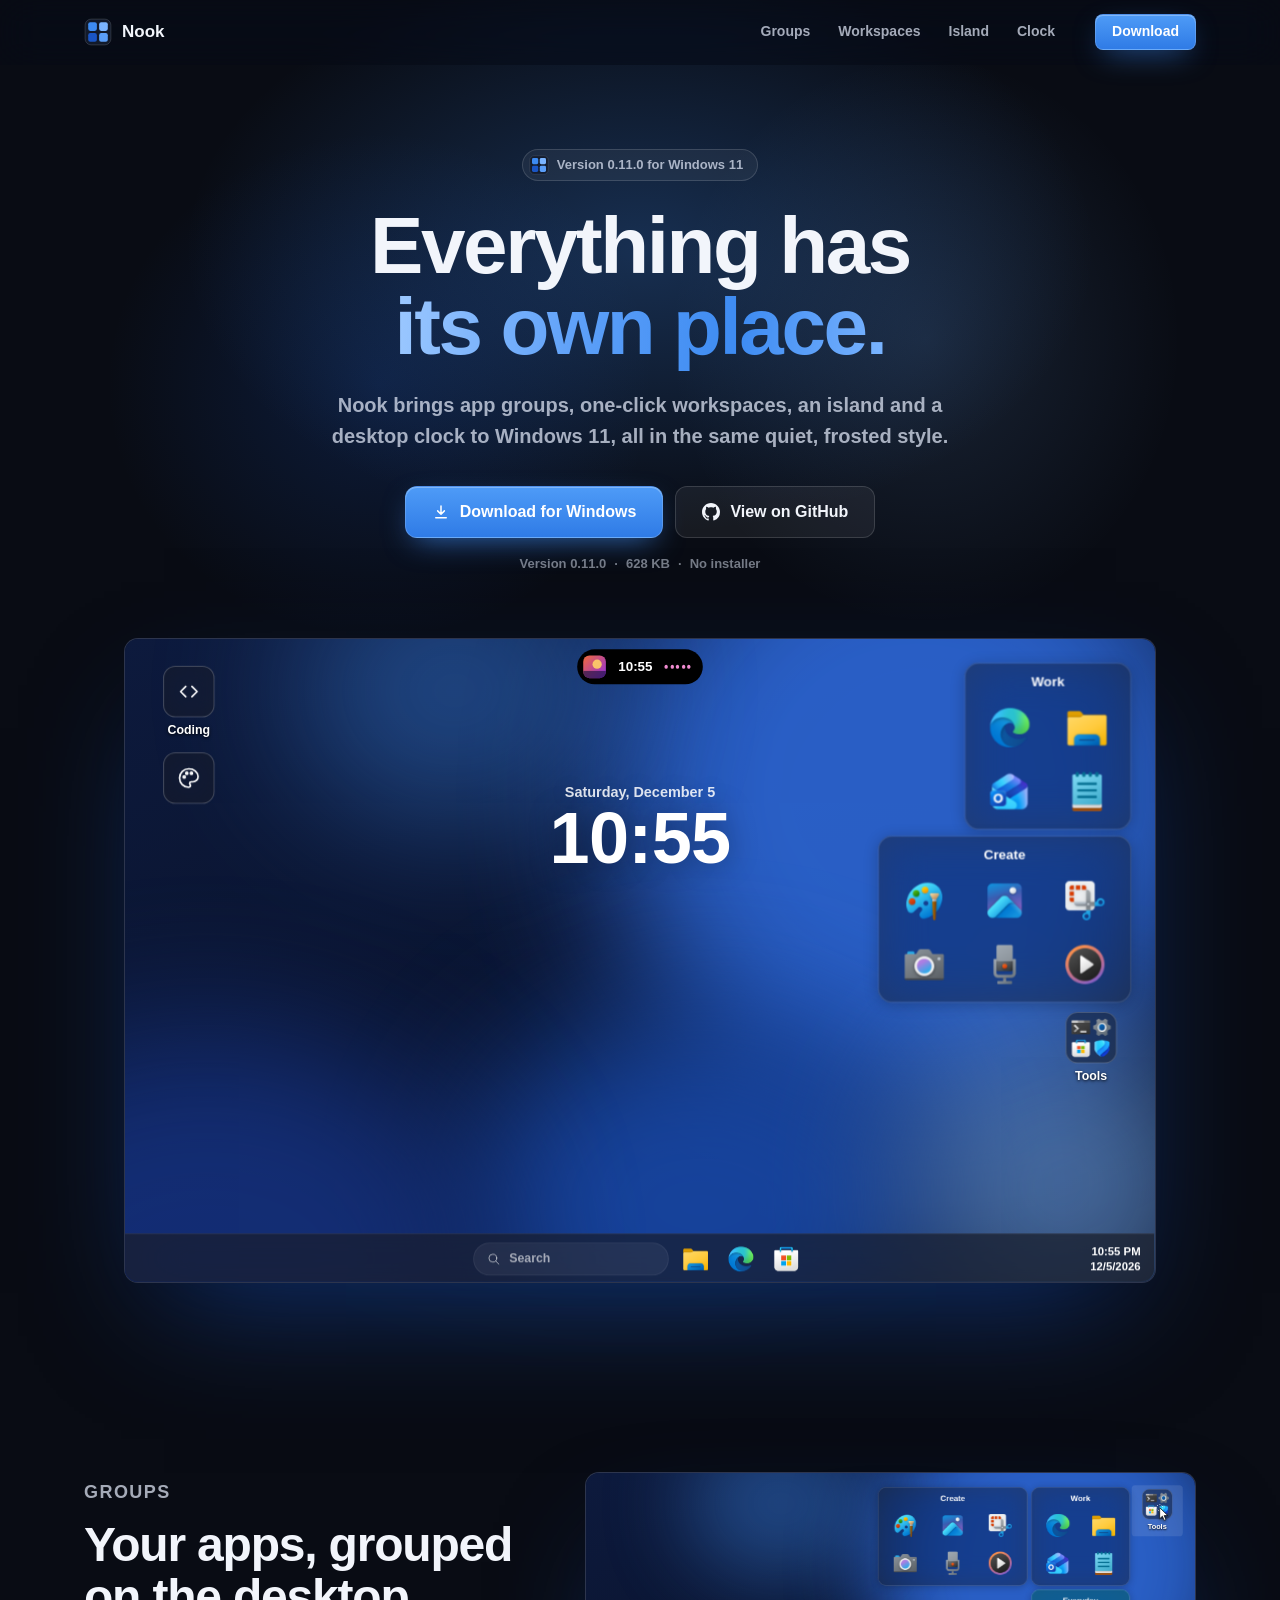
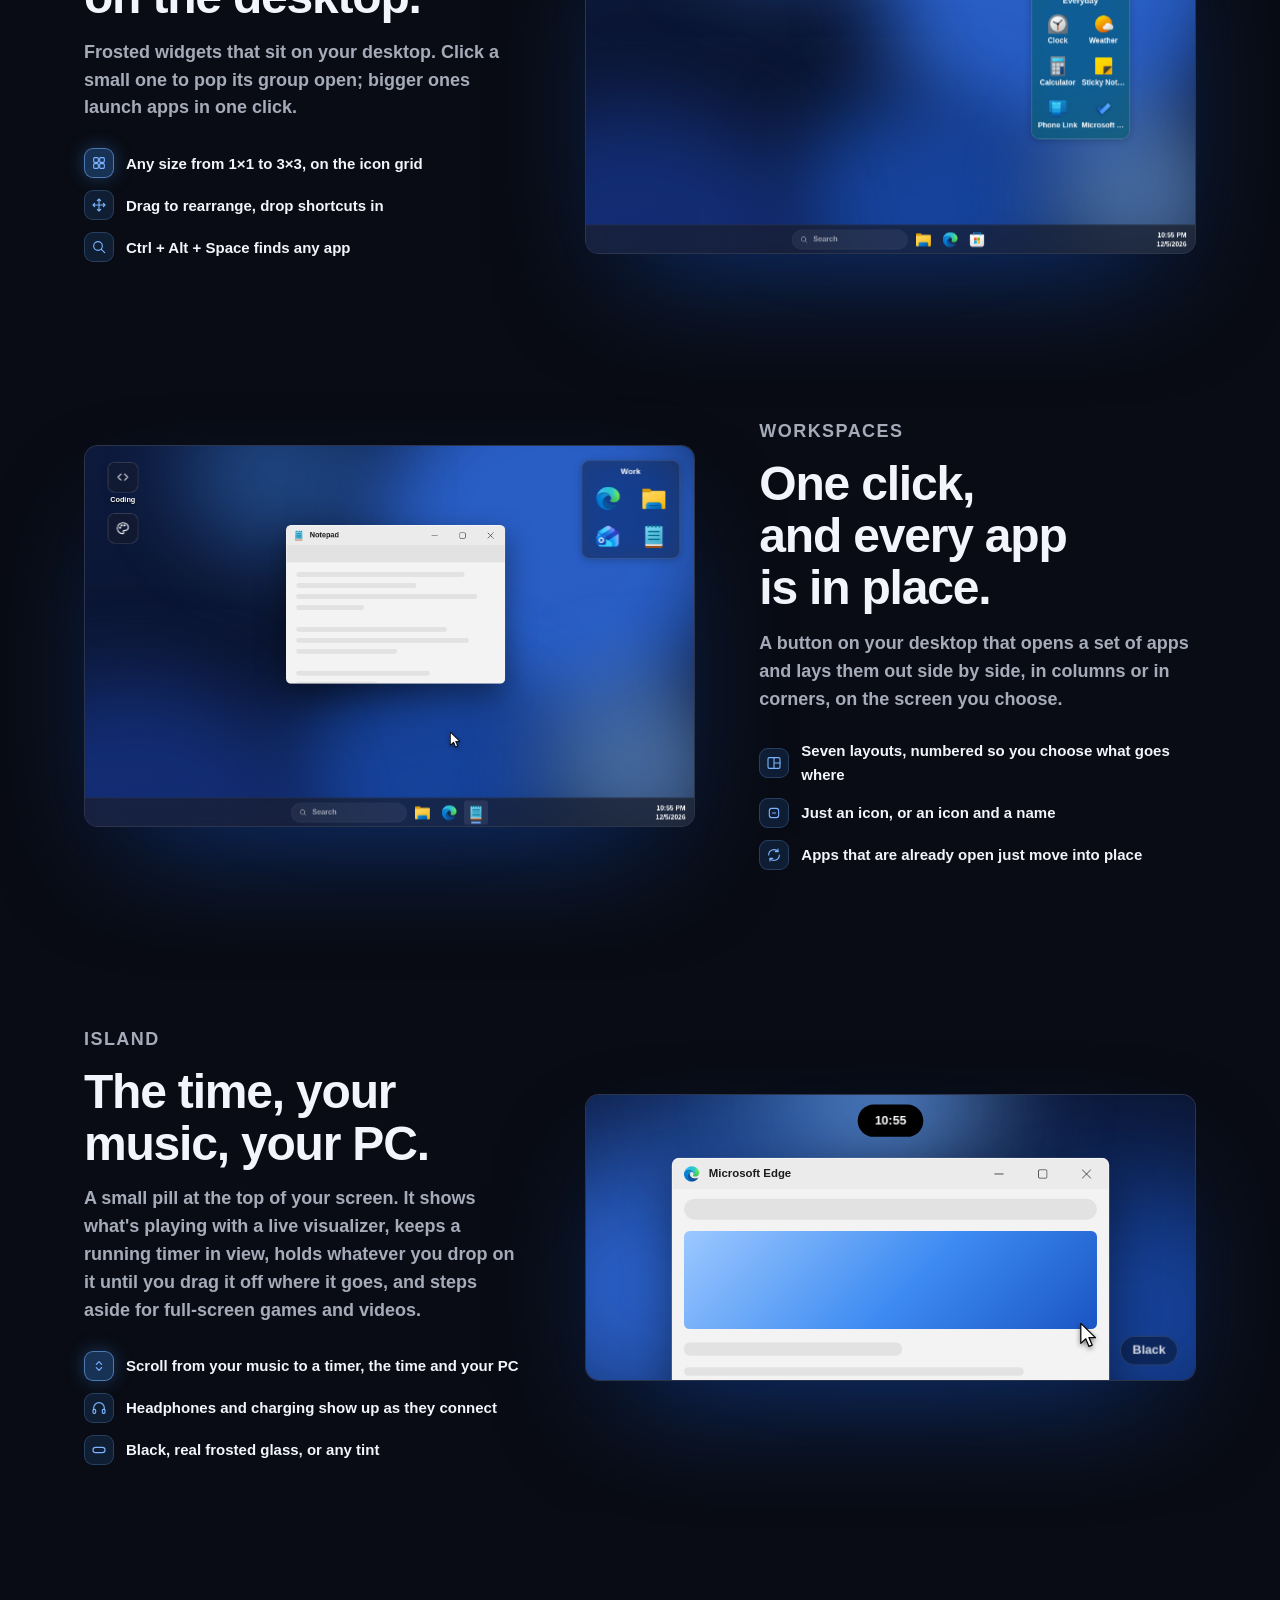
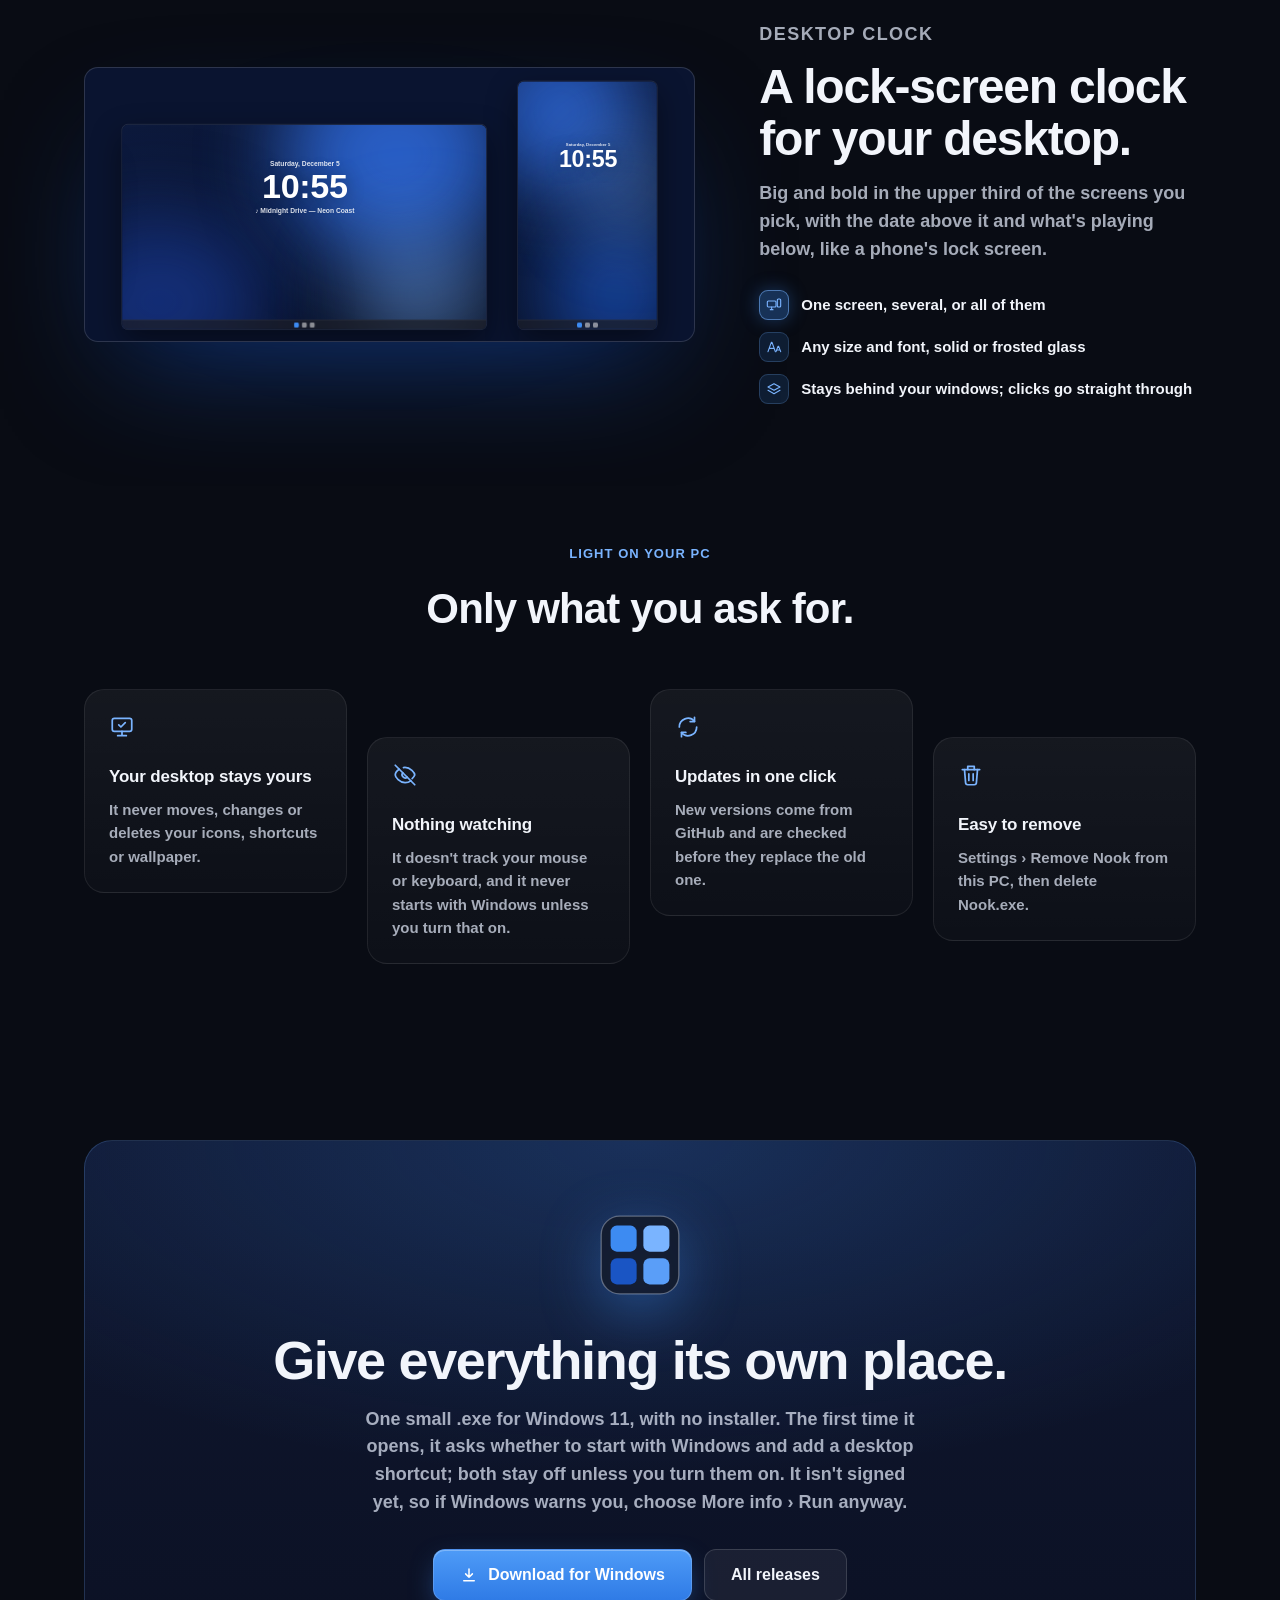
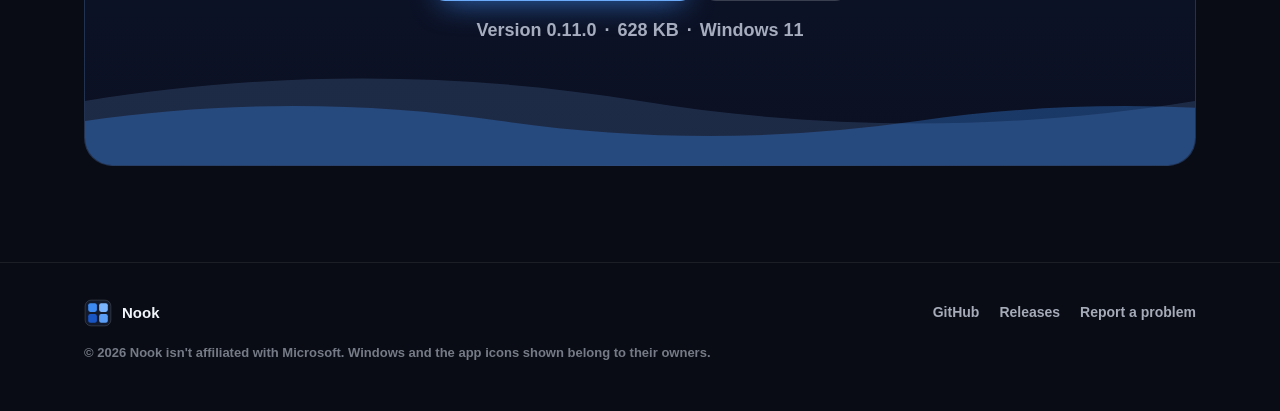
==== index.html @ 6299c2ed "Nook 0.12.0: island shelf, timer live activity, depth effect removed - Island shelf (Shelf.cs): drop" ====
<!doctype html>
<html lang="en">
<head>
  <meta charset="utf-8">
  <meta name="viewport" content="width=device-width, initial-scale=1">
  <title>Nook – everything on your Windows desktop has its own place</title>
  <meta name="description" content="Nook brings app groups, one-click workspaces, an island and a desktop clock to Windows 11, all in the same quiet, frosted style.">
  <meta name="theme-color" content="#090c14">
  <link rel="icon" href="assets/favicon.ico" sizes="any">
  <link rel="apple-touch-icon" href="assets/apple-touch-icon.png">
  <meta property="og:type" content="website">
  <meta property="og:title" content="Nook">
  <meta property="og:description" content="Everything on your Windows 11 desktop has its own place: groups, workspaces, an island and a desktop clock.">
  <meta property="og:image" content="https://validred.github.io/nook/assets/og.png">
  <meta name="twitter:card" content="summary_large_image">
  <link rel="stylesheet" href="styles.css">
  <script>
    (function () {
      var d = document.documentElement, play = false;
      d.classList.add('js');
      try { play = !sessionStorage.getItem('nook-intro') && !matchMedia('(prefers-reduced-motion: reduce)').matches; } catch (e) {}
      if (play) d.classList.add('intro');
      // If the script below never runs, don't leave the page hidden.
      setTimeout(function () { d.classList.remove('intro'); d.classList.add('ready'); }, 5000);
    })();
  </script>
  <script src="main.js" defer></script>
</head>
<body>
  <svg width="0" height="0" style="position:absolute" aria-hidden="true">
    <symbol id="logo" viewBox="0 0 100 100">
      <rect x="3.8" y="3.8" width="92.4" height="92.4" rx="22" fill="#141c2e" fill-opacity=".92" stroke="#fff" stroke-opacity=".31" stroke-width="1.6"/>
      <rect x="15" y="15" width="31" height="31" rx="7.4" fill="#3d8bf2"/>
      <rect x="54" y="15" width="31" height="31" rx="7.4" fill="#7ab4ff"/>
      <rect x="15" y="54" width="31" height="31" rx="7.4" fill="#1a55c4"/>
      <rect x="54" y="54" width="31" height="31" rx="7.4" fill="#5a9ef8"/>
    </symbol>
    <symbol id="i-download" viewBox="0 0 24 24"><path d="M12 4v11m0 0-4.5-4.5M12 15l4.5-4.5M5 19.5h14" fill="none" stroke="currentColor" stroke-width="2" stroke-linecap="round" stroke-linejoin="round"/></symbol>
    <symbol id="i-github" viewBox="0 0 16 16"><path fill="currentColor" d="M8 0C3.58 0 0 3.58 0 8c0 3.54 2.29 6.53 5.47 7.59.4.07.55-.17.55-.38 0-.19-.01-.82-.01-1.49-2.01.37-2.53-.49-2.69-.94-.09-.23-.48-.94-.82-1.13-.28-.15-.68-.52-.01-.53.63-.01 1.08.58 1.23.82.72 1.21 1.87.87 2.33.66.07-.52.28-.87.51-1.07-1.78-.2-3.64-.89-3.64-3.95 0-.87.31-1.59.82-2.15-.08-.2-.36-1.02.08-2.12 0 0 .67-.21 2.2.82.64-.18 1.32-.27 2-.27.68 0 1.36.09 2 .27 1.53-1.04 2.2-.82 2.2-.82.44 1.1.16 1.92.08 2.12.51.56.82 1.27.82 2.15 0 3.07-1.87 3.75-3.65 3.95.29.25.54.73.54 1.48 0 1.07-.01 1.93-.01 2.2 0 .21.15.46.55.38A8.01 8.01 0 0 0 16 8c0-4.42-3.58-8-8-8z"/></symbol>
  </svg>

  <div class="splash" aria-hidden="true">
    <div class="splash-bg"></div>
    <svg class="splash-fluid"></svg>
    <div class="splash-logo">
      <div class="splash-tile"></div>
      <i class="splash-sq"></i><i class="splash-sq"></i><i class="splash-sq"></i><i class="splash-sq"></i>
    </div>
  </div>

  <header class="nav">
    <div class="container nav-inner">
      <a class="brand" href="#top"><span class="logo" data-nav-logo><svg><use href="#logo"/></svg></span>Nook</a>
      <nav class="nav-links" aria-label="Features">
        <a href="#groups">Groups</a>
        <a href="#workspaces">Workspaces</a>
        <a href="#island">Island</a>
        <a href="#clock">Clock</a>
      </nav>
      <a class="btn btn-accent btn-small" href="#download">Download</a>
    </div>
  </header>

  <main id="top">
    <section class="hero">
      <div class="container">
        <span class="pill" data-rise style="--i:0"><span class="logo"><svg><use href="#logo"/></svg></span><span>Version <span data-version>0.11.0</span> for Windows 11</span></span>
        <h1 data-rise style="--i:1">Everything has<br><span class="grad">its own place.</span></h1>
        <p class="lede" data-rise style="--i:2">Nook brings app groups, one-click workspaces, an island and a desktop clock to Windows 11, all in the same quiet, frosted style.</p>
        <div class="cta" data-rise style="--i:3">
          <a class="btn btn-accent btn-large" data-download href="https://github.com/ValidRed/nook/releases/download/v0.11.0/Nook.exe">
            <svg aria-hidden="true"><use href="#i-download"/></svg>Download for Windows
          </a>
          <a class="btn btn-ghost btn-large" href="https://github.com/ValidRed/nook">
            <svg aria-hidden="true"><use href="#i-github"/></svg>View on GitHub
          </a>
        </div>
        <p class="meta" data-rise style="--i:4"><span>Version <span data-version>0.11.0</span></span><span data-size>628 KB</span><span>No installer</span></p>
      </div>

      <div class="stage-wrap" data-rise style="--i:5">
        <div class="stage-tilt">
          <div class="stage" data-demo="hero" style="--h:625" role="img" aria-label="A Windows 11 desktop with Nook: the island at the top playing music, a large clock in the middle, group widgets on the right and workspace buttons on the left.">
            <div class="desk" aria-hidden="true"></div>
          </div>
        </div>
      </div>
    </section>

    <section class="feature" id="groups">
      <div class="container feature-row">
        <div class="feature-copy" data-reveal>
          <p class="kicker">Groups</p>
          <h2>Your apps, grouped on the desktop.</h2>
          <p>Frosted widgets that sit on your desktop. Click a small one to pop its group open; bigger ones launch apps in one click.</p>
          <ul class="points">
            <li><svg viewBox="0 0 24 24" aria-hidden="true"><rect x="4" y="4" width="7" height="7" rx="1.5"/><rect x="13" y="4" width="7" height="7" rx="1.5"/><rect x="4" y="13" width="7" height="7" rx="1.5"/><rect x="13" y="13" width="7" height="7" rx="1.5"/></svg>Any size from 1×1 to 3×3, on the icon grid</li>
            <li><svg viewBox="0 0 24 24" aria-hidden="true"><path d="M12 3v18M3 12h18M12 3 9.5 5.5M12 3l2.5 2.5M12 21l-2.5-2.5M12 21l2.5-2.5M3 12l2.5-2.5M3 12l2.5 2.5M21 12l-2.5-2.5M21 12l-2.5 2.5"/></svg>Drag to rearrange, drop shortcuts in</li>
            <li><svg viewBox="0 0 24 24" aria-hidden="true"><circle cx="10.5" cy="10.5" r="6.5"/><path d="m15.5 15.5 5 5"/></svg>Ctrl + Alt + Space finds any app</li>
          </ul>
        </div>
        <div class="feature-visual" data-reveal data-float>
          <div class="float-inner"><div class="tilt stage" data-demo="groups" style="--h:625" role="img" aria-label="A pointer opens a small group widget and launches Terminal from it, drags a bigger widget to a new spot, then quick search finds Paint."><div class="desk" aria-hidden="true"></div></div></div>
        </div>
      </div>
    </section>

    <section class="feature" id="workspaces">
      <div class="container feature-row flip">
        <div class="feature-copy" data-reveal>
          <p class="kicker">Workspaces</p>
          <h2>One click, and every app is in place.</h2>
          <p>A button on your desktop that opens a set of apps and lays them out side by side, in columns or in corners, on the screen you choose.</p>
          <ul class="points">
            <li><svg viewBox="0 0 24 24" aria-hidden="true"><rect x="3" y="4" width="18" height="16" rx="2"/><path d="M12 4v16M12 12h9"/></svg>Seven layouts, numbered so you choose what goes where</li>
            <li><svg viewBox="0 0 24 24" aria-hidden="true"><rect x="5" y="5" width="14" height="14" rx="3.5"/><path d="M9.5 12h5"/></svg>Just an icon, or an icon and a name</li>
            <li><svg viewBox="0 0 24 24" aria-hidden="true"><path d="M4 12a8 8 0 0 1 14-5.3M20 12a8 8 0 0 1-14 5.3"/><path d="M18 3v4h-4M6 21v-4h4"/></svg>Apps that are already open just move into place</li>
          </ul>
        </div>
        <div class="feature-visual" data-reveal data-float>
          <div class="float-inner"><div class="tilt stage" data-demo="workspaces" style="--h:625" role="img" aria-label="A pointer clicks a workspace button: Edge and Terminal open into a main-and-two layout and an open Notepad window moves into the third spot. Then an icon-only button puts Paint and Photos side by side."><div class="desk" aria-hidden="true"></div></div></div>
        </div>
      </div>
    </section>

    <section class="feature" id="island">
      <div class="container feature-row">
        <div class="feature-copy" data-reveal>
          <p class="kicker">Island</p>
          <h2>The time, your music, your PC.</h2>
          <p>A small pill at the top of your screen. It shows what's playing with a live visualizer, keeps a running timer in view, holds whatever you drop on it until you drag it off where it goes, and steps aside for full-screen games and videos.</p>
          <ul class="points">
            <li><svg viewBox="0 0 24 24" aria-hidden="true"><path d="M8 9.5 12 5.5l4 4M8 14.5l4 4 4-4"/></svg>Scroll from your music to a timer, the time and your PC</li>
            <li><svg viewBox="0 0 24 24" aria-hidden="true"><path d="M4 15v-3a8 8 0 0 1 16 0v3"/><rect x="3" y="14" width="4" height="6" rx="1.5"/><rect x="17" y="14" width="4" height="6" rx="1.5"/></svg>Headphones and charging show up as they connect</li>
            <li><svg viewBox="0 0 24 24" aria-hidden="true"><rect x="3" y="8" width="18" height="8" rx="4"/></svg>Black, real frosted glass, or any tint</li>
          </ul>
        </div>
        <div class="feature-visual" data-reveal data-float>
          <div class="float-inner"><div class="tilt stage" data-demo="island" style="--w:640;--h:300" role="img" aria-label="The island at the top of a screen: it shows the time, then music with a visualizer, opens to the song and its controls, scrolls to the time and to CPU, memory, GPU and network, then shows headphones connecting."><div class="desk" aria-hidden="true"></div></div></div>
        </div>
      </div>
    </section>

    <section class="feature" id="clock">
      <div class="container feature-row flip">
        <div class="feature-copy" data-reveal>
          <p class="kicker">Desktop clock</p>
          <h2>A lock-screen clock for your desktop.</h2>
          <p>Big and bold in the upper third of the screens you pick, with the date above it and what's playing below, like a phone's lock screen.</p>
          <ul class="points">
            <li><svg viewBox="0 0 24 24" aria-hidden="true"><rect x="2" y="6" width="13" height="9" rx="1.5"/><rect x="17" y="3" width="5" height="12" rx="1.5"/><path d="M6.5 19h4M8.5 15v4"/></svg>One screen, several, or all of them</li>
            <li><svg viewBox="0 0 24 24" aria-hidden="true"><path d="M3 19 8 5h1l5 14M5 14h7"/><path d="M15 19l3-8h1l3 8M16 16.5h5"/></svg>Any size and font, solid or frosted glass</li>
            <li><svg viewBox="0 0 24 24" aria-hidden="true"><path d="M12 4 3 9l9 5 9-5z"/><path d="m3 14 9 5 9-5"/></svg>Stays behind your windows; clicks go straight through</li>
          </ul>
        </div>
        <div class="feature-visual" data-reveal data-float>
          <div class="float-inner"><div class="tilt stage" data-demo="clock" style="--h:450" role="img" aria-label="Two screens, one wide and one tall, each with a big clock in the upper third and the date above it. The clocks grow and shrink, turn to frosted glass, and a window slides over one to show it stays behind your windows."><div class="desk" aria-hidden="true"></div></div></div>
        </div>
      </div>
    </section>

    <section class="feature" id="light">
      <div class="container">
        <div class="trust-head" data-reveal>
          <p class="kicker">Light on your PC</p>
          <h2>Only what you ask for.</h2>
        </div>
        <div class="floats floats-4">
          <div class="float" data-float data-reveal>
            <div class="float-inner"><div class="tilt card">
              <svg viewBox="0 0 24 24" aria-hidden="true"><rect x="3" y="4" width="18" height="12" rx="2"/><path d="M8 20h8M12 16v4"/><path d="m9 10 2 2 4-4"/></svg>
              <h3>Your desktop stays yours</h3>
              <p>It never moves, changes or deletes your icons, shortcuts or wallpaper.</p>
            </div></div>
          </div>
          <div class="float" data-float data-reveal style="--d:1">
            <div class="float-inner"><div class="tilt card">
              <svg viewBox="0 0 24 24" aria-hidden="true"><path d="M3 3l18 18"/><path d="M10.6 5.1A10 10 0 0 1 12 5c5 0 9 5 9 7a9.6 9.6 0 0 1-2.4 3.4M6.6 6.6C4.4 8 3 10.3 3 12c0 2 4 7 9 7a9.3 9.3 0 0 0 5.4-1.6"/><path d="M9.9 9.9a3 3 0 0 0 4.2 4.2"/></svg>
              <h3>Nothing watching</h3>
              <p>It doesn't track your mouse or keyboard, and it never starts with Windows unless you turn that on.</p>
            </div></div>
          </div>
          <div class="float" data-float data-reveal style="--d:2">
            <div class="float-inner"><div class="tilt card">
              <svg viewBox="0 0 24 24" aria-hidden="true"><path d="M4 12a8 8 0 0 1 14-5.3M20 12a8 8 0 0 1-14 5.3"/><path d="M18 3v4h-4M6 21v-4h4"/></svg>
              <h3>Updates in one click</h3>
              <p>New versions come from GitHub and are checked before they replace the old one.</p>
            </div></div>
          </div>
          <div class="float" data-float data-reveal style="--d:3">
            <div class="float-inner"><div class="tilt card">
              <svg viewBox="0 0 24 24" aria-hidden="true"><path d="M4 7h16M10 11v6M14 11v6"/><path d="M6 7l1 12a2 2 0 0 0 2 2h6a2 2 0 0 0 2-2l1-12M9 7V4h6v3"/></svg>
              <h3>Easy to remove</h3>
              <p>Settings › Remove Nook from this PC, then delete Nook.exe.</p>
            </div></div>
          </div>
        </div>
      </div>
    </section>

    <section class="download" id="download">
      <div class="container">
        <div class="dl-card" data-reveal>
          <span class="logo"><svg><use href="#logo"/></svg></span>
          <h2>Give everything its own place.</h2>
          <p>One small .exe for Windows 11, with no installer. The first time it opens, it asks whether to start with Windows and add a desktop shortcut; both stay off unless you turn them on. It isn't signed yet, so if Windows warns you, choose More info › Run anyway.</p>
          <div class="cta">
            <a class="btn btn-accent btn-large" data-download href="https://github.com/ValidRed/nook/releases/download/v0.11.0/Nook.exe">
              <svg aria-hidden="true"><use href="#i-download"/></svg>Download for Windows
            </a>
            <a class="btn btn-ghost btn-large" href="https://github.com/ValidRed/nook/releases">All releases</a>
          </div>
          <p class="meta"><span>Version <span data-version>0.11.0</span></span><span data-size>628 KB</span><span>Windows 11</span></p>
          <div class="waves" aria-hidden="true">
            <svg viewBox="0 0 2400 110" preserveAspectRatio="none"><path fill="rgba(122,180,255,.16)" d="M0 46 C 200 16 400 16 600 46 S 1000 76 1200 46 S 1600 16 1800 46 S 2200 76 2400 46 V110 H0Z"/></svg>
            <svg viewBox="0 0 2400 110" preserveAspectRatio="none"><path fill="rgba(61,139,242,.32)" d="M0 66 C 150 46 300 46 450 66 S 750 86 900 66 S 1200 46 1350 66 S 1650 86 1800 66 S 2100 46 2250 66 S 2400 76 2400 66 V110 H0Z"/></svg>
          </div>
        </div>
      </div>
    </section>
  </main>

  <footer>
    <div class="container foot">
      <a class="brand" href="#top"><span class="logo"><svg><use href="#logo"/></svg></span>Nook</a>
      <nav aria-label="Links">
        <a href="https://github.com/ValidRed/nook">GitHub</a>
        <a href="https://github.com/ValidRed/nook/releases">Releases</a>
        <a href="https://github.com/ValidRed/nook/issues">Report a problem</a>
      </nav>
      <small>© <span data-year>2026</span> Nook isn't affiliated with Microsoft. Windows and the app icons shown belong to their owners.</small>
    </div>
  </footer>
</body>
</html>
---- styles.css ----
/* Nook site. Dark, frosted, blue: the same look as the app. */

:root {
  color-scheme: dark;
  --bg: #090c14;
  --bg-raise: #0e121d;
  --card: rgba(255, 255, 255, 0.035);
  --card-hi: rgba(255, 255, 255, 0.06);
  --stroke: rgba(255, 255, 255, 0.08);
  --stroke-hi: rgba(255, 255, 255, 0.14);
  --text: #f2f5fb;
  --text-2: rgba(226, 233, 248, 0.72);
  --text-3: rgba(226, 233, 248, 0.5);
  --blue: #3d8bf2;
  --blue-light: #7ab4ff;
  --blue-mid: #5a9ef8;
  --blue-deep: #1a55c4;
  --navy: #141c2e;
  --font: "Helvetica Neue", Helvetica, Arial, sans-serif;
  --font-display: "Helvetica Neue", Helvetica, Arial, sans-serif;
  --ease-out: cubic-bezier(0.16, 1, 0.3, 1);
  --win-ease: cubic-bezier(0.1, 0.9, 0.2, 1);
}

*,
*::before,
*::after { box-sizing: border-box; }

html { scroll-behavior: smooth; scroll-padding-top: 80px; }

body {
  margin: 0;
  background: var(--bg);
  color: var(--text);
  font-family: var(--font);
  font-weight: 700; /* Helvetica Bold for all lettering */
  font-size: 16px;
  line-height: 1.55;
  -webkit-font-smoothing: antialiased;
  overflow-x: hidden;
}

main { overflow-x: clip; } /* the hero glow is wider than a phone */
img { display: block; max-width: 100%; }
a { color: inherit; }
button { font: inherit; color: inherit; }
h1, h2, h3 { font-family: var(--font-display); margin: 0; text-wrap: balance; }
.lede, .dl-card > p { text-wrap: balance; }
p { margin: 0; }

:focus-visible { outline: 2px solid var(--blue-light); outline-offset: 3px; border-radius: 6px; }

.container { max-width: 1160px; margin: 0 auto; padding: 0 24px; }

.sr-only {
  position: absolute; width: 1px; height: 1px; overflow: hidden;
  clip: rect(0 0 0 0); white-space: nowrap; border: 0; padding: 0; margin: -1px;
}

/* ---------- logo ---------- */

.logo { display: inline-block; width: 28px; height: 28px; flex: none; }
.logo svg { width: 100%; height: 100%; display: block; }

/* ---------- buttons ---------- */

.btn {
  display: inline-flex; align-items: center; justify-content: center; gap: 10px;
  height: 44px; padding: 0 20px; border-radius: 10px;
  font-size: 15px; font-weight: 700; text-decoration: none; white-space: nowrap;
  border: 1px solid transparent; cursor: pointer;
  transition: background-color 0.2s, border-color 0.2s, transform 0.2s var(--ease-out), box-shadow 0.2s, filter 0.2s;
}
.btn:active { transform: translateY(1px) scale(0.99); }
.btn svg { width: 18px; height: 18px; flex: none; }

.btn-accent {
  color: #fff;
  background: linear-gradient(180deg, #4e9bf7 0%, #2f7be6 100%);
  border-color: rgba(255, 255, 255, 0.16);
  box-shadow: 0 10px 30px -10px rgba(61, 139, 242, 0.75), inset 0 1px 0 rgba(255, 255, 255, 0.28);
}
.btn-accent:hover { filter: brightness(1.08); box-shadow: 0 14px 38px -10px rgba(61, 139, 242, 0.9), inset 0 1px 0 rgba(255, 255, 255, 0.3); }

.btn-ghost { background: rgba(255, 255, 255, 0.06); border-color: var(--stroke-hi); color: var(--text); }
.btn-ghost:hover { background: rgba(255, 255, 255, 0.1); }

.btn-large { height: 52px; padding: 0 26px; font-size: 16px; border-radius: 12px; }
.btn-small { height: 36px; padding: 0 16px; font-size: 14px; border-radius: 8px; }

/* ---------- nav ---------- */

.nav {
  position: sticky; top: 0; z-index: 50;
  background: rgba(9, 12, 20, 0.55);
  -webkit-backdrop-filter: blur(20px) saturate(160%);
  backdrop-filter: blur(20px) saturate(160%);
  border-bottom: 1px solid transparent;
  transition: border-color 0.3s, background-color 0.3s;
}
.nav.scrolled { border-bottom-color: var(--stroke); background: rgba(9, 12, 20, 0.72); }
.nav-inner { display: flex; align-items: center; gap: 28px; height: 64px; }

.brand { display: inline-flex; align-items: center; gap: 10px; font-family: var(--font-display); font-weight: 700; font-size: 17px; text-decoration: none; }

.nav-links { display: flex; gap: 4px; margin-left: auto; }
.nav-links a {
  font-size: 14px; color: var(--text-2); text-decoration: none;
  padding: 8px 12px; border-radius: 8px; transition: color 0.2s, background-color 0.2s;
}
.nav-links a:hover { color: var(--text); background: rgba(255, 255, 255, 0.06); }

@media (max-width: 760px) {
  .nav-links { display: none; }
  .nav .btn { margin-left: auto; }
}

/* ---------- intro: fluid drains, the logo splashes out ---------- */

.splash { display: none; }
html.intro .splash,
.splash.on { display: block; position: fixed; inset: 0; z-index: 100; cursor: pointer; }
.splash-bg { position: absolute; inset: 0; background: var(--bg); }
.splash-fluid { position: absolute; inset: 0; width: 100%; height: 100%; }
.splash-fluid g, .splash-fluid path { transform-box: view-box; }
.splash-logo { position: absolute; left: 50%; top: 50%; width: 112px; height: 112px; margin: -56px 0 0 -56px; transform-origin: 50% 50%; }
.splash-tile {
  position: absolute; inset: 0; border-radius: 26px;
  background: rgba(20, 28, 46, 0.92);
  box-shadow: inset 0 0 0 1.5px rgba(255, 255, 255, 0.3);
}
/* same geometry as the app icon: 15% padding, 8% gap */
.splash-sq { position: absolute; width: 34.7px; height: 34.7px; border-radius: 8.3px; opacity: 0; }
.splash-sq:nth-child(2) { left: 16.8px; top: 16.8px; background: #3d8bf2; }
.splash-sq:nth-child(3) { left: 60.5px; top: 16.8px; background: #7ab4ff; }
.splash-sq:nth-child(4) { left: 16.8px; top: 60.5px; background: #1a55c4; }
.splash-sq:nth-child(5) { left: 60.5px; top: 60.5px; background: #5a9ef8; }
.splash-drop { position: absolute; border-radius: 50%; background: #8cc1ff; opacity: 0; }

html.intro .nav,
html.intro main,
html.intro footer { visibility: hidden; }

/* things that rise in once the page is ready */
html.js:not(.ready) [data-rise] { opacity: 0; }
html.ready [data-rise] { animation: rise 0.8s var(--ease-out) both; animation-delay: calc(var(--i, 0) * 70ms); }
@keyframes rise { from { opacity: 0; transform: translateY(14px); } to { opacity: 1; transform: none; } }

html.js [data-reveal] { opacity: 0; transform: translateY(24px); transition: opacity 0.8s var(--ease-out), transform 0.8s var(--ease-out); }
html.js [data-reveal].in { opacity: 1; transform: none; }

/* ---------- hero ---------- */

.hero { position: relative; padding: 84px 0 40px; text-align: center; isolation: isolate; }
.hero::before {
  content: ""; position: absolute; z-index: -1; left: 50%; top: -220px; width: 1300px; height: 900px; transform: translateX(-50%);
  background:
    radial-gradient(closest-side at 50% 45%, rgba(61, 139, 242, 0.28), transparent 70%),
    radial-gradient(closest-side at 30% 60%, rgba(26, 85, 196, 0.22), transparent 70%),
    radial-gradient(closest-side at 72% 55%, rgba(122, 180, 255, 0.14), transparent 70%);
  pointer-events: none;
}

.pill {
  display: inline-flex; align-items: center; gap: 8px; height: 32px; padding: 0 14px 0 6px;
  border-radius: 999px; font-size: 13px; color: var(--text-2);
  background: rgba(255, 255, 255, 0.05); border: 1px solid var(--stroke-hi);
}
.pill .logo { width: 20px; height: 20px; }

.hero h1 {
  margin: 22px auto 0; max-width: 900px;
  font-size: clamp(40px, 6.6vw, 80px); line-height: 1.02; font-weight: 700; letter-spacing: -0.03em;
}
.grad {
  background: linear-gradient(95deg, #9cc8ff 0%, #5a9ef8 40%, #3d8bf2 70%, #7ab4ff 100%);
  -webkit-background-clip: text; background-clip: text; color: transparent;
}
.lede { margin: 22px auto 0; max-width: 620px; font-size: clamp(17px, 2vw, 20px); color: var(--text-2); }
.cta { display: flex; flex-wrap: wrap; gap: 12px; justify-content: center; margin-top: 34px; }
.meta { margin-top: 16px; font-size: 13px; color: var(--text-3); }
.meta span + span::before { content: "·"; margin: 0 8px; }

/* ---------- the animated desktop ---------- */

.stage-wrap { position: relative; margin: 64px auto 0; max-width: 1080px; padding: 0 24px; }
.stage-wrap::before {
  content: ""; position: absolute; z-index: -1; left: 6%; right: 6%; top: 18%; bottom: -6%;
  background: radial-gradient(closest-side, rgba(61, 139, 242, 0.45), transparent);
  filter: blur(40px); pointer-events: none;
}
.stage-tilt { transform-origin: 50% 0; }
@supports (animation-timeline: view()) {
  @media (prefers-reduced-motion: no-preference) {
    .stage-tilt { animation: flatten linear both; animation-timeline: view(); animation-range: entry 10% cover 45%; }
    @keyframes flatten {
      from { transform: perspective(1800px) rotateX(12deg) scale(0.95); }
      to { transform: none; }
    }
  }
}

.stage {
  position: relative; width: 100%; aspect-ratio: 16 / 10; overflow: hidden;
  border-radius: 14px; border: 1px solid rgba(255, 255, 255, 0.14);
  background: #0a1430;
  box-shadow: 0 50px 120px -40px rgba(26, 85, 196, 0.6), 0 30px 70px -30px rgba(0, 0, 0, 0.9);
  --s: 1;
}
.desk {
  position: absolute; left: 0; top: 0; width: 1000px; height: 625px;
  transform: scale(var(--s)); transform-origin: 0 0;
  font-family: var(--font); color: #fff; font-size: 12px; line-height: 1.3;
  user-select: none; -webkit-user-select: none;
}

.wall { position: absolute; inset: 0; overflow: hidden; background: linear-gradient(160deg, #0d1a3d 0%, #070d1f 100%); }
.blob { position: absolute; border-radius: 50%; filter: blur(70px); }
.blob.b1 { left: 470px; top: -150px; width: 600px; height: 600px; background: #2f6ce0; opacity: 0.85; }
.blob.b2 { left: 330px; top: 360px; width: 460px; height: 380px; background: #1a4fb8; opacity: 0.8; }
.blob.b3 { left: 760px; top: 380px; width: 300px; height: 300px; background: #7ab4ff; opacity: 0.55; }
.blob.b4 { left: -200px; top: 380px; width: 560px; height: 440px; background: #163486; opacity: 0.8; }
.blob.b5 { left: 160px; top: -80px; width: 320px; height: 260px; background: #3d8bf2; opacity: 0.4; }
@media (prefers-reduced-motion: no-preference) {
  .blob.b1 { animation: drift1 22s ease-in-out infinite alternate; }
  .blob.b3 { animation: drift2 18s ease-in-out infinite alternate; }
  @keyframes drift1 { to { transform: translate(-90px, 60px) scale(1.08); } }
  @keyframes drift2 { to { transform: translate(-120px, -70px) scale(0.92); } }
}

/* widgets: real frosted glass over the wallpaper */
.widget { position: absolute; will-change: transform; }
.w-panel {
  position: absolute; inset: 3px; border-radius: 14px; padding: 5px;
  display: flex; flex-direction: column;
  background: rgba(26, 28, 36, 0.5);
  -webkit-backdrop-filter: blur(22px) saturate(150%);
  backdrop-filter: blur(22px) saturate(150%);
  border: 1px solid rgba(255, 255, 255, 0.15);
  box-shadow: 0 2px 14px rgba(0, 0, 0, 0.24);
  transition: box-shadow 0.25s, transform 0.25s var(--ease-out);
}
.widget.teal .w-panel { background: rgba(14, 94, 111, 0.72); border-color: rgba(255, 255, 255, 0.2); }
.widget.lifted { z-index: 5; }
.widget.lifted .w-panel { transform: scale(1.025); box-shadow: 0 22px 50px rgba(0, 0, 0, 0.45); }

.w-title {
  align-self: center; height: 26px; padding: 0 12px; border-radius: 999px;
  display: flex; align-items: center; font-weight: 700; font-size: 13px;
  transition: background-color 0.15s;
}
.w-title.hover { background: rgba(255, 255, 255, 0.12); }

.w-apps { flex: 1; display: grid; grid-auto-rows: 1fr; gap: 0; }
.w-app { display: flex; flex-direction: column; align-items: center; justify-content: center; border-radius: 8px; min-width: 0; transition: background-color 0.15s; }
.w-app img { width: 38px; height: 38px; }
.w-app span { margin-top: 4px; max-width: 100%; padding: 0 2px; font-size: 12px; white-space: nowrap; overflow: hidden; text-overflow: ellipsis; }
.with-labels .w-app img { width: 32px; height: 32px; }
.w-app.hover { background: rgba(255, 255, 255, 0.13); }

/* the 1x1 widget: a desktop-icon-sized tile */
.tile1 { position: absolute; width: 84px; height: 84px; display: flex; flex-direction: column; align-items: center; padding-top: 6px; border-radius: 6px; transition: background-color 0.15s; }
.tile1.hover { background: rgba(255, 255, 255, 0.1); }
.tile1-icon {
  width: 50px; height: 50px; border-radius: 12px; padding: 5px;
  display: grid; grid-template-columns: 1fr 1fr; gap: 3px;
  background: rgba(26, 28, 36, 0.55);
  -webkit-backdrop-filter: blur(16px) saturate(150%);
  backdrop-filter: blur(16px) saturate(150%);
  border: 1px solid rgba(255, 255, 255, 0.2);
}
.tile1-icon img { width: 100%; height: 100%; }
.tile1 > span { margin-top: 5px; font-size: 12px; text-shadow: 0 1px 3px rgba(0, 0, 0, 0.9); }

/* where a dragged widget will land */
.ghost {
  position: absolute; border-radius: 14px; opacity: 0;
  border: 2px dashed rgba(255, 255, 255, 0.55); background: rgba(255, 255, 255, 0.07);
  transition: opacity 0.2s, left 0.18s var(--ease-out), top 0.18s var(--ease-out);
}
.ghost.show { opacity: 1; }

/* acrylic surfaces: pop-up, search, keys */
.acrylic {
  background: rgba(32, 34, 42, 0.7);
  -webkit-backdrop-filter: blur(40px) saturate(170%);
  backdrop-filter: blur(40px) saturate(170%);
  border: 1px solid rgba(255, 255, 255, 0.12);
  box-shadow: 0 18px 50px rgba(0, 0, 0, 0.45);
}

.popup { position: absolute; border-radius: 8px; padding: 10px 12px 14px; opacity: 0; visibility: hidden; z-index: 10; }
.popup.open { visibility: visible; }
.popup-head { position: relative; height: 40px; margin-bottom: 4px; display: flex; align-items: center; justify-content: center; font-family: var(--font-display); font-size: 16px; font-weight: 700; }
.popup-head svg { position: absolute; right: 6px; top: 11px; width: 18px; height: 18px; opacity: 0.85; }
.popup-apps { display: flex; }
.p-app { width: 96px; margin: 2px; padding: 10px 4px 8px; border-radius: 6px; display: flex; flex-direction: column; align-items: center; font-size: 12px; transition: background-color 0.15s; }
.p-app img { width: 40px; height: 40px; }
.p-app span { margin-top: 8px; max-height: 32px; overflow: hidden; text-align: center; line-height: 16px; }
.p-app.hover { background: rgba(255, 255, 255, 0.09); }

.search { position: absolute; left: 200px; top: 70px; width: 600px; border-radius: 8px; padding: 16px; opacity: 0; visibility: hidden; z-index: 12; }
.search.open { visibility: visible; }
.s-box {
  position: relative; height: 46px; border-radius: 6px; padding: 0 16px;
  display: flex; align-items: center; font-size: 18px;
  background: rgba(255, 255, 255, 0.07); border: 1px solid rgba(255, 255, 255, 0.08);
  border-bottom: 2px solid var(--blue-light);
}
.s-box svg { position: absolute; right: 14px; top: 13px; width: 18px; height: 18px; opacity: 0.8; }
.s-caret { display: inline-block; width: 1px; height: 22px; margin-left: 1px; background: #fff; animation: blink 1s steps(1) infinite; }
.s-placeholder { color: rgba(255, 255, 255, 0.45); }
@keyframes blink { 50% { opacity: 0; } }
.s-results { margin-top: 10px; min-height: 192px; }
.s-row { position: relative; display: flex; align-items: center; gap: 14px; height: 60px; padding: 0 16px; border-radius: 6px; animation: rowIn 0.25s var(--ease-out) both; }
.s-row img { width: 30px; height: 30px; }
.s-row b { display: block; font-weight: 700; font-size: 14px; }
.s-row small { display: block; font-size: 12px; color: rgba(255, 255, 255, 0.62); }
.s-row.sel { background: rgba(255, 255, 255, 0.07); }
.s-row.sel::before { content: ""; position: absolute; left: 0; top: 21px; width: 3px; height: 18px; border-radius: 2px; background: var(--blue-light); }
@keyframes rowIn { from { opacity: 0; transform: translateY(4px); } }
.s-hint { margin-top: 10px; text-align: center; font-size: 12px; color: rgba(255, 255, 255, 0.45); }

.keys { position: absolute; left: 50%; bottom: 76px; transform: translateX(-50%); display: flex; align-items: center; gap: 8px; padding: 10px 14px; border-radius: 12px; opacity: 0; z-index: 13; font-size: 13px; }
.keys i { font-style: normal; color: rgba(255, 255, 255, 0.5); }
kbd {
  display: inline-flex; align-items: center; justify-content: center; min-width: 38px; height: 32px; padding: 0 10px;
  font-family: var(--font); font-size: 13px; font-weight: 700; color: #fff;
  border-radius: 7px; background: rgba(255, 255, 255, 0.1);
  border: 1px solid rgba(255, 255, 255, 0.18); border-bottom-width: 3px;
  transition: transform 0.08s, background-color 0.08s, border-bottom-width 0.08s;
}
kbd.down { transform: translateY(2px); border-bottom-width: 1px; background: var(--blue); border-color: rgba(255, 255, 255, 0.3); }
.keys kbd.space { min-width: 96px; }

/* an app window opening, Windows 11 style */
.appwin {
  position: absolute; left: 70px; top: 96px; width: 470px; height: 330px; z-index: 11;
  border-radius: 8px; overflow: hidden; opacity: 0; visibility: hidden;
  background: #1f2128; border: 1px solid rgba(255, 255, 255, 0.1);
  box-shadow: 0 30px 70px rgba(0, 0, 0, 0.55);
  display: flex; flex-direction: column;
}
.appwin.open { visibility: visible; }
.aw-bar { height: 32px; display: flex; align-items: center; gap: 10px; padding-left: 12px; font-size: 12px; background: rgba(255, 255, 255, 0.03); }
.aw-bar img { width: 16px; height: 16px; }
.aw-caps { margin-left: auto; display: flex; height: 100%; }
.aw-caps span { width: 46px; display: grid; place-items: center; }
.aw-caps svg { width: 10px; height: 10px; stroke: rgba(255, 255, 255, 0.85); fill: none; stroke-width: 1; }
.aw-body { flex: 1; display: grid; place-items: center; }
.aw-body img { width: 72px; height: 72px; }
.appwin.terminal { background: #0c0c0c; }
.appwin.terminal .aw-body { place-items: start; padding: 14px 16px; font-family: "Cascadia Mono", Consolas, monospace; font-size: 13px; color: #cccccc; }
.appwin.terminal .aw-body .s-caret { height: 14px; width: 8px; background: #cccccc; vertical-align: -2px; }

/* taskbar */
.taskbar {
  position: absolute; left: 0; right: 0; bottom: 0; height: 48px; z-index: 14;
  display: flex; align-items: center; justify-content: center;
  background: rgba(28, 30, 38, 0.72);
  -webkit-backdrop-filter: blur(30px) saturate(160%);
  backdrop-filter: blur(30px) saturate(160%);
  border-top: 1px solid rgba(255, 255, 255, 0.08);
}
.tb-apps { display: flex; gap: 4px; }
.tb-app { position: relative; width: 40px; height: 40px; border-radius: 5px; display: grid; place-items: center; }
.tb-app img { width: 24px; height: 24px; }
.tb-app::after { content: ""; position: absolute; bottom: 2px; left: 50%; width: 6px; height: 3px; margin-left: -3px; border-radius: 2px; background: rgba(255, 255, 255, 0.5); opacity: 0; transition: width 0.2s, margin 0.2s, opacity 0.2s; }
.tb-app.running::after { opacity: 1; }
.tb-app.active { background: rgba(255, 255, 255, 0.08); }
.tb-app.active::after { width: 16px; margin-left: -8px; background: var(--blue-light); }
.tb-search { display: flex; align-items: center; gap: 8px; height: 32px; width: 190px; padding: 0 12px; margin-right: 6px; border-radius: 999px; font-size: 12px; color: rgba(255, 255, 255, 0.6); background: rgba(255, 255, 255, 0.06); border: 1px solid rgba(255, 255, 255, 0.06); }
.tb-search svg { width: 14px; height: 14px; }
.tb-tray { position: absolute; right: 14px; top: 0; height: 100%; display: flex; flex-direction: column; align-items: flex-end; justify-content: center; font-size: 11px; line-height: 1.35; }

/* the pointer */
.cursor { position: absolute; left: 0; top: 0; width: 22px; height: 30px; z-index: 20; pointer-events: none; filter: drop-shadow(0 2px 3px rgba(0, 0, 0, 0.5)); }
.cursor svg { width: 100%; height: 100%; transform-origin: 2px 2px; transition: transform 0.1s; }
.cursor.down svg { transform: scale(0.86); }
.ripple { position: absolute; width: 36px; height: 36px; margin: -18px 0 0 -18px; border-radius: 50%; border: 2px solid rgba(255, 255, 255, 0.8); pointer-events: none; z-index: 19; }

/* ---------- sections ---------- */

section { position: relative; }
.kicker { font-size: 13px; font-weight: 700; letter-spacing: 0.08em; text-transform: uppercase; color: var(--blue-light); }

.card {
  position: relative; overflow: hidden; border-radius: 20px; padding: 28px;
  background: linear-gradient(180deg, rgba(255, 255, 255, 0.05), rgba(255, 255, 255, 0.02));
  border: 1px solid var(--stroke);
}
.card h3 { font-size: 20px; font-weight: 700; letter-spacing: -0.01em; }
.card p { margin-top: 8px; font-size: 15px; color: var(--text-2); }

.floats-4 .card > svg { fill: none; stroke: currentColor; stroke-width: 1.6; stroke-linecap: round; stroke-linejoin: round; }

/* ---------- staggered cards that lean toward the pointer ---------- */

.floats { display: grid; gap: 32px; align-items: start; }
.floats-4 { grid-template-columns: repeat(4, 1fr); gap: 20px; padding-bottom: 48px; }
.floats-4 > .float:nth-child(even) { margin-top: 48px; }
.float { margin: 0; }
html.js .float[data-reveal] { transition-delay: calc(var(--d, 0) * 90ms); }
.float-inner, .tilt { will-change: transform; }
.tilt { position: relative; }
.tilt::after {
  content: ""; position: absolute; inset: 0; border-radius: inherit; pointer-events: none;
  background: radial-gradient(420px circle at var(--gx, 50%) var(--gy, 0%), rgba(255, 255, 255, 0.09), transparent 45%);
  opacity: var(--glare, 0);
}
@media (max-width: 900px) {
  .floats-4 { grid-template-columns: 1fr 1fr; }
}
@media (max-width: 560px) {
  .floats-4 { grid-template-columns: 1fr; padding-bottom: 0; }
  .floats-4 > .float:nth-child(even) { margin: 0 0 0 24px; }
  .floats-4 > .float:nth-child(odd) { margin-right: 24px; }
}

/* ---------- light on your PC ---------- */

.floats-4 .card { padding: 24px; min-height: 200px; }
.floats-4 .card > svg { width: 26px; height: 26px; color: var(--blue-light); margin-bottom: 16px; }
.floats-4 .card h3 { font-size: 17px; }


/* ---------- feature rows: words on one side, a live demo on the other ---------- */

.feature { padding: 140px 0 0; }
.feature-row { display: grid; grid-template-columns: 5fr 7fr; gap: 64px; align-items: center; }
.feature-row.flip { grid-template-columns: 7fr 5fr; }
.feature-row.flip .feature-copy { order: 2; }
.feature-copy h2 { margin-top: 12px; font-size: clamp(32px, 4vw, 48px); line-height: 1.08; font-weight: 700; letter-spacing: -0.025em; }
.feature-copy > p { margin-top: 16px; font-size: 18px; color: var(--text-2); text-wrap: pretty; }
.points { list-style: none; margin: 26px 0 0; padding: 0; display: grid; gap: 12px; }
.points li { display: flex; align-items: center; gap: 12px; font-size: 15px; color: var(--text); }
.points svg { flex: none; width: 30px; height: 30px; padding: 6px; border-radius: 9px; color: var(--blue-light); background: rgba(61, 139, 242, 0.14); border: 1px solid rgba(122, 180, 255, 0.22); fill: none; stroke: currentColor; stroke-width: 1.7; stroke-linecap: round; stroke-linejoin: round; transition: background-color 0.4s, border-color 0.4s, box-shadow 0.4s; }
/* while a demo plays, the point it's showing stands out */
.points li { transition: opacity 0.4s; }
.points.live li { opacity: 0.5; }
.points.live li.on { opacity: 1; }
.points.live li.on svg { background: rgba(61, 139, 242, 0.3); border-color: rgba(122, 180, 255, 0.55); box-shadow: 0 0 18px rgba(61, 139, 242, 0.35); }
.feature-visual { position: relative; }
.feature-visual::before {
  content: ""; position: absolute; z-index: -1; inset: 12% 8% -4%;
  background: radial-gradient(closest-side, rgba(61, 139, 242, 0.32), transparent); filter: blur(40px); pointer-events: none;
}
@media (max-width: 960px) {
  .feature { padding-top: 104px; }
  .feature-row, .feature-row.flip { grid-template-columns: 1fr; gap: 36px; }
  .feature-row.flip .feature-copy { order: 0; }
}

/* stages come in a few sizes: the desk is drawn at --w × --h, then scaled to fit */
.stage { aspect-ratio: var(--w, 1000) / var(--h, 625); }
.desk { width: calc(var(--w, 1000) * 1px); height: calc(var(--h, 625) * 1px); }
@media (prefers-reduced-motion: no-preference) {
  .blob.sweep { animation: sweep 10s ease-in-out infinite alternate; }
  @keyframes sweep { from { transform: translateX(-150px); } to { transform: translateX(150px); } }
}

/* ---------- workspaces ---------- */

.ws-btn { position: absolute; width: 84px; height: 84px; display: flex; flex-direction: column; align-items: center; padding-top: 6px; border-radius: 6px; transition: background-color 0.15s; }
.ws-btn.hover { background: rgba(255, 255, 255, 0.1); }
.ws-tile {
  position: relative; width: 50px; height: 50px; border-radius: 12px; display: grid; place-items: center;
  background: rgba(26, 28, 36, 0.55); -webkit-backdrop-filter: blur(16px) saturate(150%); backdrop-filter: blur(16px) saturate(150%);
  border: 1px solid rgba(255, 255, 255, 0.22);
}
.ws-tile svg { width: 24px; height: 24px; fill: none; stroke: #fff; stroke-width: 1.6; stroke-linecap: round; stroke-linejoin: round; }
.ws-btn.busy .ws-tile { animation: busy 0.6s ease-in-out infinite alternate; }
@keyframes busy { from { box-shadow: 0 0 0 2px rgba(122, 180, 255, 1); } to { box-shadow: 0 0 0 2px rgba(122, 180, 255, 0.25); } }
.ws-btn > span { margin-top: 5px; font-size: 12px; text-shadow: 0 1px 3px rgba(0, 0, 0, 0.9); }

.zones { position: absolute; left: 0; top: 0; width: 1000px; height: 577px; opacity: 0; pointer-events: none; z-index: 9; }
.zone { position: absolute; border-radius: 10px; border: 2px dashed rgba(122, 180, 255, 0.85); background: rgba(61, 139, 242, 0.12); display: grid; place-items: center; }
.zone b { width: 40px; height: 40px; border-radius: 50%; display: grid; place-items: center; font-size: 18px; background: rgba(61, 139, 242, 0.9); color: #fff; }

.win {
  position: absolute; z-index: 10; overflow: hidden; border-radius: 8px; display: flex; flex-direction: column;
  background: #202128; border: 1px solid rgba(255, 255, 255, 0.1); box-shadow: 0 18px 50px rgba(0, 0, 0, 0.45);
}
.win .aw-bar { flex: none; }
.win-body { position: relative; flex: 1; overflow: hidden; }
.win.light { background: #f3f3f3; color: #1c1c1c; }
.win.light .aw-bar { background: #ebebeb; }
.win.light .aw-caps svg { stroke: rgba(0, 0, 0, 0.7); }
.win.dark-term { background: #0c0c0c; }
.sk { position: absolute; border-radius: 6px; background: rgba(255, 255, 255, 0.08); }
.win.light .sk { background: rgba(0, 0, 0, 0.07); }
.term-lines { padding: 14px 16px; font-family: "Cascadia Mono", Consolas, monospace; font-size: 12px; line-height: 1.7; color: #cccccc; white-space: pre; }
.term-lines i { font-style: normal; color: #6fd3ff; }
.term-lines .s-caret { width: 7px; height: 13px; background: #cccccc; vertical-align: -2px; }
.ph-grid { position: absolute; inset: 12px; display: grid; grid-template-columns: repeat(3, 1fr); grid-auto-rows: 1fr; gap: 8px; }
.ph-grid i { border-radius: 6px; }

/* ---------- the island ---------- */

.isle {
  position: absolute; left: 50%; top: 10px; z-index: 12; width: 110px; height: 34px; transform: translateX(-50%);
  border-radius: 17px; background: #000; overflow: hidden; color: #fff;
  transition: width 0.55s cubic-bezier(0.3, 1.35, 0.5, 1), height 0.55s cubic-bezier(0.3, 1.35, 0.5, 1), border-radius 0.55s cubic-bezier(0.3, 1.35, 0.5, 1), background-color 0.4s, box-shadow 0.4s;
}
.isle.glass {
  background: rgba(10, 10, 16, 0.32); -webkit-backdrop-filter: blur(26px) saturate(160%); backdrop-filter: blur(26px) saturate(160%);
  box-shadow: inset 0 0 0 1px rgba(255, 255, 255, 0.18);
}
.isle-p { position: absolute; left: 50%; top: 0; transform: translateX(-50%); opacity: 0; transition: opacity 0.25s; pointer-events: none; }
.isle-p.on { opacity: 1; transition-delay: 0.12s; }
.isle .compact { height: 34px; display: flex; align-items: center; white-space: nowrap; font-weight: 700; font-size: 13px; }
.isle .compact .art { width: 22px; height: 22px; border-radius: 6px; margin: 0 12px 0 6px; }
.isle .compact .t { padding: 0 18px; }
.isle .compact.music .t { padding: 0; }
.bars { display: inline-flex; align-items: center; gap: 2.5px; height: 16px; margin: 0 12px; }
.bars i { width: 3px; height: 30%; border-radius: 2px; background: var(--bar, #f08bd0); animation: eq var(--d, 0.6s) ease-in-out var(--o, 0s) infinite alternate paused; }
.bars.play i { animation-play-state: running; }
@keyframes eq { from { height: 22%; } to { height: 100%; } }
.art { background: linear-gradient(135deg, #f26b3a, #8e2de2); position: relative; overflow: hidden; }
.art::before { content: ""; position: absolute; width: 42%; height: 42%; right: 18%; top: 18%; border-radius: 50%; background: rgba(255, 209, 102, 0.9); }
.art::after { content: ""; position: absolute; left: 0; right: 0; bottom: 0; height: 30%; background: rgba(26, 16, 64, 0.65); }

.isle .music-pg { width: 380px; padding: 16px 22px 14px 18px; }
.mp-top { display: flex; align-items: center; gap: 14px; }
.mp-top .art { width: 54px; height: 54px; border-radius: 12px; flex: none; }
.mp-top b { display: block; font-size: 15px; }
.mp-top small { display: block; font-size: 13px; color: rgba(255, 255, 255, 0.65); margin-top: 2px; }
.mp-top .bars { margin-left: auto; height: 22px; gap: 3px; }
.mp-top .bars i { width: 4px; }
.mp-bar { display: flex; align-items: center; gap: 10px; margin-top: 14px; font-size: 11px; color: rgba(255, 255, 255, 0.6); }
.mp-bar .track { flex: 1; height: 4px; border-radius: 2px; background: rgba(255, 255, 255, 0.2); overflow: hidden; }
.mp-bar .track i { display: block; height: 100%; width: 38%; border-radius: 2px; background: #fff; transition: width 1s linear; }
.mp-ctl { display: flex; justify-content: center; gap: 30px; margin-top: 10px; }
.mp-ctl svg { width: 18px; height: 18px; fill: #fff; }
.mp-ctl svg.big { width: 24px; height: 24px; }

.isle .time-pg { width: 250px; text-align: center; padding: 14px 0 16px; }
.time-pg b { display: block; font-family: var(--font-display); font-size: 34px; font-weight: 700; line-height: 1.1; }
.time-pg small { font-size: 13px; color: rgba(255, 255, 255, 0.65); }

.isle .sys-pg { width: 380px; padding: 14px 26px 14px 16px; display: grid; grid-template-columns: 1fr 1fr; gap: 10px; }
.stat { height: 62px; border-radius: 14px; background: rgba(255, 255, 255, 0.08); padding: 9px 12px; display: flex; align-items: center; gap: 10px; }
.stat small { display: block; font-size: 11px; color: rgba(255, 255, 255, 0.65); white-space: nowrap; }
.stat b { display: block; font-size: 17px; }
.stat > div { flex: none; min-width: 50px; }
.stat svg { flex: 1; height: 30px; min-width: 0; overflow: visible; }
.stat .sl-line { fill: none; stroke: var(--blue-light); stroke-width: 1.6; stroke-linejoin: round; vector-effect: non-scaling-stroke; }
.stat .sl-fill { fill: rgba(122, 180, 255, 0.16); }
.dots { position: absolute; right: 10px; top: 50%; display: flex; flex-direction: column; gap: 4px; transform: translateY(-50%); opacity: 0; transition: opacity 0.25s; }
.isle.open .dots { opacity: 1; transition-delay: 0.15s; }
.dots i { width: 6px; height: 6px; border-radius: 3px; background: rgba(255, 255, 255, 0.3); transition: height 0.3s, background-color 0.3s; }
.dots i.on { height: 10px; background: rgba(255, 255, 255, 0.9); }

.isle .phones { height: 40px; width: 270px; display: flex; align-items: center; gap: 12px; padding: 0 16px; font-size: 13px; }
.isle .phones svg { width: 18px; height: 18px; fill: none; stroke: #fff; stroke-width: 1.6; }
.isle .phones b { font-weight: 700; flex: 1; }
.isle .phones em { font-style: normal; font-weight: 700; color: #4cd964; }

.wheel-hint { position: absolute; z-index: 13; width: 26px; height: 38px; border-radius: 13px; border: 2px solid rgba(255, 255, 255, 0.85); opacity: 0; pointer-events: none; }
.wheel-hint::after { content: ""; position: absolute; left: 50%; top: 7px; width: 4px; height: 8px; margin-left: -2px; border-radius: 2px; background: #fff; animation: wheel 0.9s ease-in-out infinite; }
@keyframes wheel { from { transform: translateY(0); opacity: 1; } to { transform: translateY(10px); opacity: 0; } }
.style-tag { position: absolute; z-index: 13; right: 18px; bottom: 16px; padding: 6px 12px; border-radius: 999px; font-size: 13px; color: rgba(255, 255, 255, 0.85); background: rgba(0, 0, 0, 0.35); border: 1px solid rgba(255, 255, 255, 0.14); -webkit-backdrop-filter: blur(10px); backdrop-filter: blur(10px); }

/* ---------- the desktop clock ---------- */

.dclock { position: absolute; z-index: 2; text-align: center; color: #fff; text-shadow: 0 0 28px rgba(0, 0, 0, 0.35); pointer-events: none; transform: translate(-50%, -50%); }
.dclock b { display: block; font-family: var(--font-display); font-weight: 700; line-height: 1.05; letter-spacing: -0.01em; white-space: nowrap; }
.dclock small { display: block; font-family: var(--font-display); white-space: nowrap; opacity: 0.85; }
.dclock em { display: block; margin-top: 0.3em; font-family: var(--font-display); font-style: normal; white-space: nowrap; opacity: 0.85; }
.dclock b, .dclock small, .dclock em { transition: font-size 0.6s var(--ease-out), opacity 0.4s, color 0.6s, -webkit-text-stroke-color 0.6s; }
/* frosted glass digits: mostly see-through, with a bright edge */
.dclock b { -webkit-text-stroke: 1px transparent; }
.dclock.glass b { color: rgba(255, 255, 255, 0.26); -webkit-text-stroke-color: rgba(255, 255, 255, 0.7); text-shadow: 0 2px 22px rgba(10, 30, 80, 0.35); }
.screen { position: absolute; overflow: hidden; border-radius: 10px; border: 1px solid rgba(255, 255, 255, 0.16); box-shadow: 0 20px 50px rgba(0, 0, 0, 0.45); }
.screen .wall { border-radius: inherit; }
.mini-tb {
  position: absolute; z-index: 11; left: 0; right: 0; bottom: 0; height: 16px; display: flex; align-items: center; justify-content: center; gap: 5px;
  background: rgba(28, 30, 38, 0.72); -webkit-backdrop-filter: blur(20px); backdrop-filter: blur(20px); border-top: 1px solid rgba(255, 255, 255, 0.08);
}
.mini-tb i { width: 8px; height: 8px; border-radius: 2px; background: rgba(255, 255, 255, 0.5); }
.mini-tb i:first-child { background: var(--blue); }

/* ---------- trust row ---------- */

.trust-head { text-align: center; margin: 0 auto 48px; max-width: 640px; }
.trust-head h2 { margin-top: 12px; font-size: clamp(30px, 3.6vw, 42px); font-weight: 700; letter-spacing: -0.02em; }

/* ---------- download ---------- */

.download { padding: 128px 0 96px; }
.dl-card {
  position: relative; overflow: hidden; text-align: center; padding: 72px 24px 120px; border-radius: 28px;
  background: radial-gradient(120% 90% at 50% 0%, rgba(61, 139, 242, 0.22), transparent 60%), linear-gradient(180deg, #0f1730, #0b1022);
  border: 1px solid rgba(122, 180, 255, 0.2);
}
.dl-card .logo { width: 84px; height: 84px; margin-bottom: 26px; filter: drop-shadow(0 16px 30px rgba(61, 139, 242, 0.45)); }
.dl-card h2 { font-size: clamp(32px, 4.6vw, 54px); font-weight: 700; letter-spacing: -0.025em; line-height: 1.08; }
.dl-card > p { margin: 16px auto 0; max-width: 560px; font-size: 18px; color: var(--text-2); }
.dl-card .cta { margin-top: 32px; }
.dl-card .meta a { color: var(--text-2); }
.waves { position: absolute; left: 0; right: 0; bottom: 0; height: 110px; pointer-events: none; }
.waves svg { position: absolute; left: 0; bottom: 0; width: 200%; height: 100%; }
@media (prefers-reduced-motion: no-preference) {
  .waves svg { animation: wave 9s linear infinite; }
  .waves svg + svg { animation-duration: 13s; animation-direction: reverse; }
  @keyframes wave { to { transform: translateX(-50%); } }
}

/* ---------- footer ---------- */

footer { border-top: 1px solid var(--stroke); padding: 36px 0 48px; font-size: 14px; color: var(--text-3); }
.foot { display: flex; flex-wrap: wrap; align-items: center; gap: 16px 28px; }
.foot .brand { color: var(--text); font-size: 15px; }
.foot nav { display: flex; gap: 20px; margin-left: auto; }
.foot nav a { text-decoration: none; color: var(--text-2); }
.foot nav a:hover { color: var(--text); }
.foot small { flex-basis: 100%; font-size: 13px; }

@media (prefers-reduced-motion: reduce) {
  html { scroll-behavior: auto; }
  html.js [data-reveal] { transform: none; transition: opacity 0.4s; }
  html.ready [data-rise] { animation: none; }
  .isle, .isle-p { transition: none; }
}
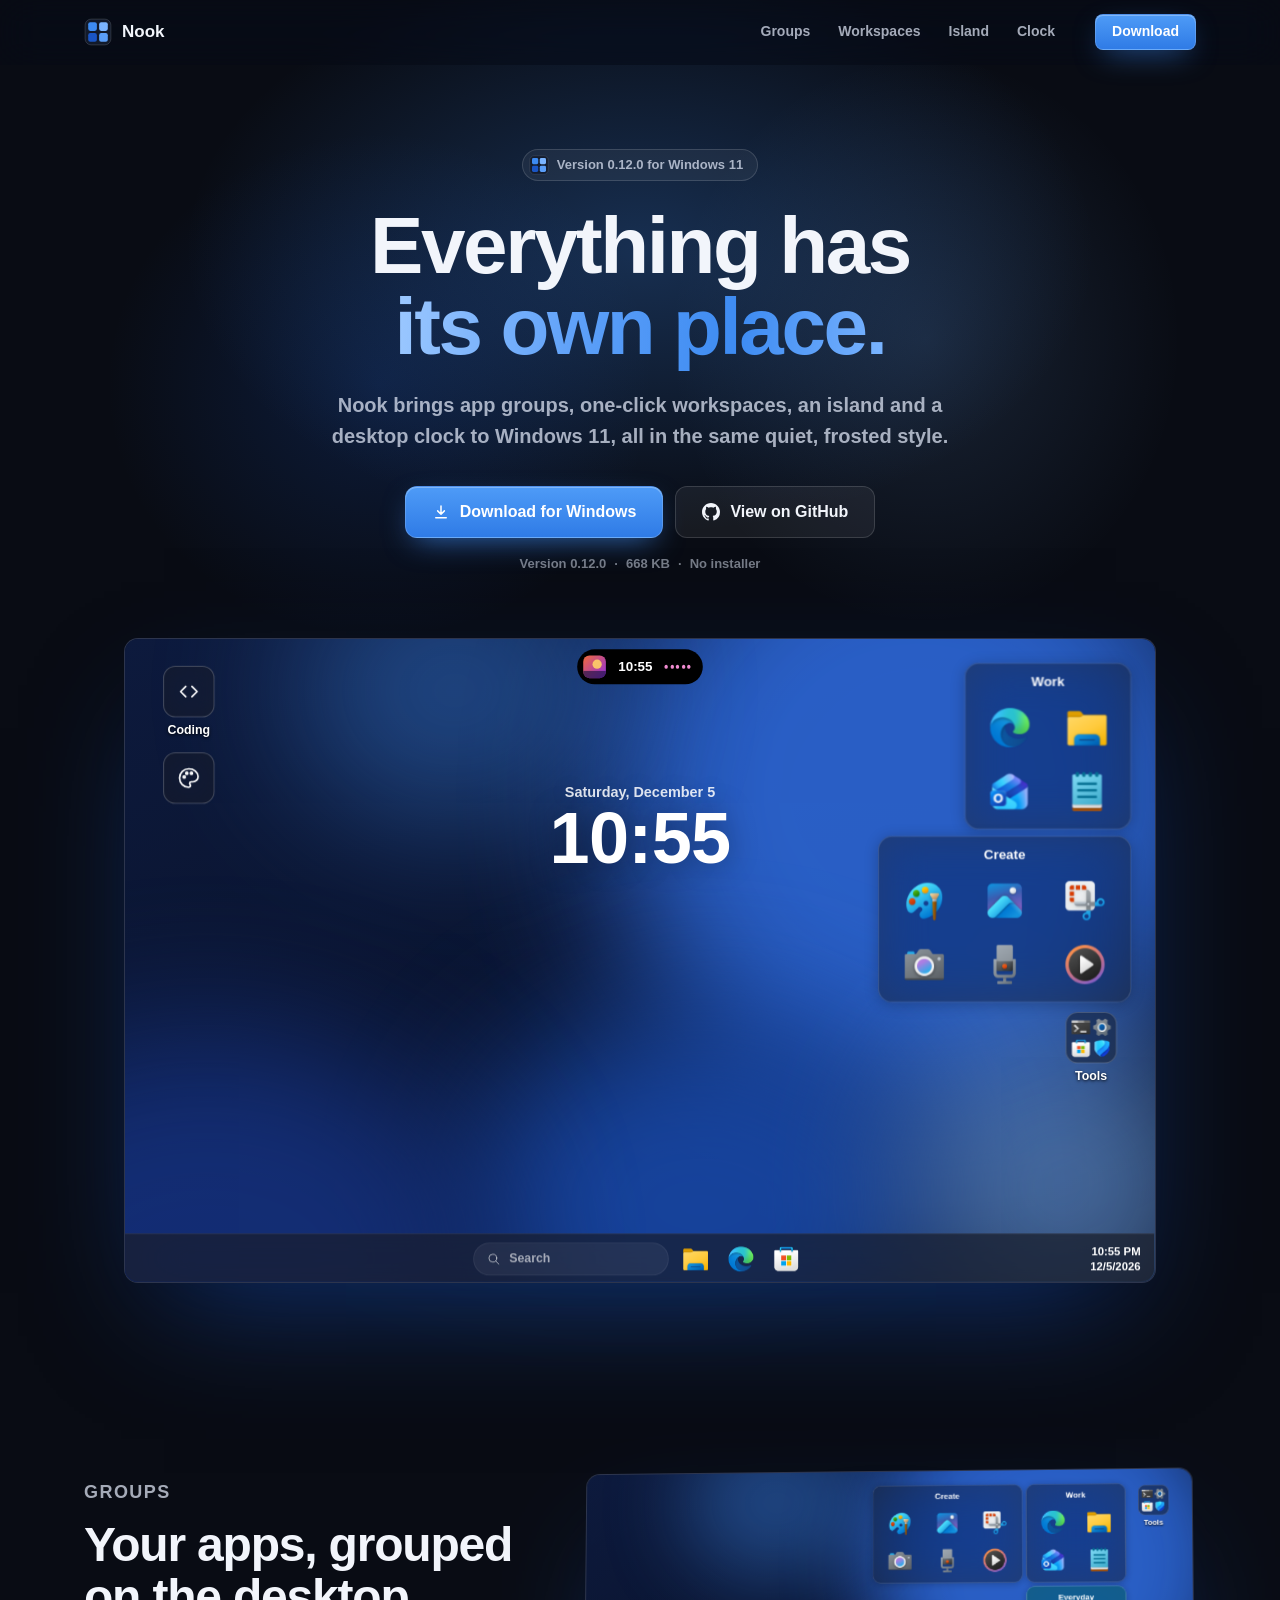
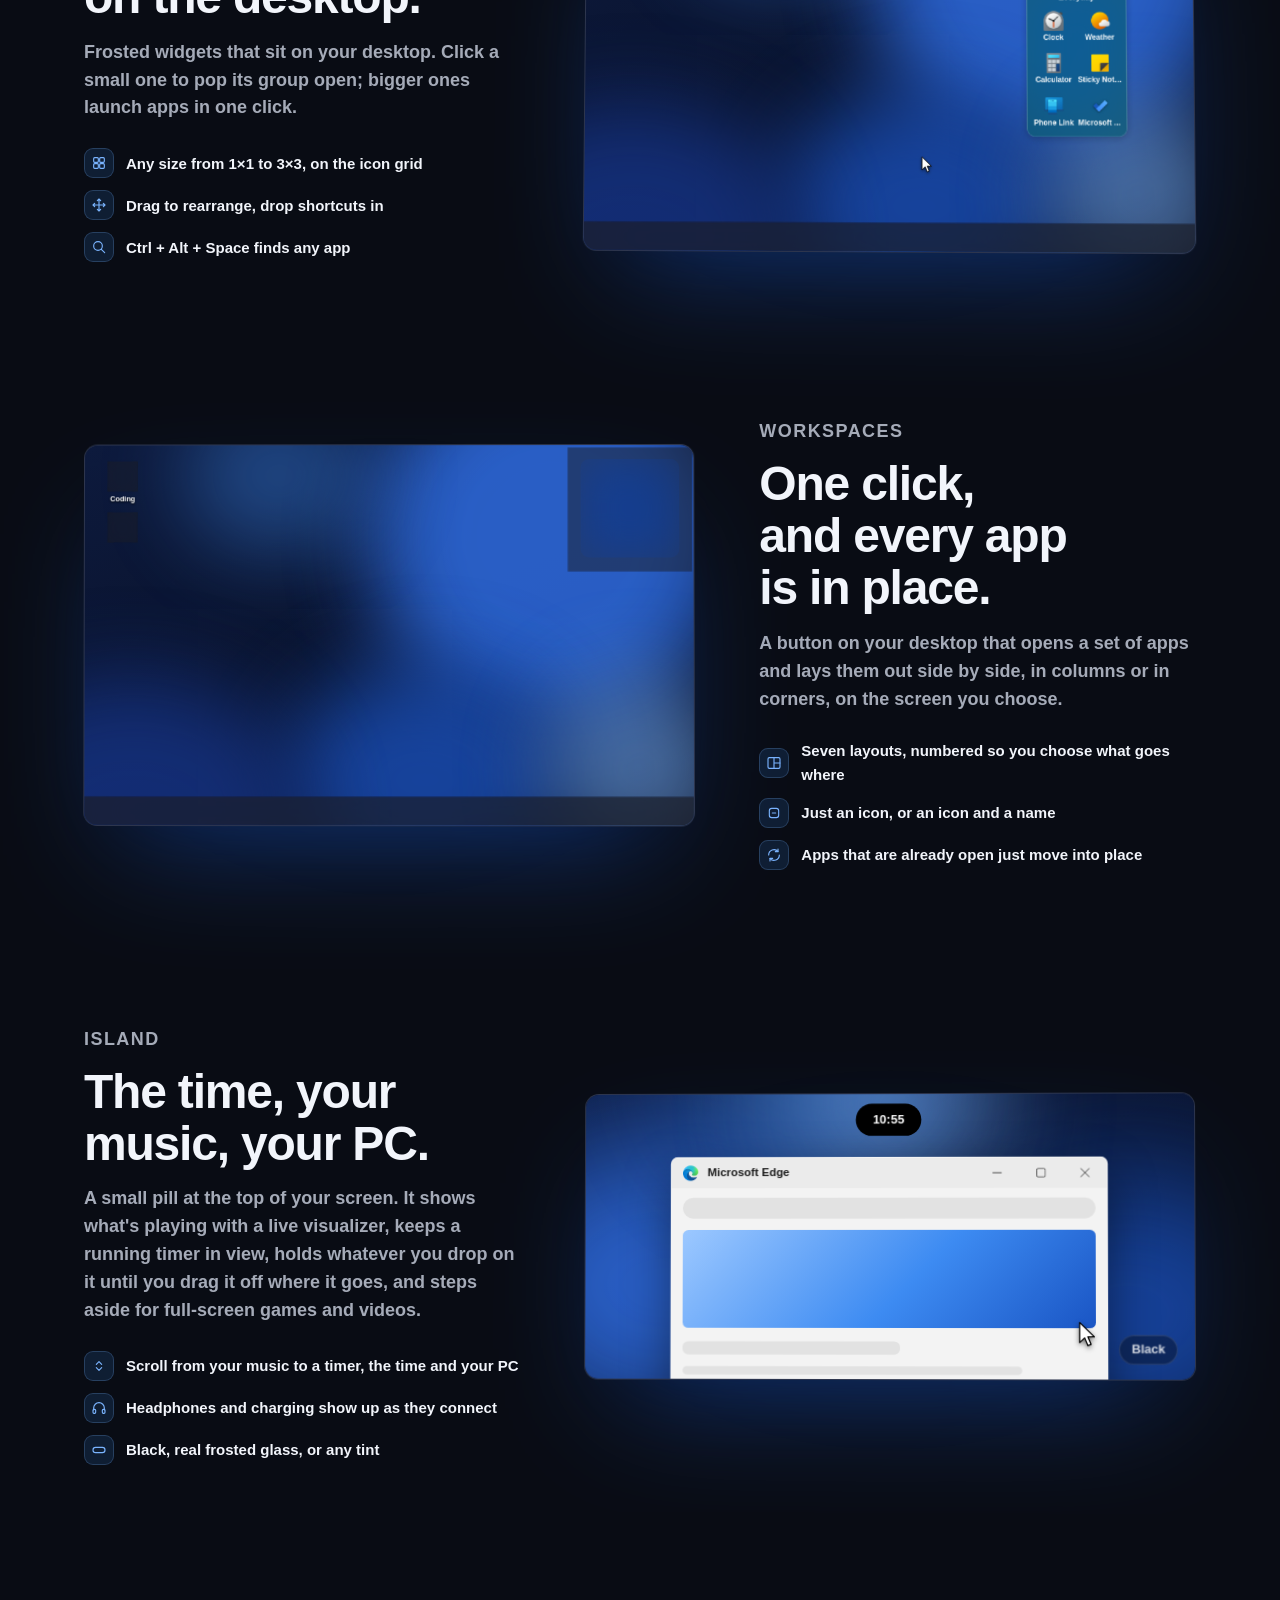
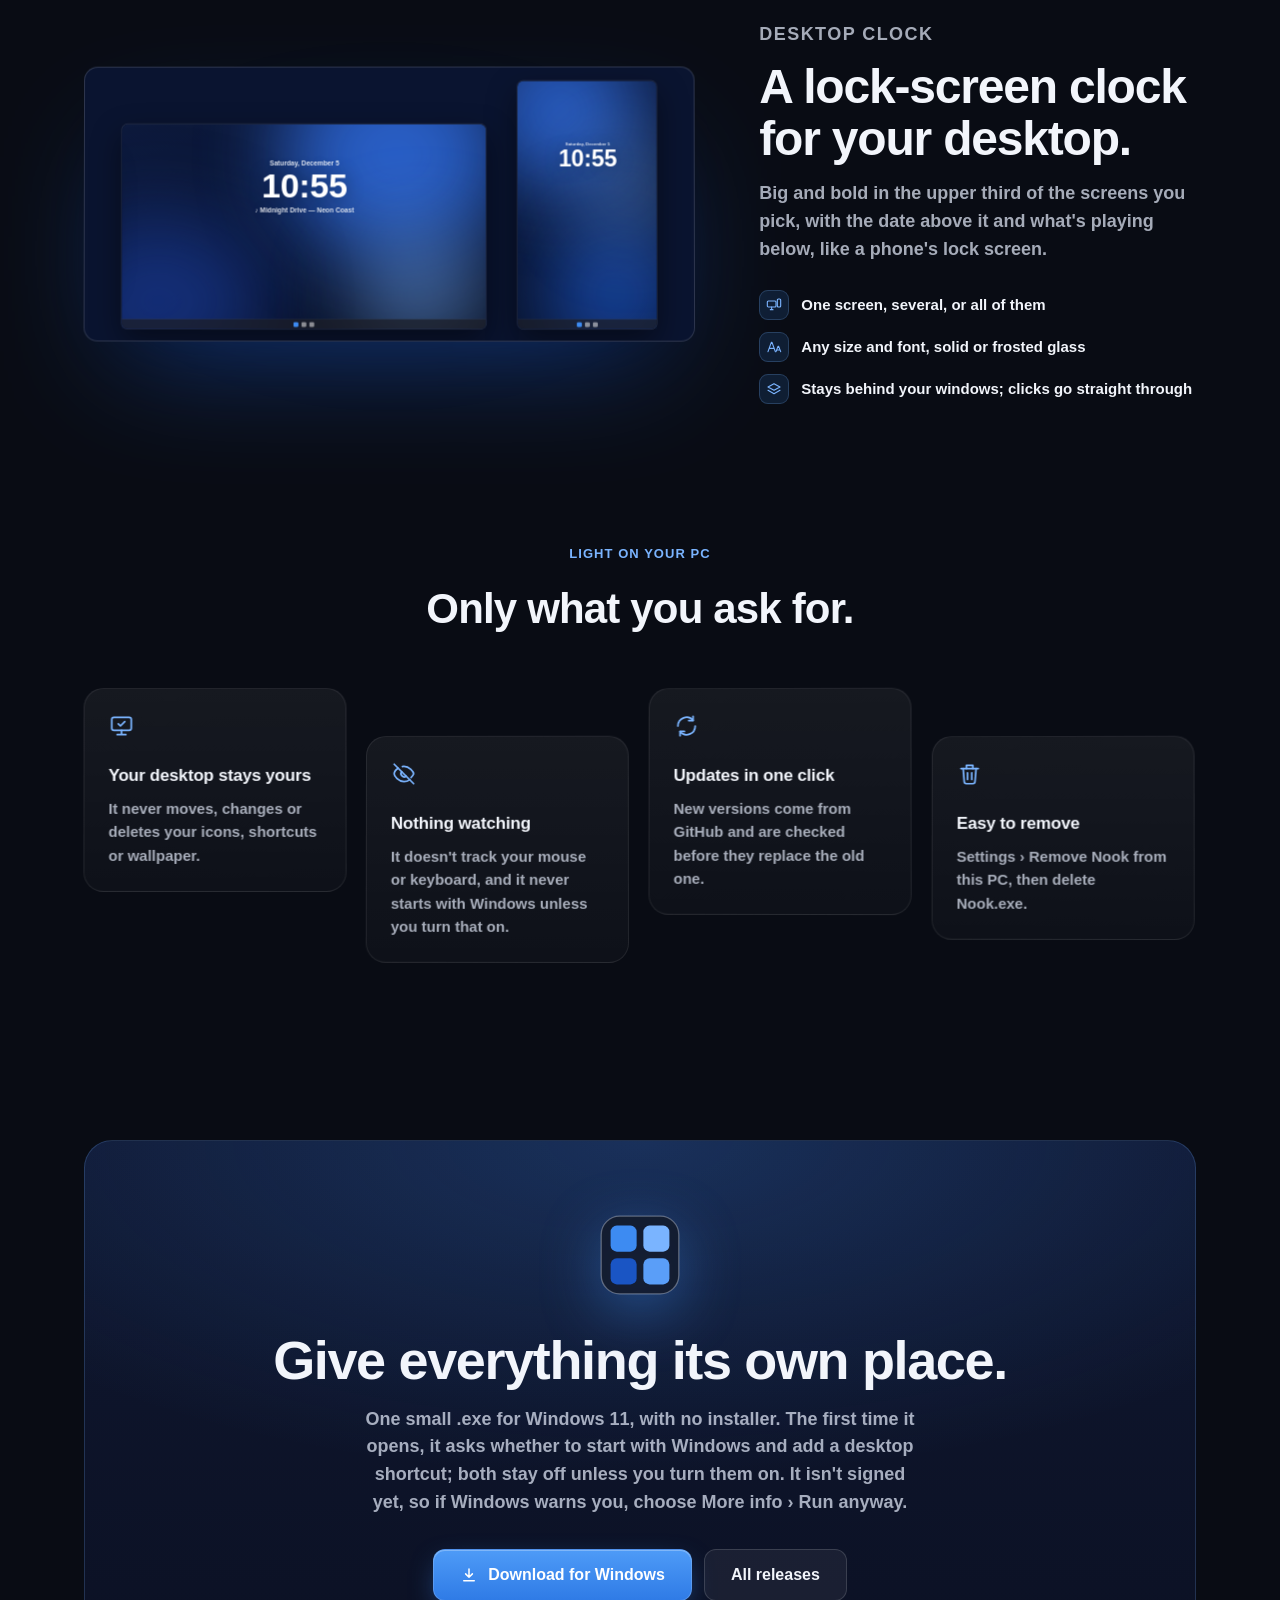
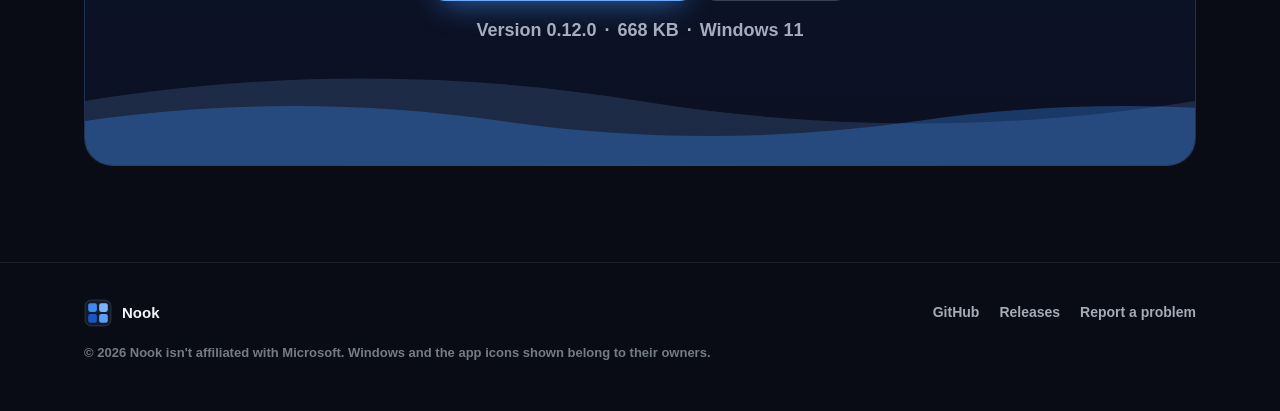
==== commit fc20d087: "Site: download button for Nook 0.12.0" ====
--- a/index.html
+++ b/index.html
@@ -64,18 +64,18 @@
   <main id="top">
     <section class="hero">
       <div class="container">
-        <span class="pill" data-rise style="--i:0"><span class="logo"><svg><use href="#logo"/></svg></span><span>Version <span data-version>0.11.0</span> for Windows 11</span></span>
+        <span class="pill" data-rise style="--i:0"><span class="logo"><svg><use href="#logo"/></svg></span><span>Version <span data-version>0.12.0</span> for Windows 11</span></span>
         <h1 data-rise style="--i:1">Everything has<br><span class="grad">its own place.</span></h1>
         <p class="lede" data-rise style="--i:2">Nook brings app groups, one-click workspaces, an island and a desktop clock to Windows 11, all in the same quiet, frosted style.</p>
         <div class="cta" data-rise style="--i:3">
-          <a class="btn btn-accent btn-large" data-download href="https://github.com/ValidRed/nook/releases/download/v0.11.0/Nook.exe">
+          <a class="btn btn-accent btn-large" data-download href="https://github.com/ValidRed/nook/releases/download/v0.12.0/Nook.exe">
             <svg aria-hidden="true"><use href="#i-download"/></svg>Download for Windows
           </a>
           <a class="btn btn-ghost btn-large" href="https://github.com/ValidRed/nook">
             <svg aria-hidden="true"><use href="#i-github"/></svg>View on GitHub
           </a>
         </div>
-        <p class="meta" data-rise style="--i:4"><span>Version <span data-version>0.11.0</span></span><span data-size>628 KB</span><span>No installer</span></p>
+        <p class="meta" data-rise style="--i:4"><span>Version <span data-version>0.12.0</span></span><span data-size>668 KB</span><span>No installer</span></p>
       </div>
 
       <div class="stage-wrap" data-rise style="--i:5">
@@ -205,12 +205,12 @@
           <h2>Give everything its own place.</h2>
           <p>One small .exe for Windows 11, with no installer. The first time it opens, it asks whether to start with Windows and add a desktop shortcut; both stay off unless you turn them on. It isn't signed yet, so if Windows warns you, choose More info › Run anyway.</p>
           <div class="cta">
-            <a class="btn btn-accent btn-large" data-download href="https://github.com/ValidRed/nook/releases/download/v0.11.0/Nook.exe">
+            <a class="btn btn-accent btn-large" data-download href="https://github.com/ValidRed/nook/releases/download/v0.12.0/Nook.exe">
               <svg aria-hidden="true"><use href="#i-download"/></svg>Download for Windows
             </a>
             <a class="btn btn-ghost btn-large" href="https://github.com/ValidRed/nook/releases">All releases</a>
           </div>
-          <p class="meta"><span>Version <span data-version>0.11.0</span></span><span data-size>628 KB</span><span>Windows 11</span></p>
+          <p class="meta"><span>Version <span data-version>0.12.0</span></span><span data-size>668 KB</span><span>Windows 11</span></p>
           <div class="waves" aria-hidden="true">
             <svg viewBox="0 0 2400 110" preserveAspectRatio="none"><path fill="rgba(122,180,255,.16)" d="M0 46 C 200 16 400 16 600 46 S 1000 76 1200 46 S 1600 16 1800 46 S 2200 76 2400 46 V110 H0Z"/></svg>
             <svg viewBox="0 0 2400 110" preserveAspectRatio="none"><path fill="rgba(61,139,242,.32)" d="M0 66 C 150 46 300 46 450 66 S 750 86 900 66 S 1200 46 1350 66 S 1650 86 1800 66 S 2100 46 2250 66 S 2400 76 2400 66 V110 H0Z"/></svg>
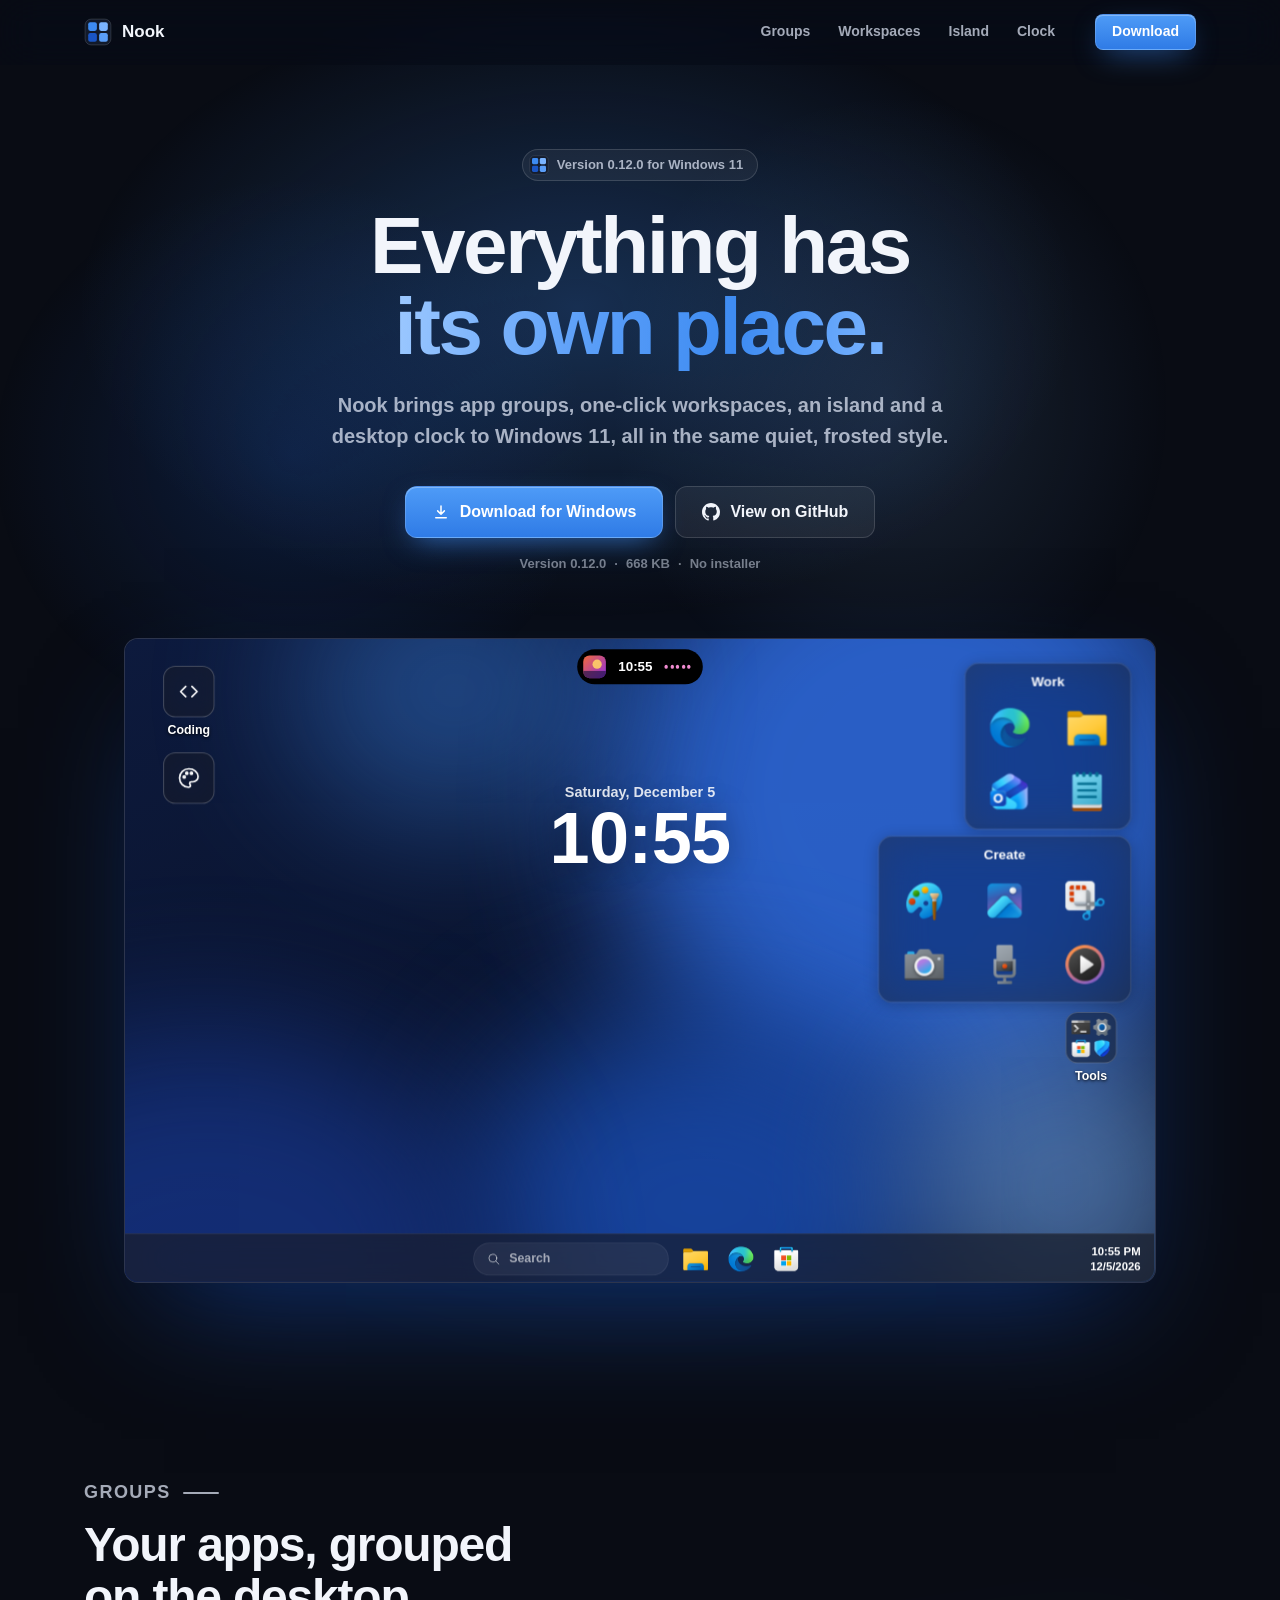
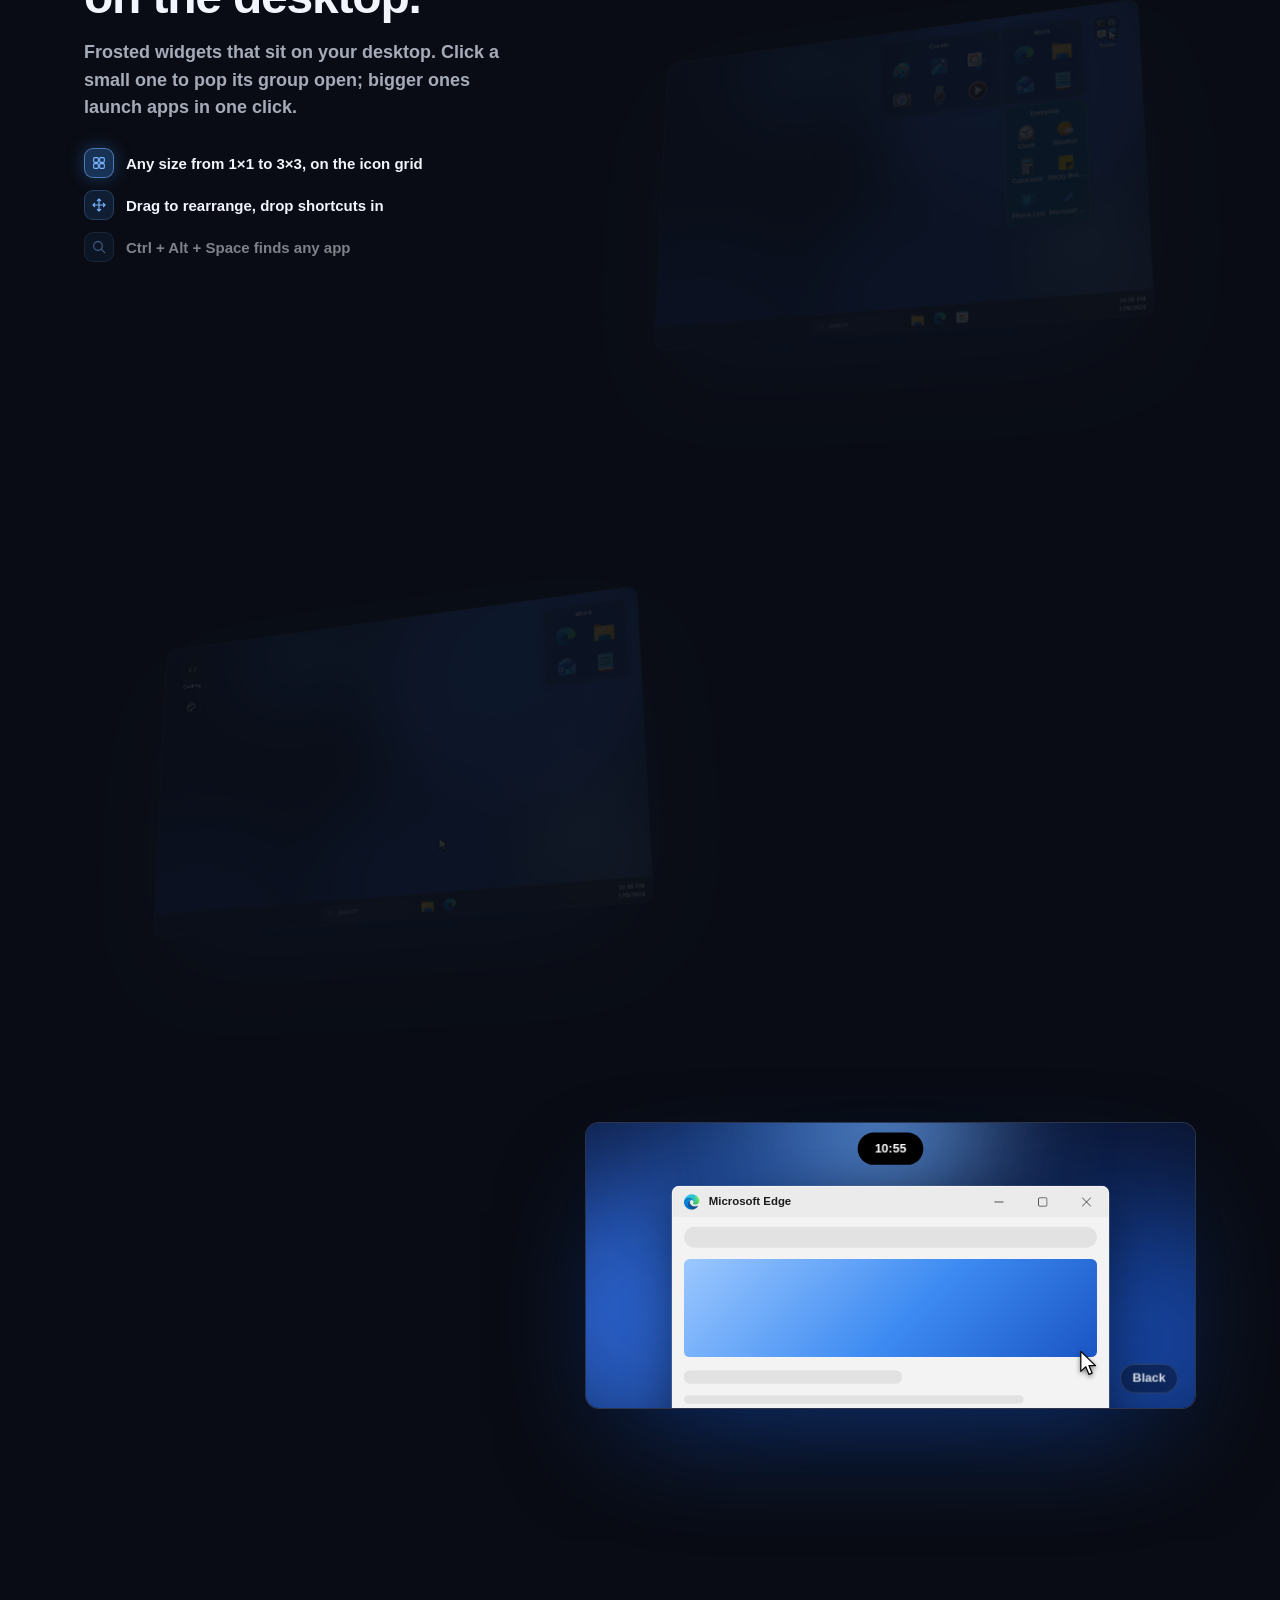
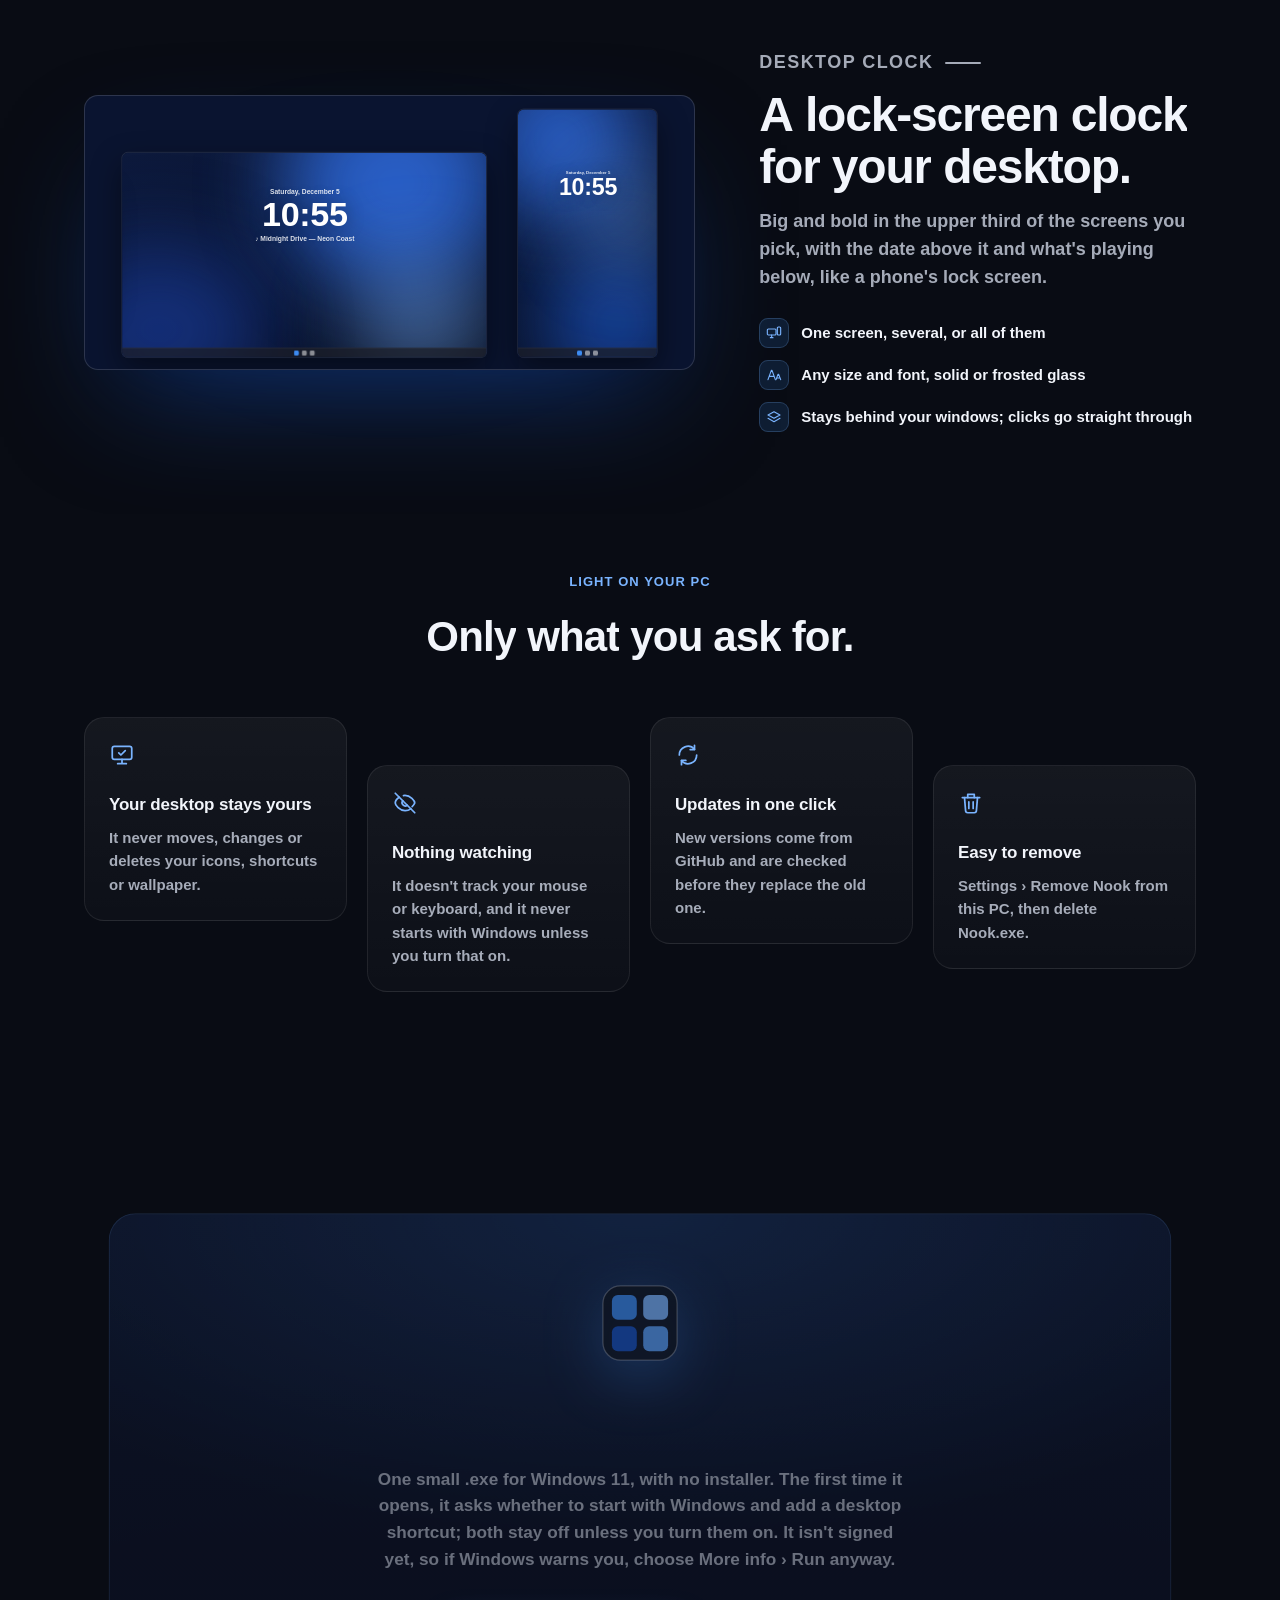
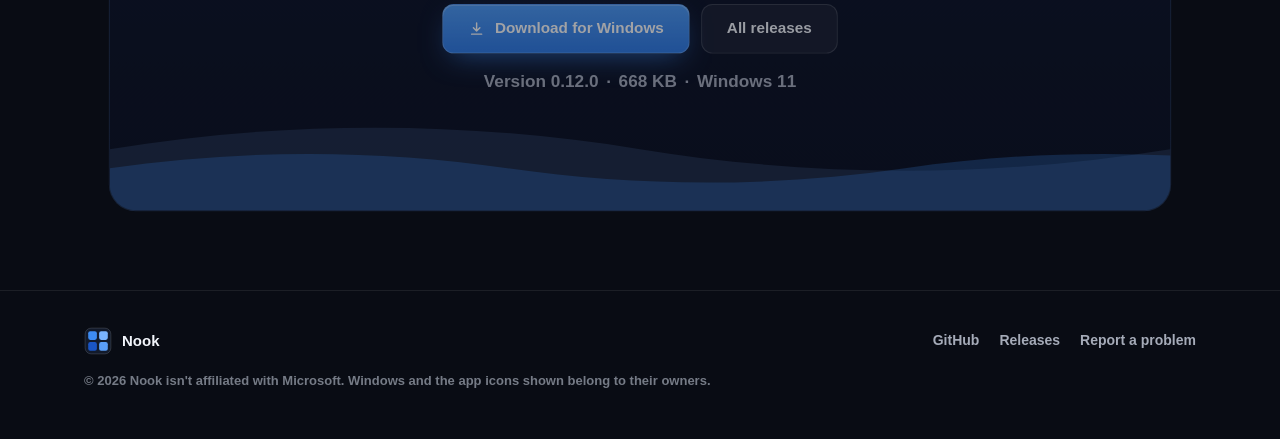
==== commit 545cacd1: "Nook 0.13.0: workspaces on two screens, springy UI, minimal splash, immersive site - Workspaces: Mor" ====
--- a/index.html
+++ b/index.html
@@ -41,7 +41,9 @@
 
   <div class="splash" aria-hidden="true">
     <div class="splash-bg"></div>
-    <svg class="splash-fluid"></svg>
+    <div class="splash-glow"></div>
+    <div class="splash-ring"></div>
+    <div class="splash-name">Nook</div>
     <div class="splash-logo">
       <div class="splash-tile"></div>
       <i class="splash-sq"></i><i class="splash-sq"></i><i class="splash-sq"></i><i class="splash-sq"></i>
@@ -60,6 +62,16 @@
       <a class="btn btn-accent btn-small" href="#download">Download</a>
     </div>
   </header>
+
+  <!-- the background light, which shifts as you move from one feature to the next -->
+  <div class="ambient" aria-hidden="true"><i data-tone="groups"></i><i data-tone="workspaces"></i><i data-tone="island"></i><i data-tone="clock"></i><i data-tone="download"></i></div>
+  <!-- where you are among the features -->
+  <nav class="rail" aria-label="Features">
+    <a href="#groups" data-rail="groups"><i></i><span>Groups</span></a>
+    <a href="#workspaces" data-rail="workspaces"><i></i><span>Workspaces</span></a>
+    <a href="#island" data-rail="island"><i></i><span>Island</span></a>
+    <a href="#clock" data-rail="clock"><i></i><span>Clock</span></a>
+  </nav>
 
   <main id="top">
     <section class="hero">
@@ -110,7 +122,7 @@
         <div class="feature-copy" data-reveal>
           <p class="kicker">Workspaces</p>
           <h2>One click, and every app is in place.</h2>
-          <p>A button on your desktop that opens a set of apps and lays them out side by side, in columns or in corners, on the screen you choose.</p>
+          <p>A button on your desktop that opens a set of apps and lays them out side by side, in columns or in corners. Got two screens? Give each its own layout, and one click fills both.</p>
           <ul class="points">
             <li><svg viewBox="0 0 24 24" aria-hidden="true"><rect x="3" y="4" width="18" height="16" rx="2"/><path d="M12 4v16M12 12h9"/></svg>Seven layouts, numbered so you choose what goes where</li>
             <li><svg viewBox="0 0 24 24" aria-hidden="true"><rect x="5" y="5" width="14" height="14" rx="3.5"/><path d="M9.5 12h5"/></svg>Just an icon, or an icon and a name</li>
--- a/styles.css
+++ b/styles.css
@@ -115,14 +115,21 @@
   .nav .btn { margin-left: auto; }
 }
 
-/* ---------- intro: fluid drains, the logo splashes out ---------- */
+/* ---------- intro: a quiet splash; the logo settles in and glides into the nav ---------- */
 
 .splash { display: none; }
 html.intro .splash,
 .splash.on { display: block; position: fixed; inset: 0; z-index: 100; cursor: pointer; }
 .splash-bg { position: absolute; inset: 0; background: var(--bg); }
-.splash-fluid { position: absolute; inset: 0; width: 100%; height: 100%; }
-.splash-fluid g, .splash-fluid path { transform-box: view-box; }
+.splash-glow {
+  position: absolute; left: 50%; top: 50%; width: 520px; height: 520px; margin: -260px 0 0 -260px; opacity: 0; border-radius: 50%;
+  background: radial-gradient(closest-side, rgba(61, 139, 242, 0.3), rgba(61, 139, 242, 0.1) 45%, transparent);
+}
+.splash-ring { position: absolute; left: 50%; top: 50%; width: 150px; height: 150px; margin: -75px 0 0 -75px; border-radius: 50%; border: 1.5px solid #9cc8ff; opacity: 0; }
+.splash-name {
+  position: absolute; left: 0; right: 0; top: calc(50% + 100px); text-align: center; opacity: 0;
+  font-family: var(--font-display); font-size: 30px; font-weight: 700; color: var(--text);
+}
 .splash-logo { position: absolute; left: 50%; top: 50%; width: 112px; height: 112px; margin: -56px 0 0 -56px; transform-origin: 50% 50%; }
 .splash-tile {
   position: absolute; inset: 0; border-radius: 26px;
@@ -135,7 +142,6 @@
 .splash-sq:nth-child(3) { left: 60.5px; top: 16.8px; background: #7ab4ff; }
 .splash-sq:nth-child(4) { left: 16.8px; top: 60.5px; background: #1a55c4; }
 .splash-sq:nth-child(5) { left: 60.5px; top: 60.5px; background: #5a9ef8; }
-.splash-drop { position: absolute; border-radius: 50%; background: #8cc1ff; opacity: 0; }
 
 html.intro .nav,
 html.intro main,
@@ -616,6 +622,82 @@
 .foot nav a:hover { color: var(--text); }
 .foot small { flex-basis: 100%; font-size: 13px; }
 
+/* ---------- scrolling through the page (see startScenes in main.js) ---------- */
+
+main, footer { position: relative; z-index: 1; }
+
+/* the background light: a soft glow on the side of each feature's demo, crossfading as you go */
+.ambient { position: fixed; inset: 0; z-index: 0; pointer-events: none; }
+.ambient i { position: absolute; inset: -10%; opacity: 0; transition: opacity 1.2s ease; }
+.ambient i[data-tone="groups"] { background: radial-gradient(48% 46% at 76% 46%, rgba(61, 139, 242, 0.17), transparent 70%); }
+.ambient i[data-tone="workspaces"] { background: radial-gradient(48% 46% at 24% 46%, rgba(108, 99, 255, 0.17), transparent 70%); }
+.ambient i[data-tone="island"] { background: radial-gradient(48% 46% at 76% 42%, rgba(47, 168, 255, 0.16), transparent 70%); }
+.ambient i[data-tone="clock"] { background: radial-gradient(48% 46% at 24% 46%, rgba(26, 85, 196, 0.26), transparent 70%); }
+.ambient i[data-tone="download"] { background: radial-gradient(56% 50% at 50% 62%, rgba(61, 139, 242, 0.2), transparent 70%); }
+html[data-scene="groups"] .ambient i[data-tone="groups"],
+html[data-scene="workspaces"] .ambient i[data-tone="workspaces"],
+html[data-scene="island"] .ambient i[data-tone="island"],
+html[data-scene="clock"] .ambient i[data-tone="clock"],
+html[data-scene="download"] .ambient i[data-tone="download"] { opacity: 1; }
+
+/* the rail: a dot per feature, the one on screen stretched and labelled */
+.rail { position: fixed; z-index: 40; right: 26px; top: 50%; translate: 12px -50%; display: flex; flex-direction: column; gap: 14px; opacity: 0; pointer-events: none; transition: opacity 0.4s, translate 0.6s var(--ease-out); }
+.rail.show { opacity: 1; translate: 0 -50%; pointer-events: auto; }
+.rail a { display: flex; align-items: center; justify-content: flex-end; gap: 10px; text-decoration: none; color: var(--text-2); font-size: 13px; font-weight: 700; }
+.rail i { width: 8px; height: 8px; border-radius: 4px; background: rgba(255, 255, 255, 0.28); transition: height 0.5s cubic-bezier(0.34, 1.56, 0.64, 1), background-color 0.3s; }
+.rail span { opacity: 0; translate: 6px 0; transition: opacity 0.3s, translate 0.4s var(--ease-out); }
+.rail a.on i { height: 24px; background: var(--blue); box-shadow: 0 0 14px rgba(61, 139, 242, 0.6); }
+.rail a.on span, .rail a:hover span { opacity: 1; translate: 0 0; }
+.rail a:hover i { background: rgba(255, 255, 255, 0.6); }
+@media (max-width: 1180px) { .rail { display: none; } }
+
+/* headlines rise in word by word, each from behind its own little mask */
+html.scenes [data-reveal] h2 .w { display: inline-block; overflow: hidden; vertical-align: top; padding-bottom: 0.1em; margin-bottom: -0.1em; }
+html.scenes [data-reveal] h2 .w > span { display: inline-block; translate: 0 105%; rotate: 5deg; transform-origin: 0 100%;
+  transition: translate 0.8s var(--ease-out), rotate 0.8s var(--ease-out); transition-delay: calc(0.08s + var(--wi, 0) * 55ms); }
+html.scenes [data-reveal].in h2 .w > span { translate: 0 0; rotate: 0deg; }
+
+/* a feature's kicker draws a line after itself, and its points slide in one by one */
+html.scenes .feature-copy .kicker::after { content: ""; display: inline-block; width: 36px; height: 2px; margin-left: 12px; vertical-align: middle; border-radius: 1px;
+  background: currentColor; transform: scaleX(0); transform-origin: left; transition: transform 0.9s var(--ease-out) 0.25s; }
+html.scenes .feature-copy.in .kicker::after { transform: scaleX(1); }
+html.scenes .feature-copy[data-reveal] .points li { translate: -18px 0; transition: translate 0.7s var(--ease-out), opacity 0.4s; transition-delay: calc(0.35s + var(--li, 0) * 80ms), 0s; }
+html.scenes .feature-copy[data-reveal].in .points li { translate: 0 0; }
+
+/* demos swing up out of the page toward you as they come on screen, settling flat once they're well in view */
+html.scenes .feature-visual[data-reveal],
+html.scenes .feature-visual[data-reveal].in {
+  transition: none;
+  opacity: calc(0.12 + var(--e, 1) * 0.88);
+  transform: perspective(1400px) translateY(calc((1 - var(--e, 1)) * 80px)) rotateX(calc((1 - var(--e, 1)) * 16deg))
+             rotateY(calc((1 - var(--e, 1)) * var(--side, 1) * -18deg)) scale(calc(0.86 + var(--e, 1) * 0.14));
+  transform-origin: 50% 100%;
+}
+html.scenes .feature-visual::before { opacity: var(--e, 1); scale: calc(0.6 + var(--e, 1) * 0.4); }
+
+/* the trust cards start as a stack in the middle and fan out to their places */
+@media (min-width: 901px) {
+  html.scenes .floats-4 > .float[data-reveal],
+  html.scenes .floats-4 > .float[data-reveal].in {
+    transition: none;
+    opacity: calc(0.1 + var(--e, 1) * 0.9);
+    transform: translateX(calc((1.5 - var(--k, 0)) * (1 - var(--e, 1)) * 105%)) translateY(calc((1 - var(--e, 1)) * 60px))
+               rotate(calc((var(--k, 0) - 1.5) * (1 - var(--e, 1)) * 9deg));
+  }
+  html.scenes .floats-4 { --e: 0; }
+}
+
+/* the download card rises and grows into place */
+html.scenes .dl-card[data-reveal],
+html.scenes .dl-card[data-reveal].in {
+  transition: none;
+  opacity: calc(0.15 + var(--e, 1) * 0.85);
+  transform: translateY(calc((1 - var(--e, 1)) * 70px)) scale(calc(0.9 + var(--e, 1) * 0.1));
+}
+
+/* the hero's glow drifts down and widens as you leave it (decoration only; the words stay put) */
+html.scenes .hero::before { translate: 0 calc(var(--p, 0) * 160px); scale: calc(1 + var(--p, 0) * 0.25); }
+
 @media (prefers-reduced-motion: reduce) {
   html { scroll-behavior: auto; }
   html.js [data-reveal] { transform: none; transition: opacity 0.4s; }
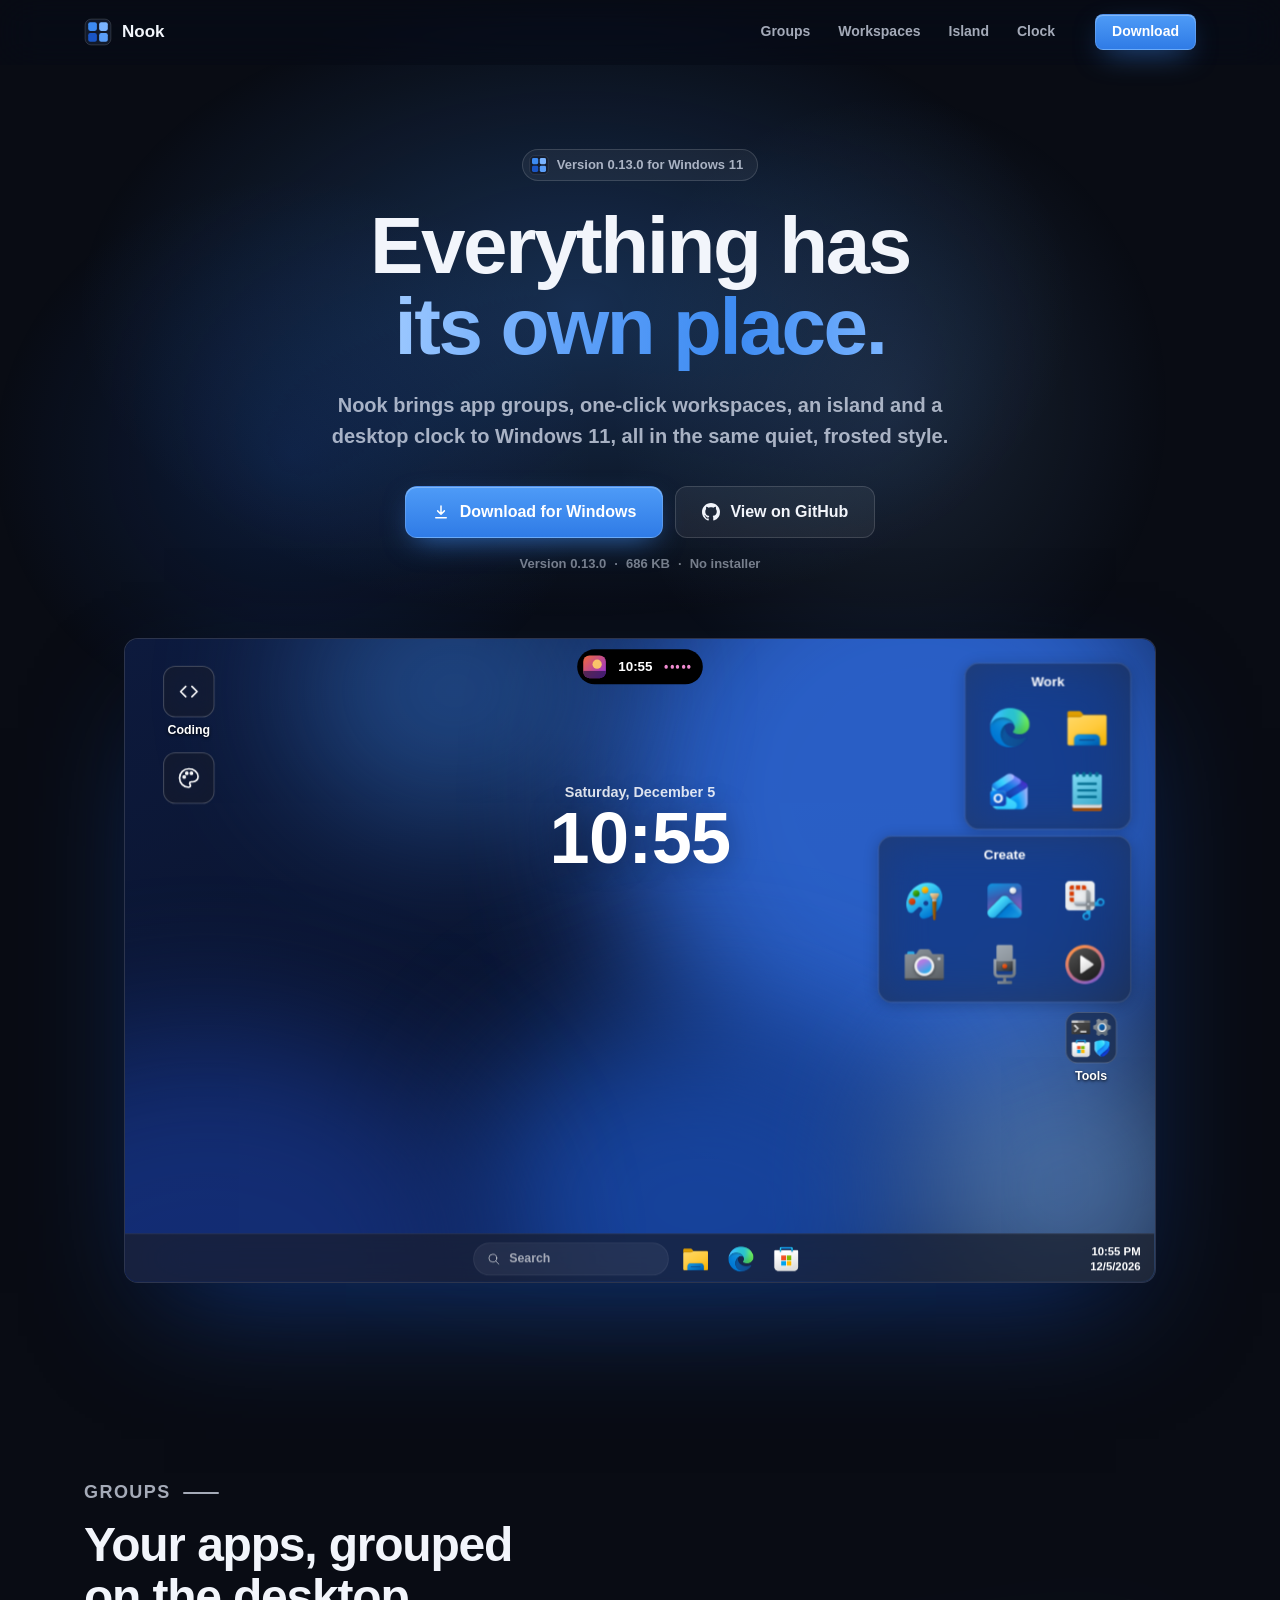
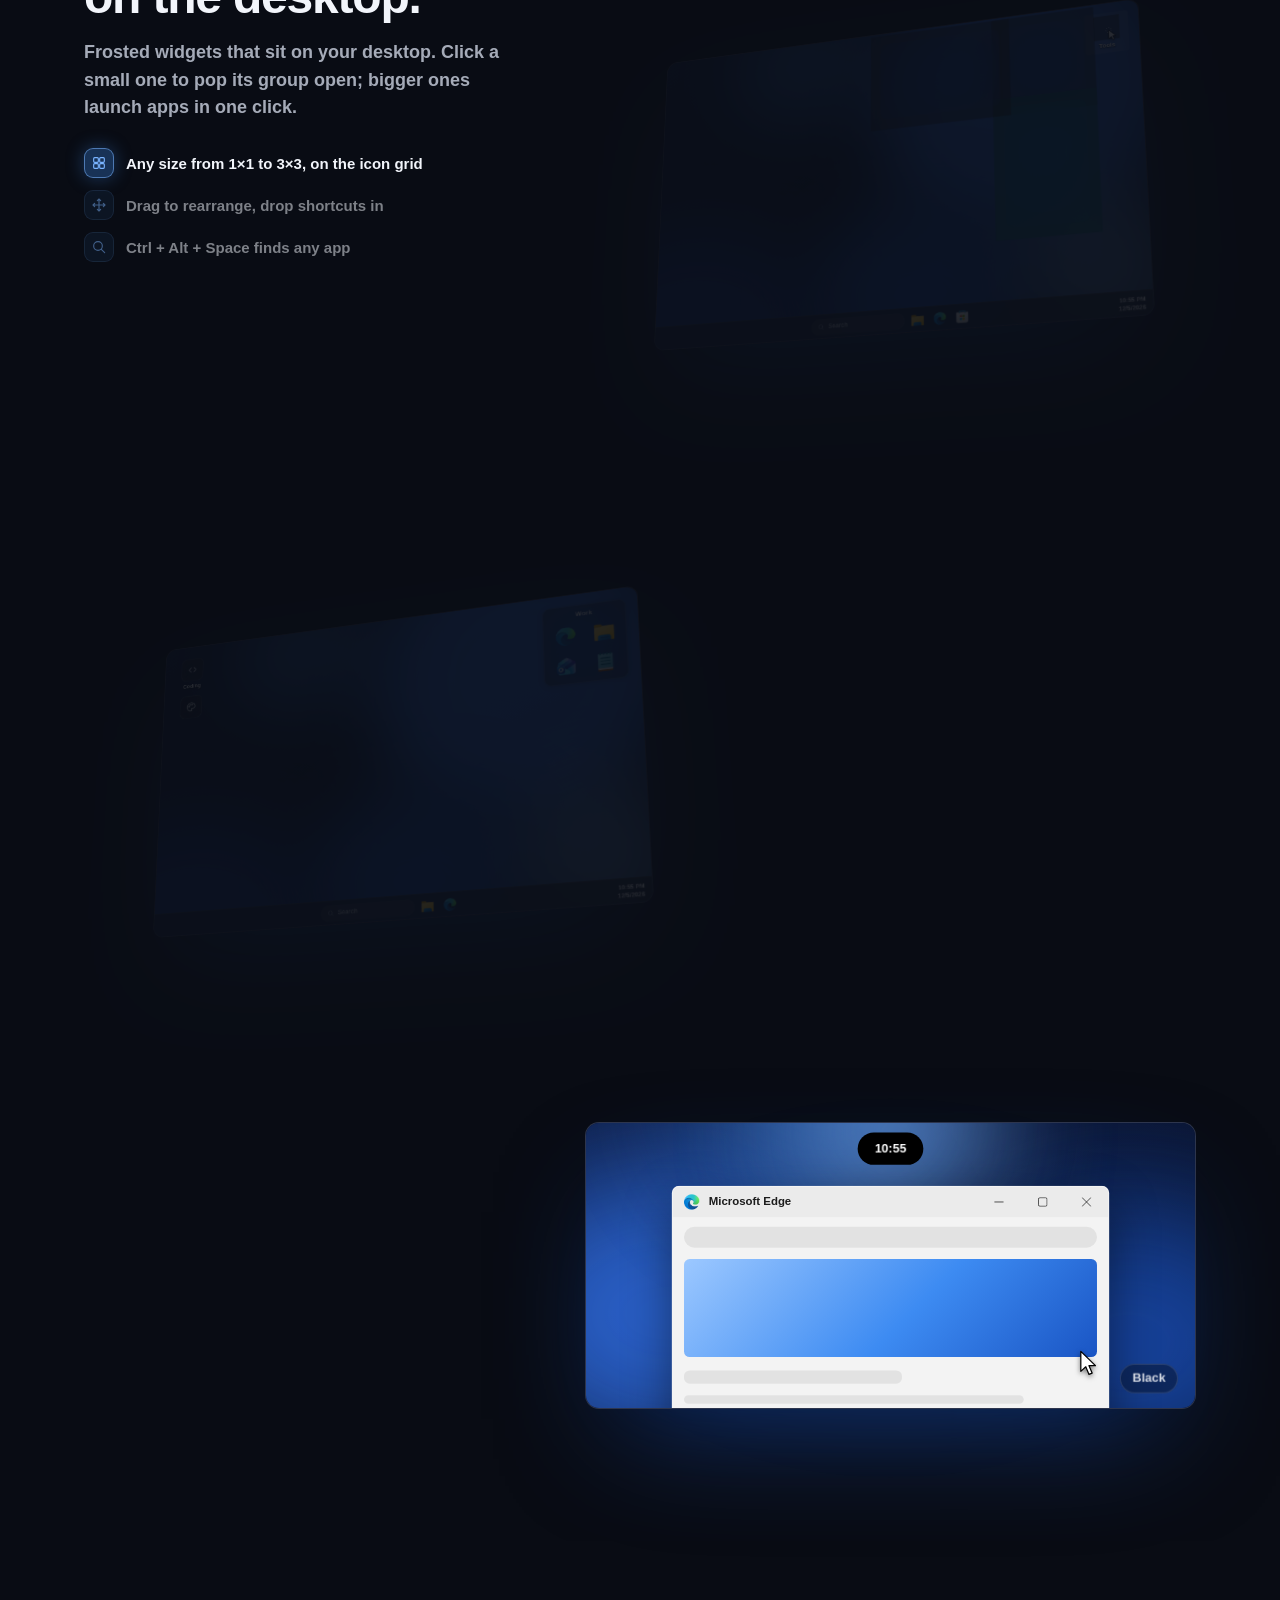
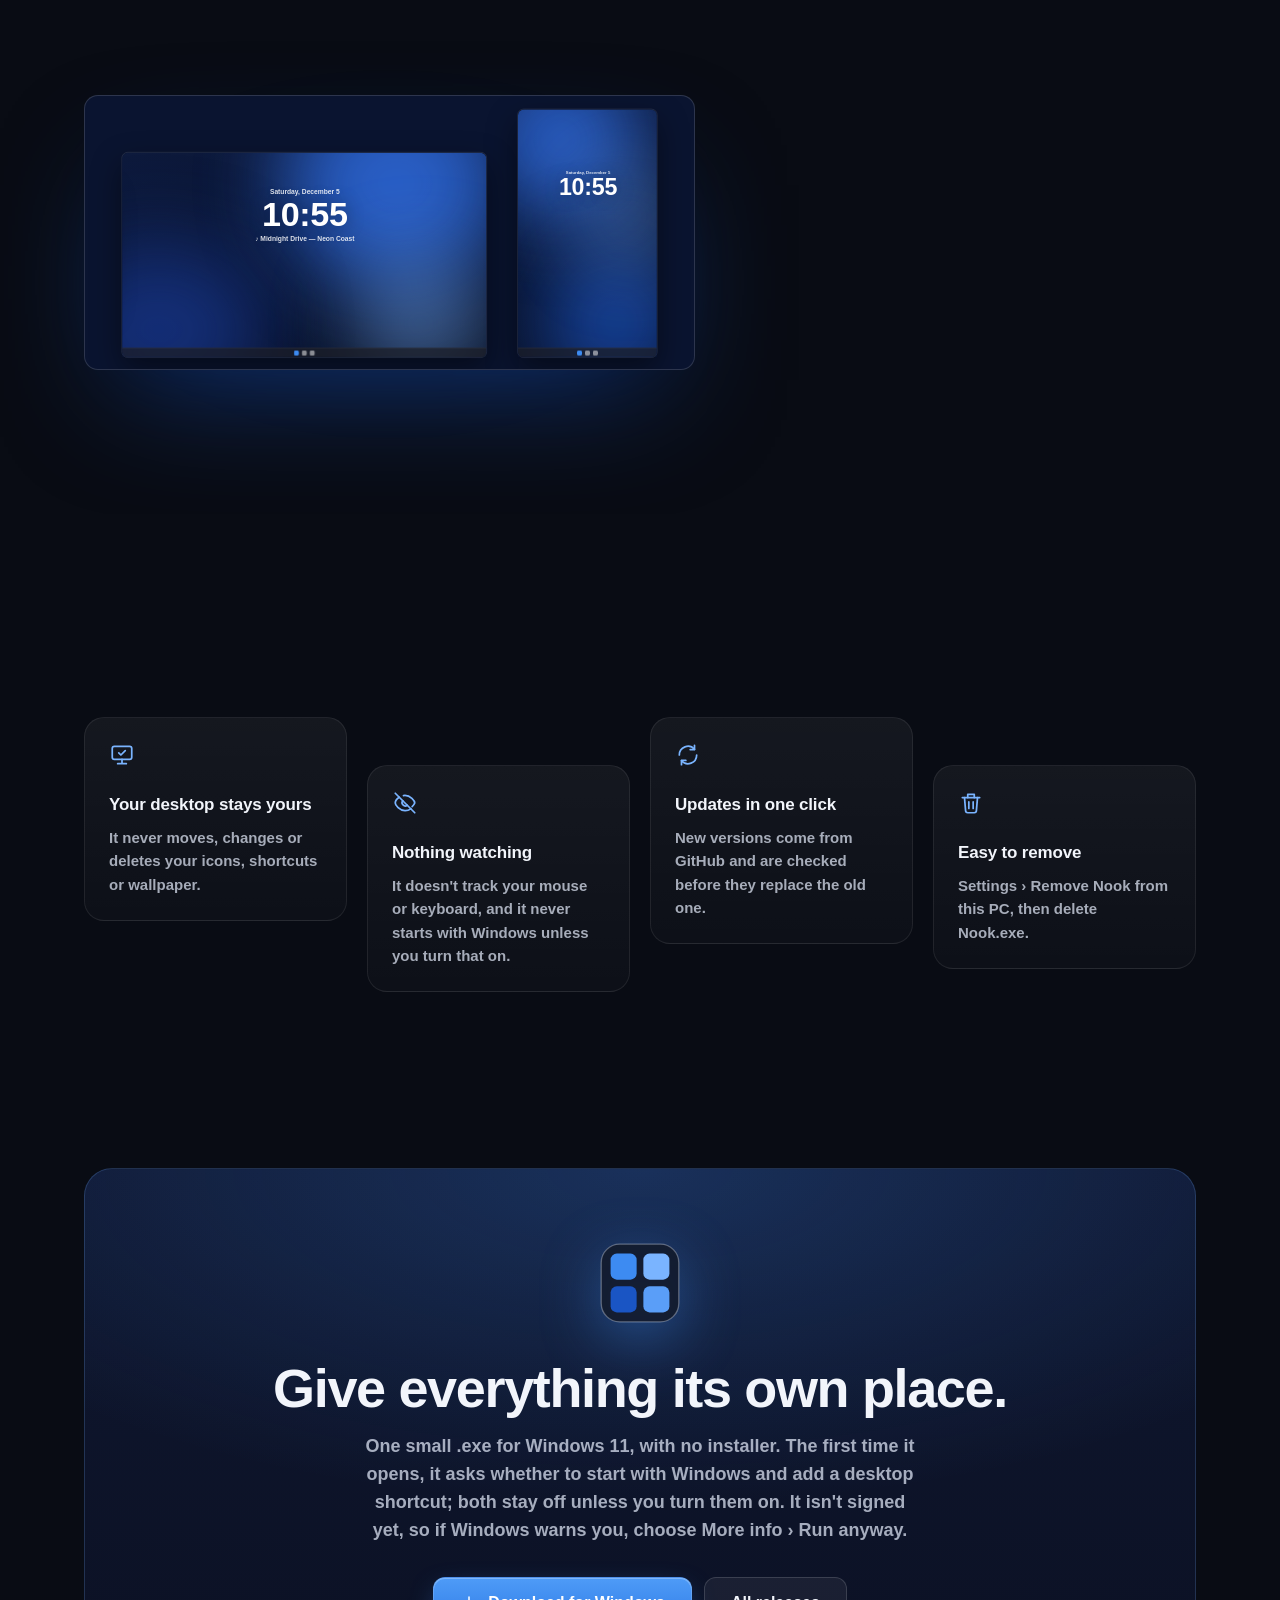
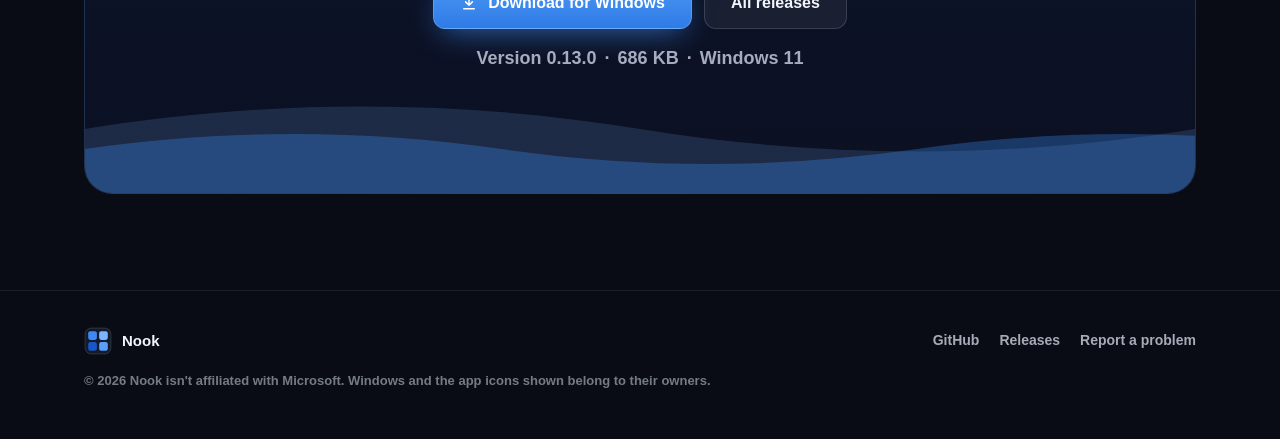
==== commit 440407f9: "Site: download button for Nook 0.13.0" ====
--- a/index.html
+++ b/index.html
@@ -76,18 +76,18 @@
   <main id="top">
     <section class="hero">
       <div class="container">
-        <span class="pill" data-rise style="--i:0"><span class="logo"><svg><use href="#logo"/></svg></span><span>Version <span data-version>0.12.0</span> for Windows 11</span></span>
+        <span class="pill" data-rise style="--i:0"><span class="logo"><svg><use href="#logo"/></svg></span><span>Version <span data-version>0.13.0</span> for Windows 11</span></span>
         <h1 data-rise style="--i:1">Everything has<br><span class="grad">its own place.</span></h1>
         <p class="lede" data-rise style="--i:2">Nook brings app groups, one-click workspaces, an island and a desktop clock to Windows 11, all in the same quiet, frosted style.</p>
         <div class="cta" data-rise style="--i:3">
-          <a class="btn btn-accent btn-large" data-download href="https://github.com/ValidRed/nook/releases/download/v0.12.0/Nook.exe">
+          <a class="btn btn-accent btn-large" data-download href="https://github.com/ValidRed/nook/releases/download/v0.13.0/Nook.exe">
             <svg aria-hidden="true"><use href="#i-download"/></svg>Download for Windows
           </a>
           <a class="btn btn-ghost btn-large" href="https://github.com/ValidRed/nook">
             <svg aria-hidden="true"><use href="#i-github"/></svg>View on GitHub
           </a>
         </div>
-        <p class="meta" data-rise style="--i:4"><span>Version <span data-version>0.12.0</span></span><span data-size>668 KB</span><span>No installer</span></p>
+        <p class="meta" data-rise style="--i:4"><span>Version <span data-version>0.13.0</span></span><span data-size>686 KB</span><span>No installer</span></p>
       </div>
 
       <div class="stage-wrap" data-rise style="--i:5">
@@ -217,12 +217,12 @@
           <h2>Give everything its own place.</h2>
           <p>One small .exe for Windows 11, with no installer. The first time it opens, it asks whether to start with Windows and add a desktop shortcut; both stay off unless you turn them on. It isn't signed yet, so if Windows warns you, choose More info › Run anyway.</p>
           <div class="cta">
-            <a class="btn btn-accent btn-large" data-download href="https://github.com/ValidRed/nook/releases/download/v0.12.0/Nook.exe">
+            <a class="btn btn-accent btn-large" data-download href="https://github.com/ValidRed/nook/releases/download/v0.13.0/Nook.exe">
               <svg aria-hidden="true"><use href="#i-download"/></svg>Download for Windows
             </a>
             <a class="btn btn-ghost btn-large" href="https://github.com/ValidRed/nook/releases">All releases</a>
           </div>
-          <p class="meta"><span>Version <span data-version>0.12.0</span></span><span data-size>668 KB</span><span>Windows 11</span></p>
+          <p class="meta"><span>Version <span data-version>0.13.0</span></span><span data-size>686 KB</span><span>Windows 11</span></p>
           <div class="waves" aria-hidden="true">
             <svg viewBox="0 0 2400 110" preserveAspectRatio="none"><path fill="rgba(122,180,255,.16)" d="M0 46 C 200 16 400 16 600 46 S 1000 76 1200 46 S 1600 16 1800 46 S 2200 76 2400 46 V110 H0Z"/></svg>
             <svg viewBox="0 0 2400 110" preserveAspectRatio="none"><path fill="rgba(61,139,242,.32)" d="M0 66 C 150 46 300 46 450 66 S 750 86 900 66 S 1200 46 1350 66 S 1650 86 1800 66 S 2100 46 2250 66 S 2400 76 2400 66 V110 H0Z"/></svg>
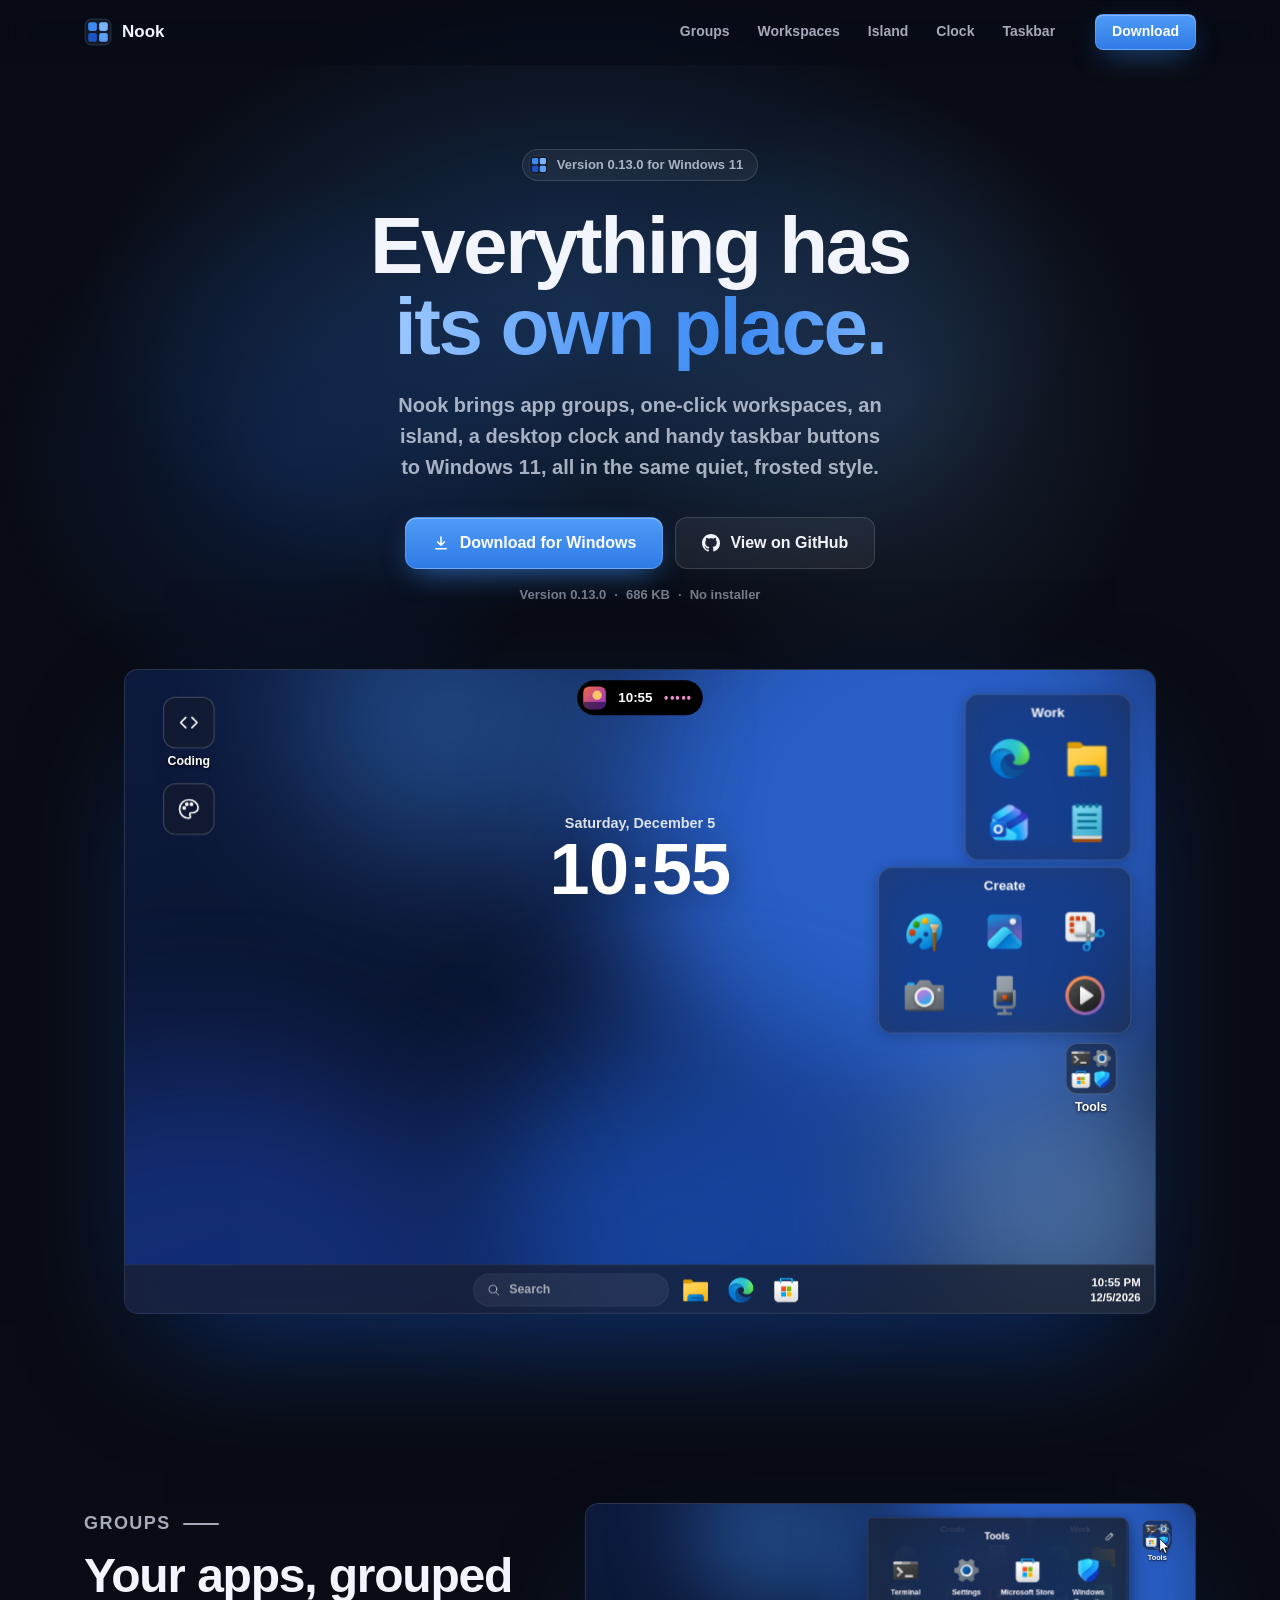
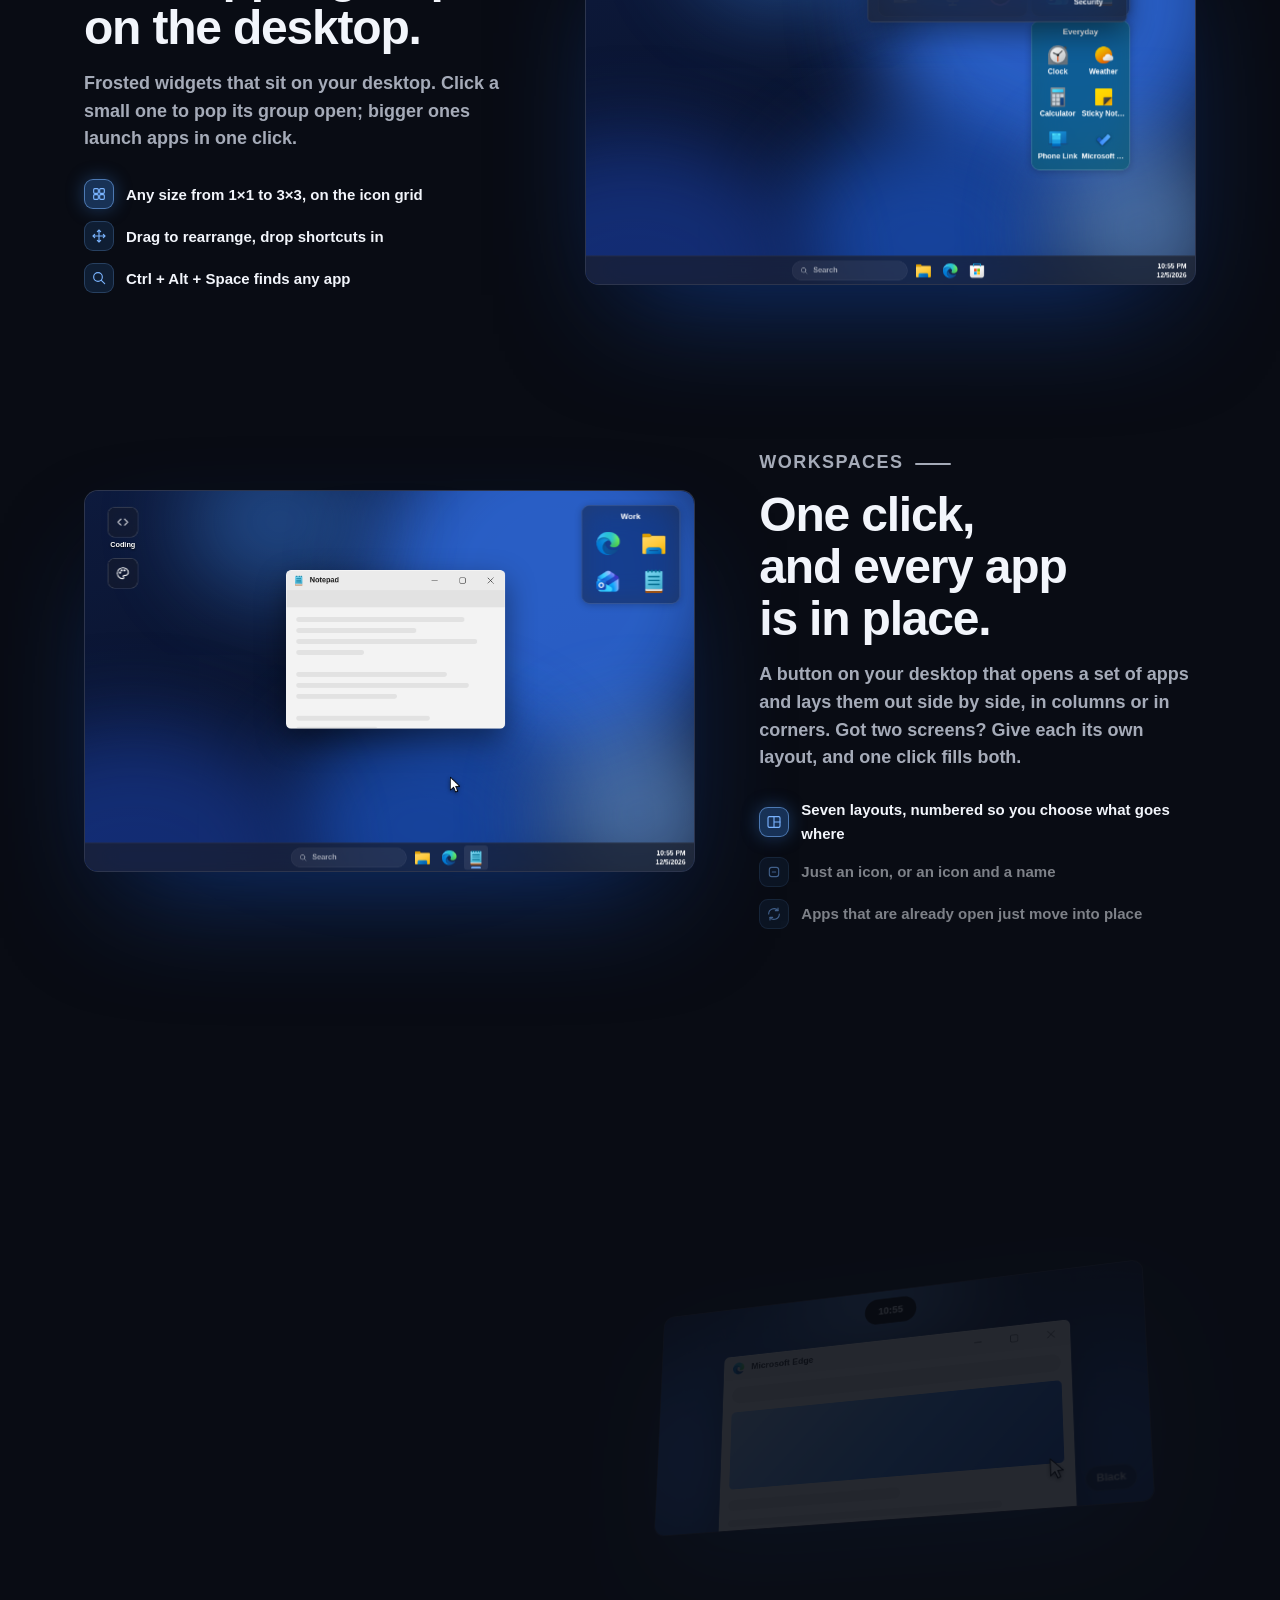
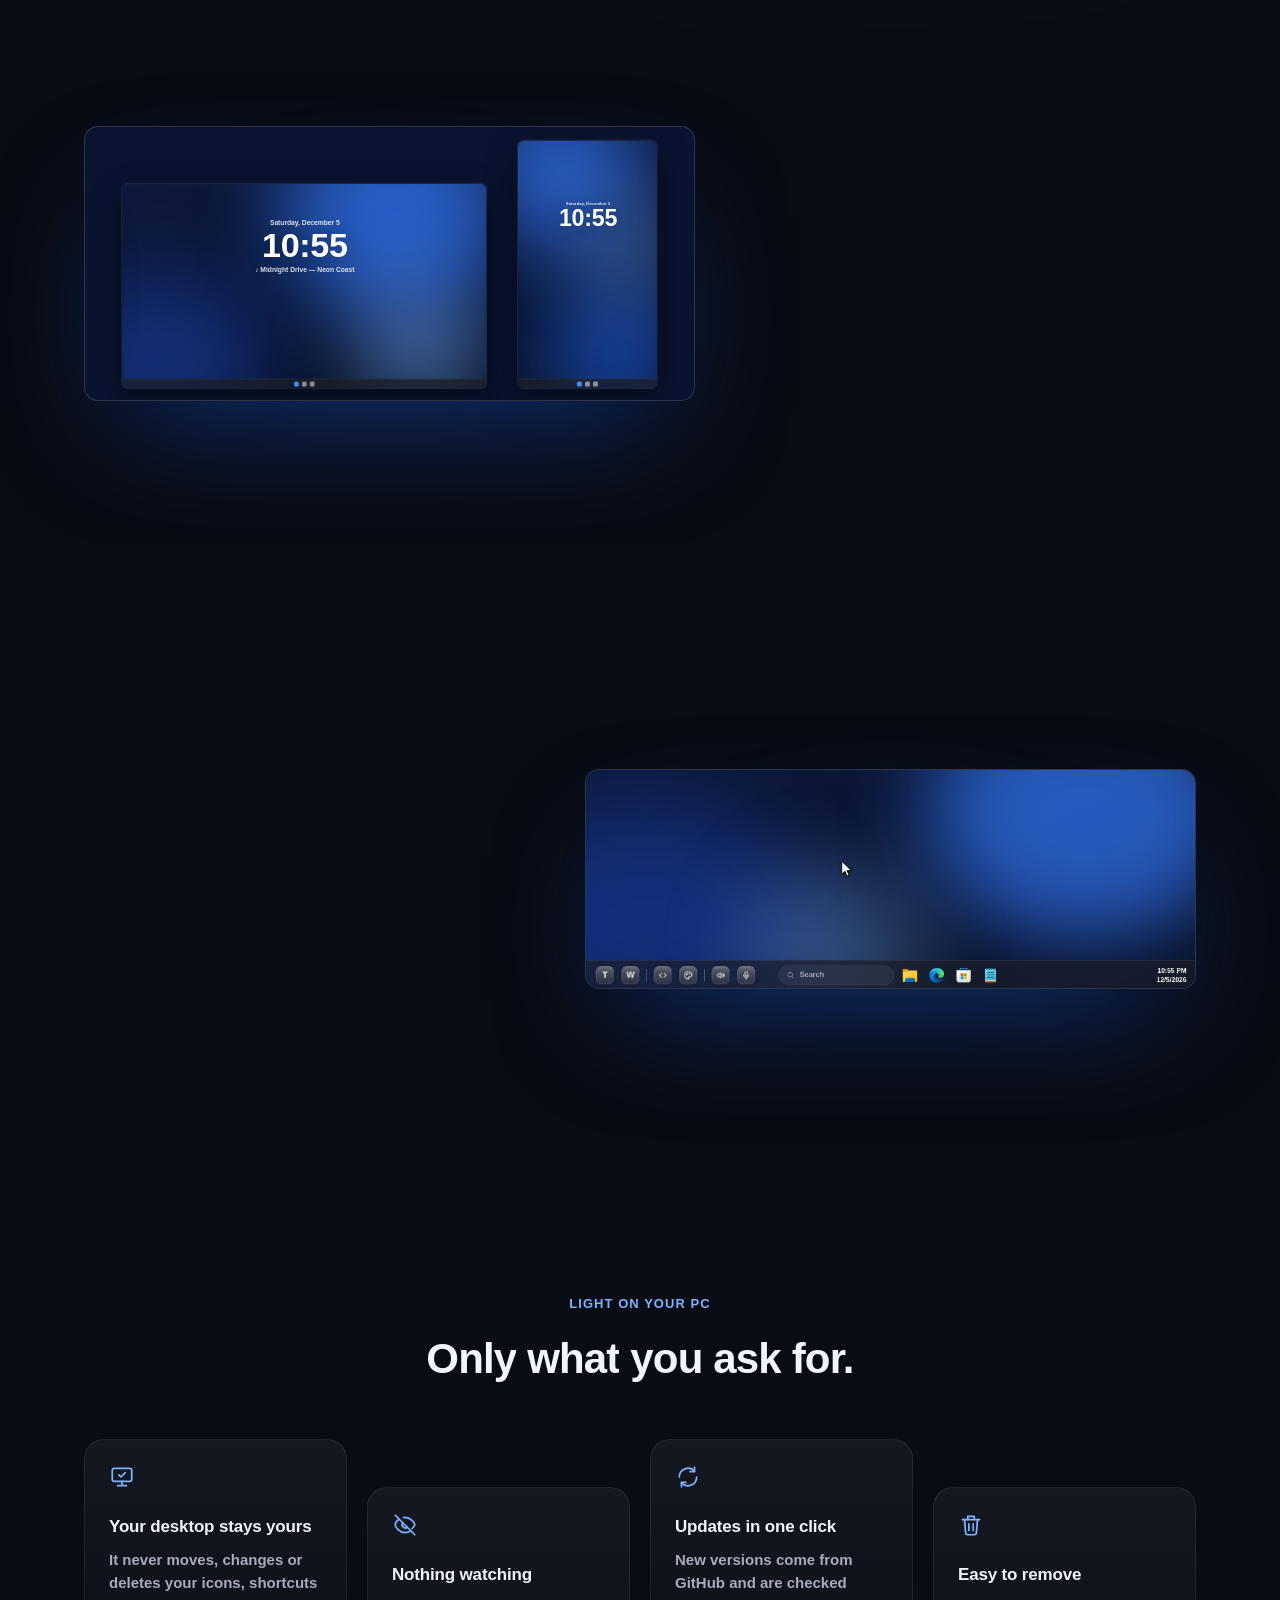
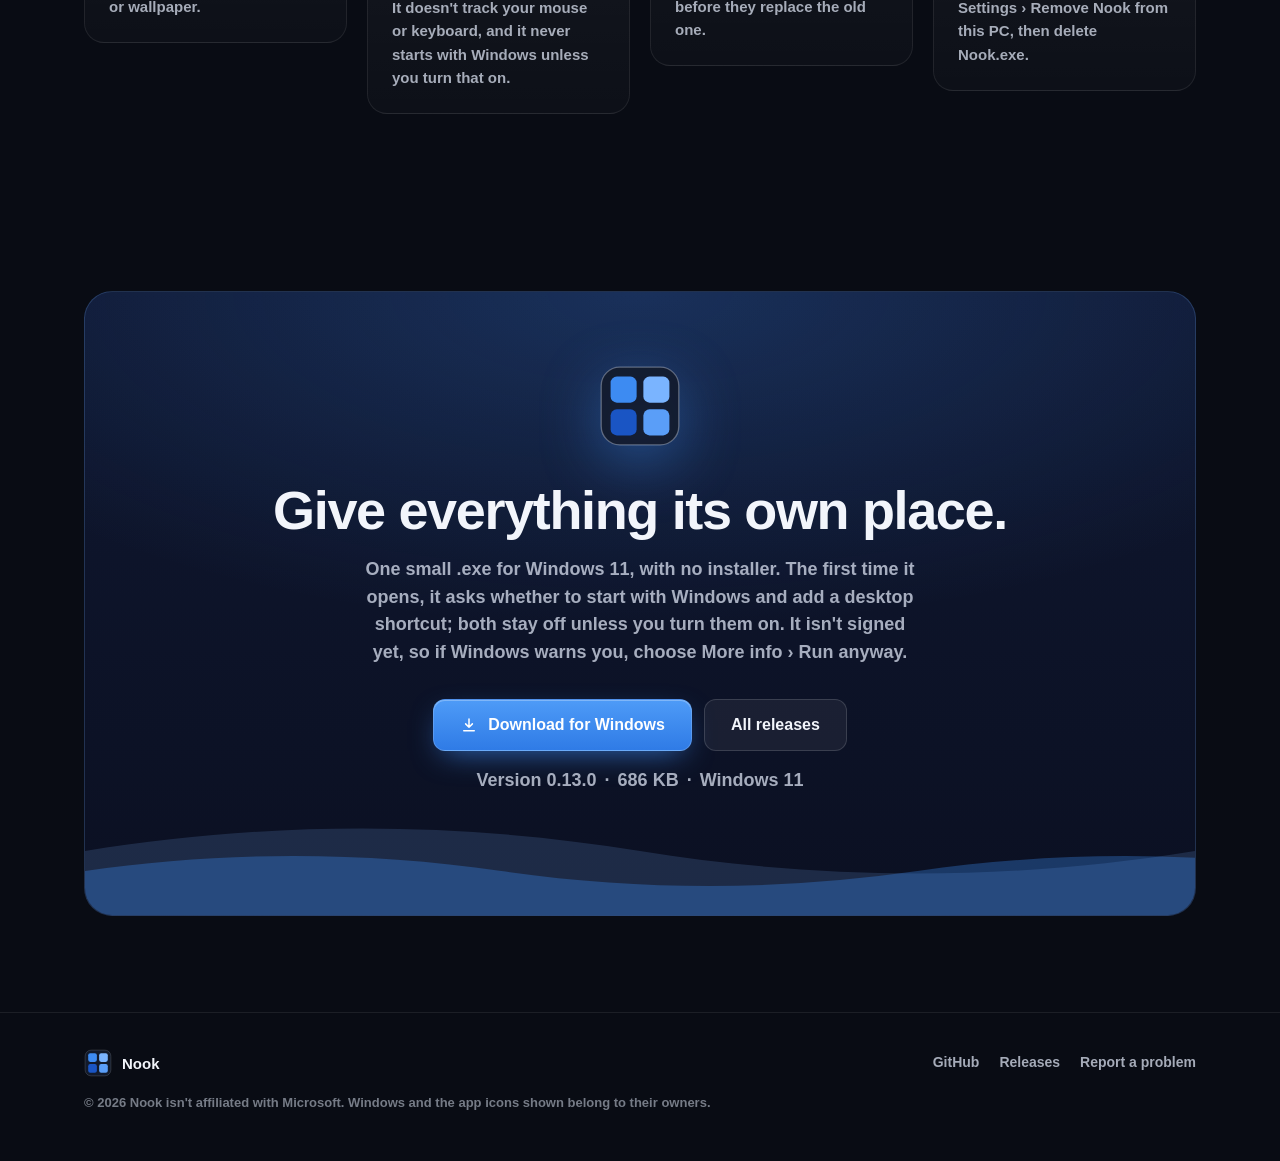
==== commit 45070dd6: "Nook 0.14.0: Nook on the taskbar, see-through taskbar switch, site taskbar demo - Taskbar strip (Tas" ====
--- a/index.html
+++ b/index.html
@@ -4,16 +4,16 @@
   <meta charset="utf-8">
   <meta name="viewport" content="width=device-width, initial-scale=1">
   <title>Nook – everything on your Windows desktop has its own place</title>
-  <meta name="description" content="Nook brings app groups, one-click workspaces, an island and a desktop clock to Windows 11, all in the same quiet, frosted style.">
+  <meta name="description" content="Nook brings app groups, one-click workspaces, an island, a desktop clock and handy taskbar buttons to Windows 11, all in the same quiet, frosted style.">
   <meta name="theme-color" content="#090c14">
   <link rel="icon" href="assets/favicon.ico" sizes="any">
   <link rel="apple-touch-icon" href="assets/apple-touch-icon.png">
   <meta property="og:type" content="website">
   <meta property="og:title" content="Nook">
-  <meta property="og:description" content="Everything on your Windows 11 desktop has its own place: groups, workspaces, an island and a desktop clock.">
+  <meta property="og:description" content="Everything on your Windows 11 desktop has its own place: groups, workspaces, an island, a desktop clock and taskbar buttons.">
   <meta property="og:image" content="https://validred.github.io/nook/assets/og.png">
   <meta name="twitter:card" content="summary_large_image">
-  <link rel="stylesheet" href="styles.css">
+  <link rel="stylesheet" href="styles.css?v=0.13.0">
   <script>
     (function () {
       var d = document.documentElement, play = false;
@@ -24,7 +24,7 @@
       setTimeout(function () { d.classList.remove('intro'); d.classList.add('ready'); }, 5000);
     })();
   </script>
-  <script src="main.js" defer></script>
+  <script src="main.js?v=0.13.0" defer></script>
 </head>
 <body>
   <svg width="0" height="0" style="position:absolute" aria-hidden="true">
@@ -58,27 +58,21 @@
         <a href="#workspaces">Workspaces</a>
         <a href="#island">Island</a>
         <a href="#clock">Clock</a>
+        <a href="#taskbar">Taskbar</a>
       </nav>
       <a class="btn btn-accent btn-small" href="#download">Download</a>
     </div>
   </header>
 
   <!-- the background light, which shifts as you move from one feature to the next -->
-  <div class="ambient" aria-hidden="true"><i data-tone="groups"></i><i data-tone="workspaces"></i><i data-tone="island"></i><i data-tone="clock"></i><i data-tone="download"></i></div>
-  <!-- where you are among the features -->
-  <nav class="rail" aria-label="Features">
-    <a href="#groups" data-rail="groups"><i></i><span>Groups</span></a>
-    <a href="#workspaces" data-rail="workspaces"><i></i><span>Workspaces</span></a>
-    <a href="#island" data-rail="island"><i></i><span>Island</span></a>
-    <a href="#clock" data-rail="clock"><i></i><span>Clock</span></a>
-  </nav>
+  <div class="ambient" aria-hidden="true"><i data-tone="groups"></i><i data-tone="workspaces"></i><i data-tone="island"></i><i data-tone="clock"></i><i data-tone="taskbar"></i><i data-tone="download"></i></div>
 
   <main id="top">
     <section class="hero">
       <div class="container">
         <span class="pill" data-rise style="--i:0"><span class="logo"><svg><use href="#logo"/></svg></span><span>Version <span data-version>0.13.0</span> for Windows 11</span></span>
         <h1 data-rise style="--i:1">Everything has<br><span class="grad">its own place.</span></h1>
-        <p class="lede" data-rise style="--i:2">Nook brings app groups, one-click workspaces, an island and a desktop clock to Windows 11, all in the same quiet, frosted style.</p>
+        <p class="lede" data-rise style="--i:2">Nook brings app groups, one-click workspaces, an island, a desktop clock and handy taskbar buttons to Windows 11, all in the same quiet, frosted style.</p>
         <div class="cta" data-rise style="--i:3">
           <a class="btn btn-accent btn-large" data-download href="https://github.com/ValidRed/nook/releases/download/v0.13.0/Nook.exe">
             <svg aria-hidden="true"><use href="#i-download"/></svg>Download for Windows
@@ -167,6 +161,24 @@
         </div>
         <div class="feature-visual" data-reveal data-float>
           <div class="float-inner"><div class="tilt stage" data-demo="clock" style="--h:450" role="img" aria-label="Two screens, one wide and one tall, each with a big clock in the upper third and the date above it. The clocks grow and shrink, turn to frosted glass, and a window slides over one to show it stays behind your windows."><div class="desk" aria-hidden="true"></div></div></div>
+        </div>
+      </div>
+    </section>
+
+    <section class="feature" id="taskbar">
+      <div class="container feature-row">
+        <div class="feature-copy" data-reveal>
+          <p class="kicker">Taskbar</p>
+          <h2>A few handy buttons on the taskbar.</h2>
+          <p>Small tiles of frosted glass on the empty part of the taskbar: your groups and workspaces, a switch for the speakers Windows hides several menus deep, and a mic mute that glows red while you're muted. They sit on top; the taskbar itself is left alone.</p>
+          <ul class="points">
+            <li><svg viewBox="0 0 24 24" aria-hidden="true"><rect x="3" y="15" width="18" height="6" rx="1.5"/><rect x="6" y="4" width="12" height="8" rx="1.5"/><path d="M12 12v3"/></svg>Groups pop open above it; workspaces lay out in one click</li>
+            <li><svg viewBox="0 0 24 24" aria-hidden="true"><path d="M4 15v-3a8 8 0 0 1 16 0v3"/><rect x="3" y="14" width="4" height="6" rx="1.5"/><rect x="17" y="14" width="4" height="6" rx="1.5"/></svg>Speakers to headphones and back in one click</li>
+            <li><svg viewBox="0 0 24 24" aria-hidden="true"><rect x="9" y="3" width="6" height="11" rx="3"/><path d="M5.5 11a6.5 6.5 0 0 0 13 0M12 17.5V21"/></svg>Mutes every microphone at once</li>
+          </ul>
+        </div>
+        <div class="feature-visual" data-reveal data-float>
+          <div class="float-inner"><div class="tilt stage" data-demo="taskbar" style="--h:360" role="img" aria-label="The bottom of a Windows 11 desktop. Nook's frosted-glass buttons sit at the left end of the taskbar: a pointer opens a group above the taskbar, runs a workspace that lays out Edge and Terminal, swaps the sound to headphones, and mutes the microphone, which glows red."><div class="desk" aria-hidden="true"></div></div></div>
         </div>
       </div>
     </section>
--- a/styles.css
+++ b/styles.css
@@ -379,6 +379,35 @@
 .tb-search svg { width: 14px; height: 14px; }
 .tb-tray { position: absolute; right: 14px; top: 0; height: 100%; display: flex; flex-direction: column; align-items: flex-end; justify-content: center; font-size: 11px; line-height: 1.35; }
 
+/* Nook's buttons on the taskbar: white icons on small tiles of frosted glass */
+.nk-strip { position: absolute; left: 10px; top: 0; height: 100%; display: flex; align-items: center; }
+.nk-b { position: relative; width: 40px; height: 40px; margin: 0 1px; display: grid; place-items: center; border-radius: 6px; }
+.nk-g {
+  position: relative; width: 30px; height: 30px; border-radius: 9px; display: grid; place-items: center;
+  color: #fff; font-family: var(--font-display); font-size: 14px; font-weight: 700;
+  background: linear-gradient(180deg, rgba(255, 255, 255, 0.24), rgba(255, 255, 255, 0.1));
+  -webkit-backdrop-filter: blur(8px) saturate(150%); backdrop-filter: blur(8px) saturate(150%);
+  border: 1px solid rgba(255, 255, 255, 0.16); border-top-color: rgba(255, 255, 255, 0.42);
+  box-shadow: 0 1px 4px rgba(0, 0, 0, 0.35), inset 0 10px 10px -8px rgba(255, 255, 255, 0.22);
+  transition: background 0.25s, box-shadow 0.25s, transform 0.15s;
+}
+.nk-g svg { width: 16px; height: 16px; fill: none; stroke: #fff; stroke-width: 1.7; stroke-linecap: round; stroke-linejoin: round; }
+.nk-b.hover .nk-g { background: linear-gradient(180deg, rgba(255, 255, 255, 0.34), rgba(255, 255, 255, 0.16)); }
+.nk-b.press .nk-g { transform: scale(0.9); }
+.nk-line { width: 1px; height: 20px; margin: 0 5px; background: rgba(255, 255, 255, 0.25); }
+.nk-b.busy .nk-g { animation: nk-busy 0.8s ease-out infinite; }
+@keyframes nk-busy { from { box-shadow: 0 0 0 0 rgba(255, 255, 255, 0.85); } to { box-shadow: 0 0 0 9px rgba(255, 255, 255, 0); } }
+.nk-g .slash { display: none; }
+.nk-b.muted .nk-g { background: linear-gradient(180deg, rgba(255, 105, 95, 0.82), rgba(255, 69, 58, 0.62)); border-color: rgba(255, 160, 150, 0.4); animation: nk-breathe 2.8s ease-in-out infinite; }
+.nk-b.muted .slash { display: inline; }
+@keyframes nk-breathe { 0%, 100% { box-shadow: 0 0 6px 1px rgba(255, 69, 58, 0.35); } 50% { box-shadow: 0 0 16px 4px rgba(255, 69, 58, 0.8); } }
+.nk-bubble {
+  position: absolute; z-index: 15; display: flex; align-items: center; gap: 9px; padding: 8px 12px; border-radius: 10px; opacity: 0;
+  font-size: 13px; font-weight: 700; color: #fff; background: rgba(32, 32, 32, 0.95); border: 1px solid rgba(255, 255, 255, 0.15);
+  box-shadow: 0 6px 18px rgba(0, 0, 0, 0.4); white-space: nowrap; pointer-events: none;
+}
+.nk-bubble svg { width: 15px; height: 15px; fill: none; stroke: #fff; stroke-width: 1.7; stroke-linecap: round; stroke-linejoin: round; }
+
 /* the pointer */
 .cursor { position: absolute; left: 0; top: 0; width: 22px; height: 30px; z-index: 20; pointer-events: none; filter: drop-shadow(0 2px 3px rgba(0, 0, 0, 0.5)); }
 .cursor svg { width: 100%; height: 100%; transform-origin: 2px 2px; transition: transform 0.1s; }
@@ -633,23 +662,15 @@
 .ambient i[data-tone="workspaces"] { background: radial-gradient(48% 46% at 24% 46%, rgba(108, 99, 255, 0.17), transparent 70%); }
 .ambient i[data-tone="island"] { background: radial-gradient(48% 46% at 76% 42%, rgba(47, 168, 255, 0.16), transparent 70%); }
 .ambient i[data-tone="clock"] { background: radial-gradient(48% 46% at 24% 46%, rgba(26, 85, 196, 0.26), transparent 70%); }
+.ambient i[data-tone="taskbar"] { background: radial-gradient(48% 46% at 76% 54%, rgba(122, 180, 255, 0.15), transparent 70%); }
 .ambient i[data-tone="download"] { background: radial-gradient(56% 50% at 50% 62%, rgba(61, 139, 242, 0.2), transparent 70%); }
 html[data-scene="groups"] .ambient i[data-tone="groups"],
 html[data-scene="workspaces"] .ambient i[data-tone="workspaces"],
 html[data-scene="island"] .ambient i[data-tone="island"],
 html[data-scene="clock"] .ambient i[data-tone="clock"],
+html[data-scene="taskbar"] .ambient i[data-tone="taskbar"],
 html[data-scene="download"] .ambient i[data-tone="download"] { opacity: 1; }
 
-/* the rail: a dot per feature, the one on screen stretched and labelled */
-.rail { position: fixed; z-index: 40; right: 26px; top: 50%; translate: 12px -50%; display: flex; flex-direction: column; gap: 14px; opacity: 0; pointer-events: none; transition: opacity 0.4s, translate 0.6s var(--ease-out); }
-.rail.show { opacity: 1; translate: 0 -50%; pointer-events: auto; }
-.rail a { display: flex; align-items: center; justify-content: flex-end; gap: 10px; text-decoration: none; color: var(--text-2); font-size: 13px; font-weight: 700; }
-.rail i { width: 8px; height: 8px; border-radius: 4px; background: rgba(255, 255, 255, 0.28); transition: height 0.5s cubic-bezier(0.34, 1.56, 0.64, 1), background-color 0.3s; }
-.rail span { opacity: 0; translate: 6px 0; transition: opacity 0.3s, translate 0.4s var(--ease-out); }
-.rail a.on i { height: 24px; background: var(--blue); box-shadow: 0 0 14px rgba(61, 139, 242, 0.6); }
-.rail a.on span, .rail a:hover span { opacity: 1; translate: 0 0; }
-.rail a:hover i { background: rgba(255, 255, 255, 0.6); }
-@media (max-width: 1180px) { .rail { display: none; } }
 
 /* headlines rise in word by word, each from behind its own little mask */
 html.scenes [data-reveal] h2 .w { display: inline-block; overflow: hidden; vertical-align: top; padding-bottom: 0.1em; margin-bottom: -0.1em; }
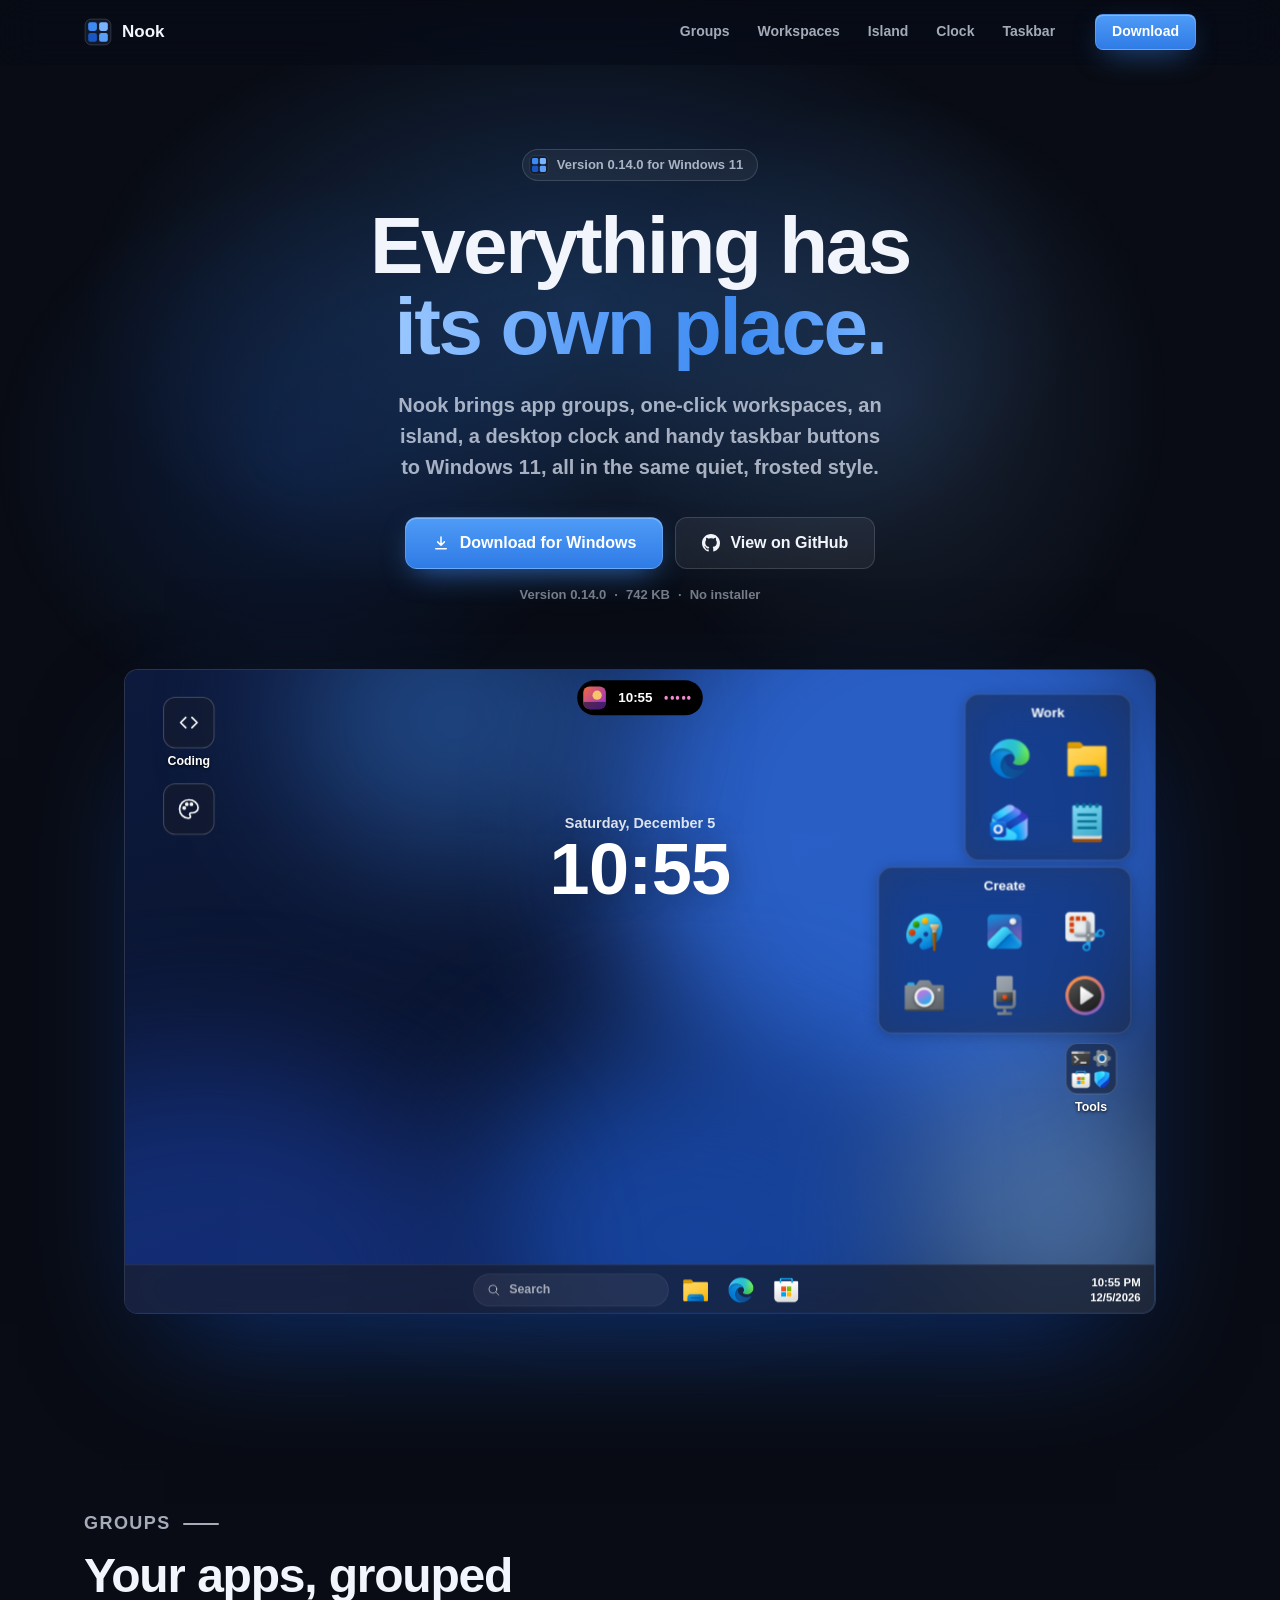
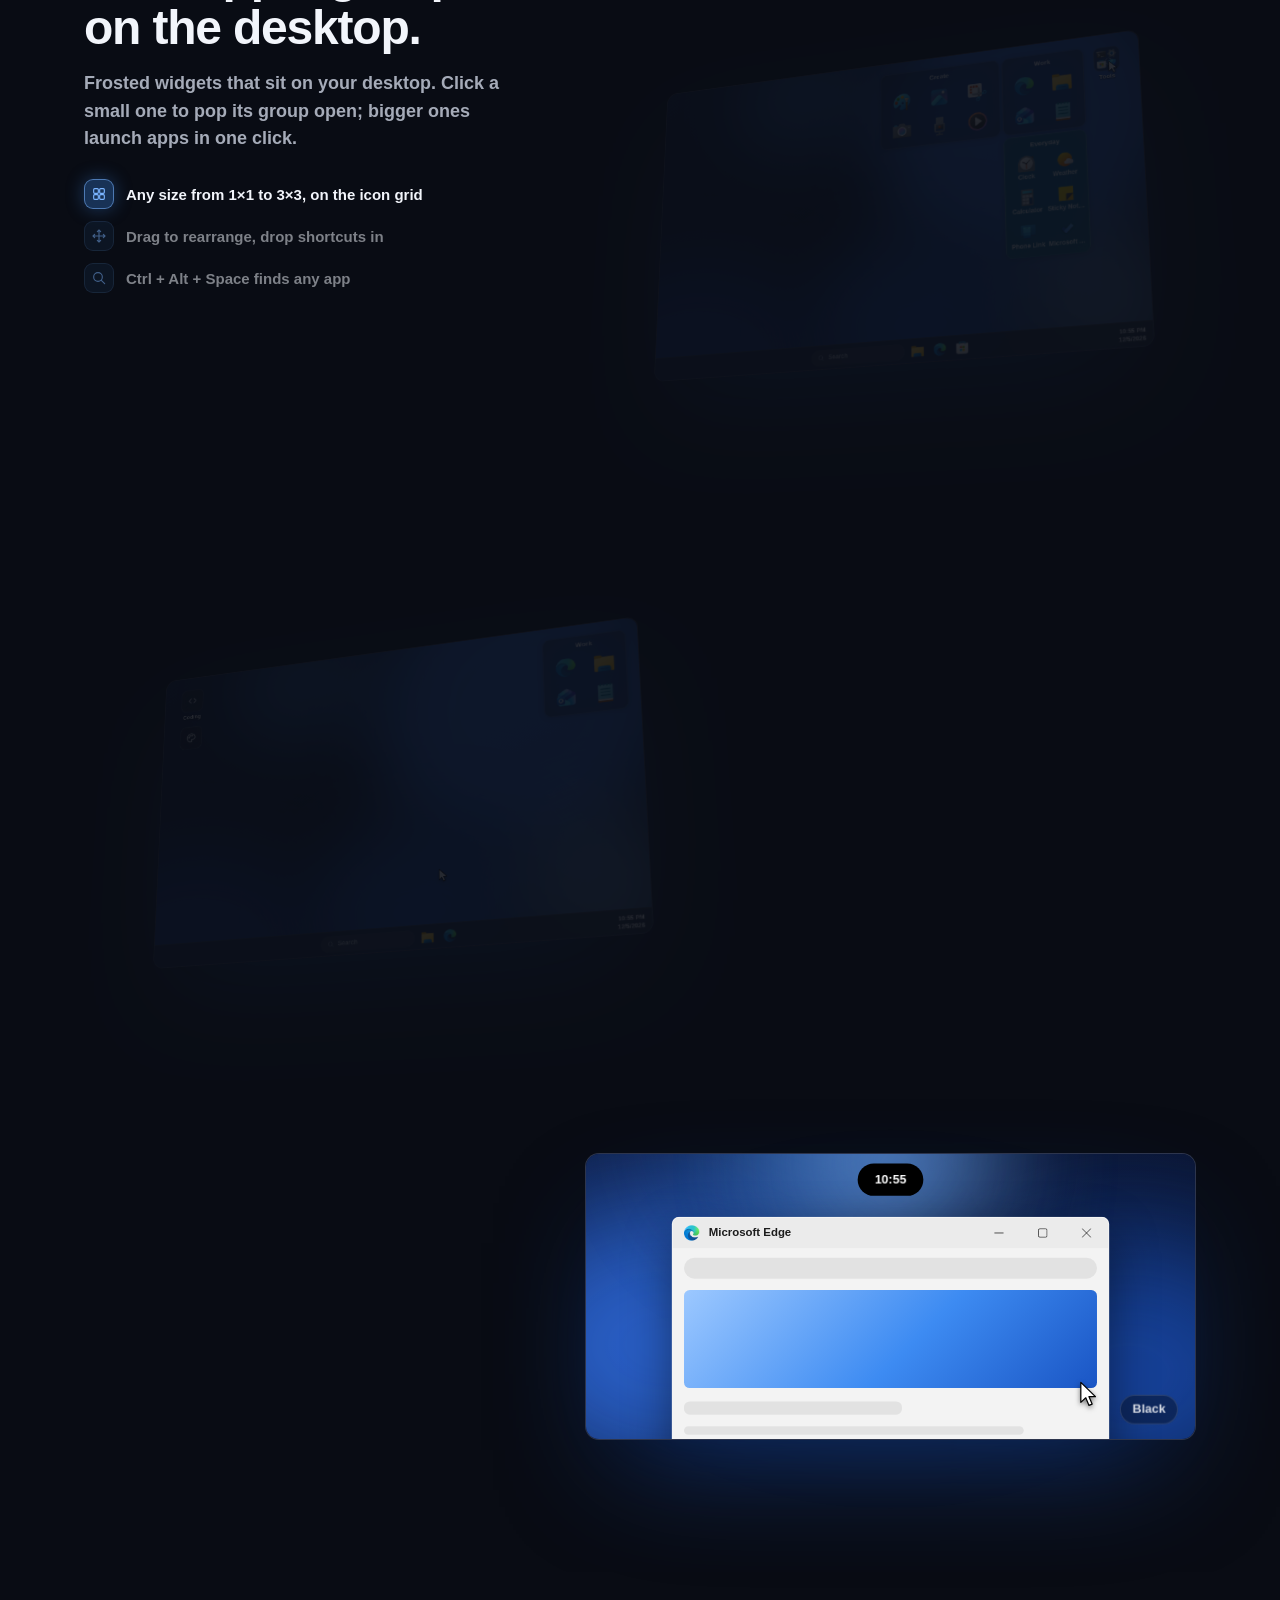
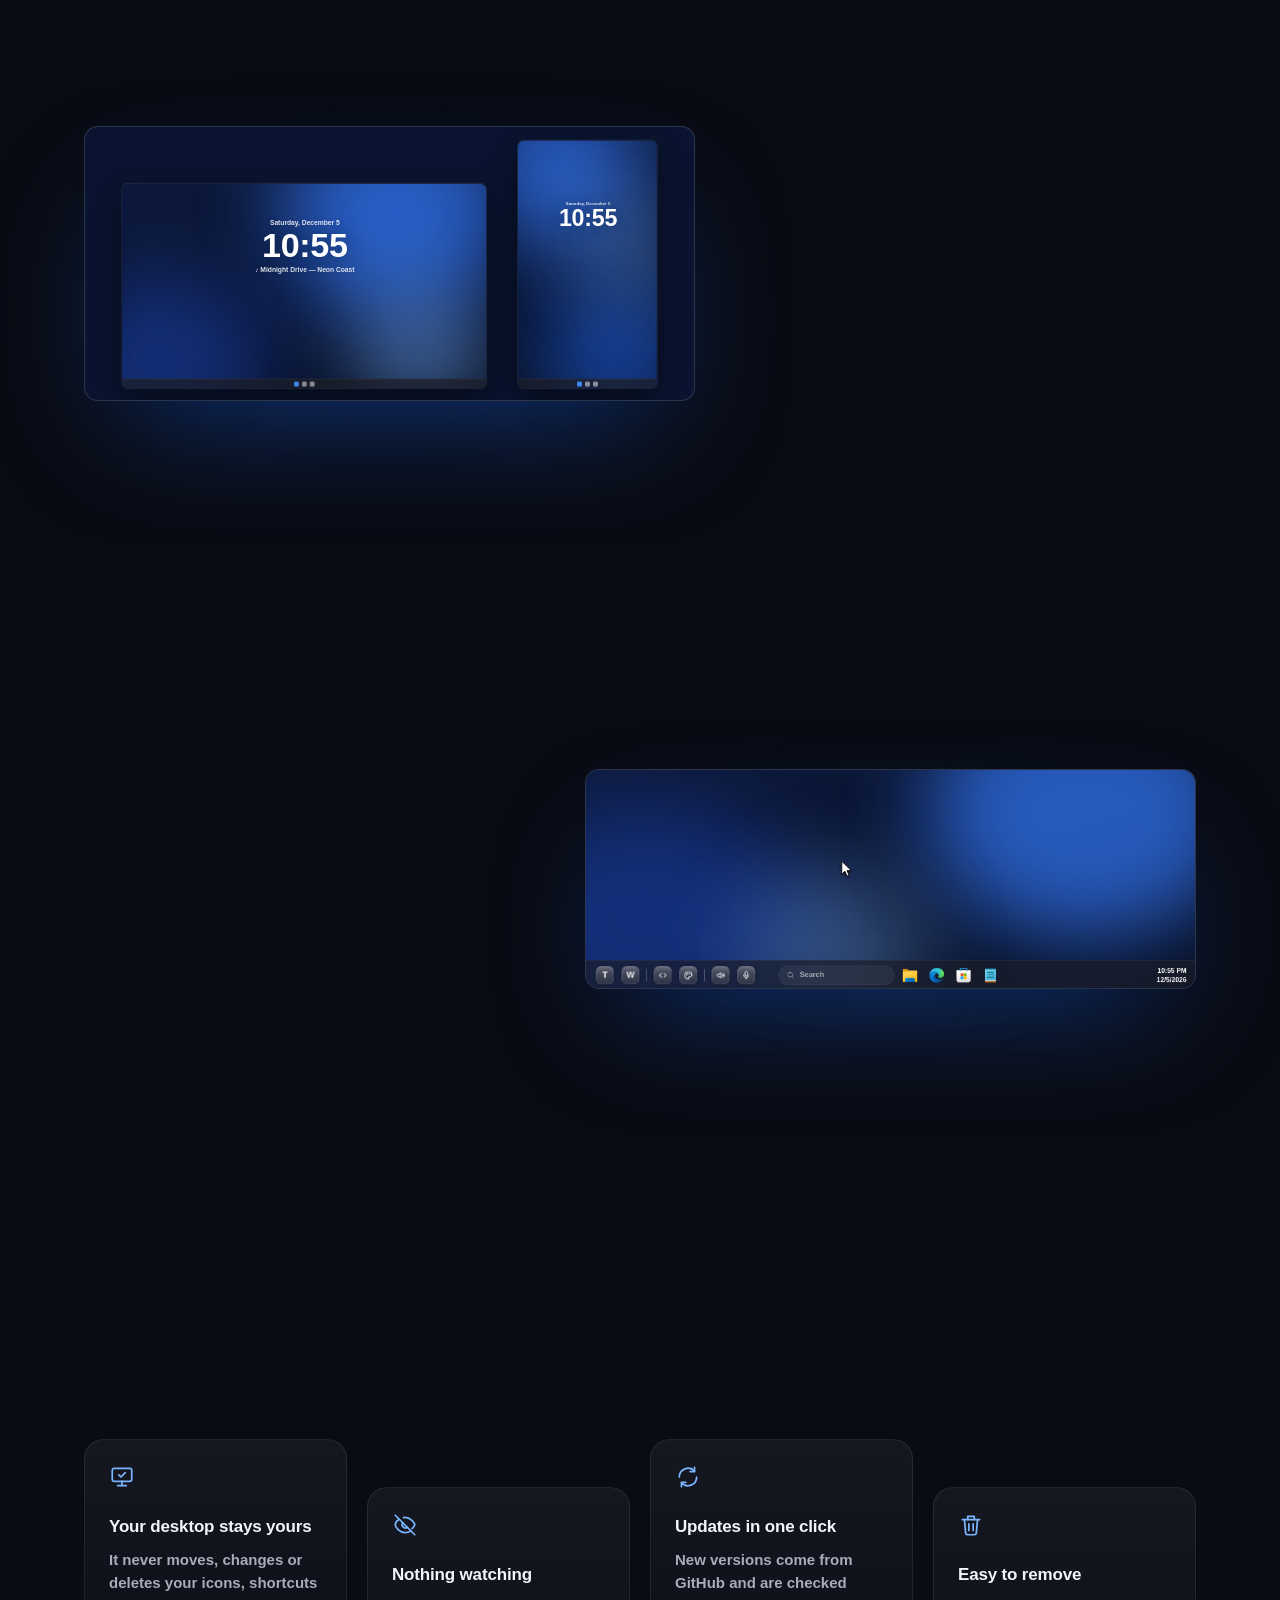
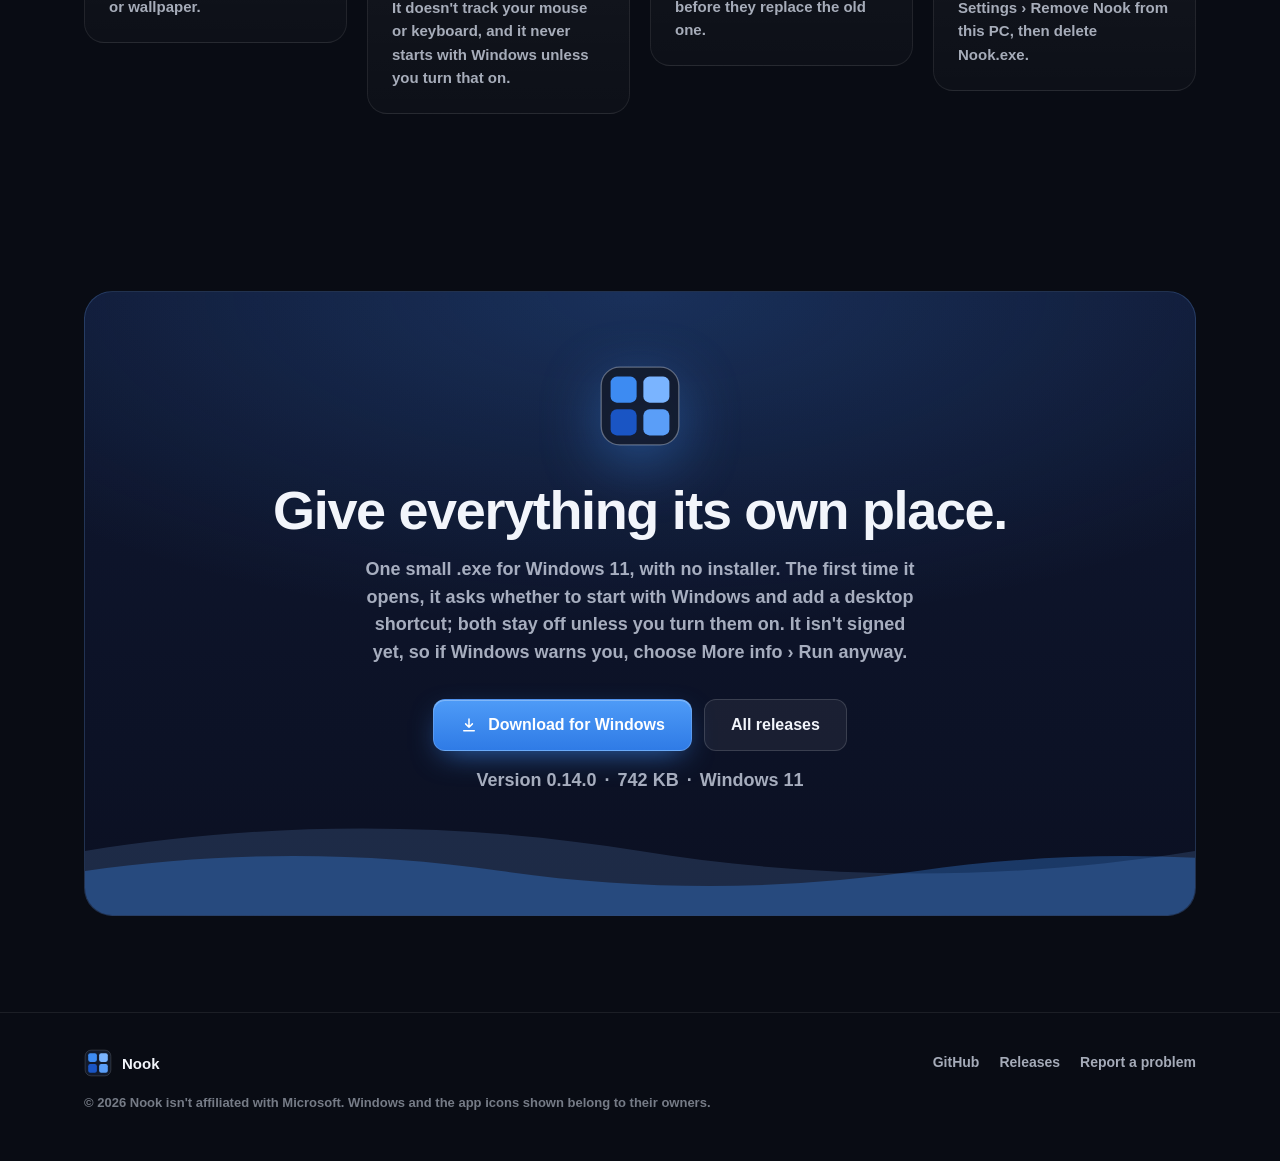
==== commit 0119ee8a: "Site: download button for Nook 0.14.0" ====
--- a/index.html
+++ b/index.html
@@ -13,7 +13,7 @@
   <meta property="og:description" content="Everything on your Windows 11 desktop has its own place: groups, workspaces, an island, a desktop clock and taskbar buttons.">
   <meta property="og:image" content="https://validred.github.io/nook/assets/og.png">
   <meta name="twitter:card" content="summary_large_image">
-  <link rel="stylesheet" href="styles.css?v=0.13.0">
+  <link rel="stylesheet" href="styles.css?v=0.14.0">
   <script>
     (function () {
       var d = document.documentElement, play = false;
@@ -24,7 +24,7 @@
       setTimeout(function () { d.classList.remove('intro'); d.classList.add('ready'); }, 5000);
     })();
   </script>
-  <script src="main.js?v=0.13.0" defer></script>
+  <script src="main.js?v=0.14.0" defer></script>
 </head>
 <body>
   <svg width="0" height="0" style="position:absolute" aria-hidden="true">
@@ -70,18 +70,18 @@
   <main id="top">
     <section class="hero">
       <div class="container">
-        <span class="pill" data-rise style="--i:0"><span class="logo"><svg><use href="#logo"/></svg></span><span>Version <span data-version>0.13.0</span> for Windows 11</span></span>
+        <span class="pill" data-rise style="--i:0"><span class="logo"><svg><use href="#logo"/></svg></span><span>Version <span data-version>0.14.0</span> for Windows 11</span></span>
         <h1 data-rise style="--i:1">Everything has<br><span class="grad">its own place.</span></h1>
         <p class="lede" data-rise style="--i:2">Nook brings app groups, one-click workspaces, an island, a desktop clock and handy taskbar buttons to Windows 11, all in the same quiet, frosted style.</p>
         <div class="cta" data-rise style="--i:3">
-          <a class="btn btn-accent btn-large" data-download href="https://github.com/ValidRed/nook/releases/download/v0.13.0/Nook.exe">
+          <a class="btn btn-accent btn-large" data-download href="https://github.com/ValidRed/nook/releases/download/v0.14.0/Nook.exe">
             <svg aria-hidden="true"><use href="#i-download"/></svg>Download for Windows
           </a>
           <a class="btn btn-ghost btn-large" href="https://github.com/ValidRed/nook">
             <svg aria-hidden="true"><use href="#i-github"/></svg>View on GitHub
           </a>
         </div>
-        <p class="meta" data-rise style="--i:4"><span>Version <span data-version>0.13.0</span></span><span data-size>686 KB</span><span>No installer</span></p>
+        <p class="meta" data-rise style="--i:4"><span>Version <span data-version>0.14.0</span></span><span data-size>742 KB</span><span>No installer</span></p>
       </div>
 
       <div class="stage-wrap" data-rise style="--i:5">
@@ -229,12 +229,12 @@
           <h2>Give everything its own place.</h2>
           <p>One small .exe for Windows 11, with no installer. The first time it opens, it asks whether to start with Windows and add a desktop shortcut; both stay off unless you turn them on. It isn't signed yet, so if Windows warns you, choose More info › Run anyway.</p>
           <div class="cta">
-            <a class="btn btn-accent btn-large" data-download href="https://github.com/ValidRed/nook/releases/download/v0.13.0/Nook.exe">
+            <a class="btn btn-accent btn-large" data-download href="https://github.com/ValidRed/nook/releases/download/v0.14.0/Nook.exe">
               <svg aria-hidden="true"><use href="#i-download"/></svg>Download for Windows
             </a>
             <a class="btn btn-ghost btn-large" href="https://github.com/ValidRed/nook/releases">All releases</a>
           </div>
-          <p class="meta"><span>Version <span data-version>0.13.0</span></span><span data-size>686 KB</span><span>Windows 11</span></p>
+          <p class="meta"><span>Version <span data-version>0.14.0</span></span><span data-size>742 KB</span><span>Windows 11</span></p>
           <div class="waves" aria-hidden="true">
             <svg viewBox="0 0 2400 110" preserveAspectRatio="none"><path fill="rgba(122,180,255,.16)" d="M0 46 C 200 16 400 16 600 46 S 1000 76 1200 46 S 1600 16 1800 46 S 2200 76 2400 46 V110 H0Z"/></svg>
             <svg viewBox="0 0 2400 110" preserveAspectRatio="none"><path fill="rgba(61,139,242,.32)" d="M0 66 C 150 46 300 46 450 66 S 750 86 900 66 S 1200 46 1350 66 S 1650 86 1800 66 S 2100 46 2250 66 S 2400 76 2400 66 V110 H0Z"/></svg>
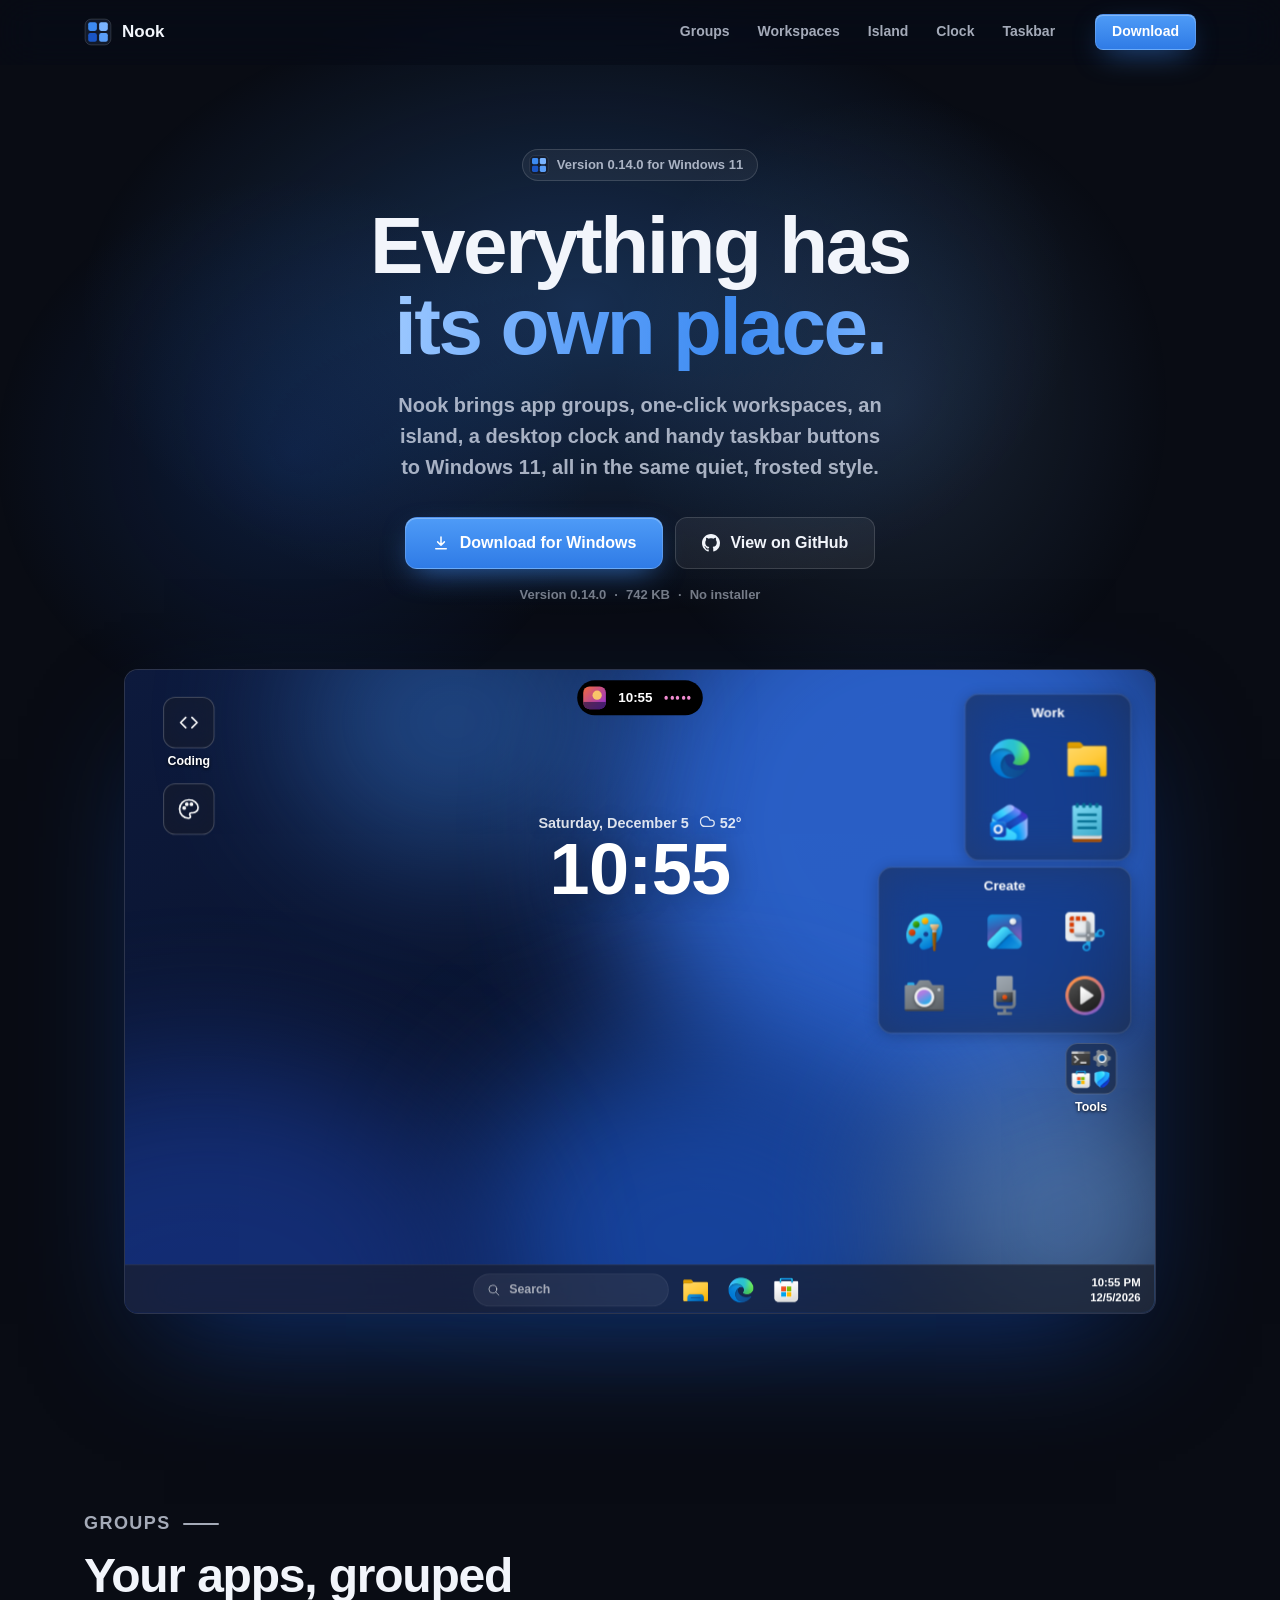
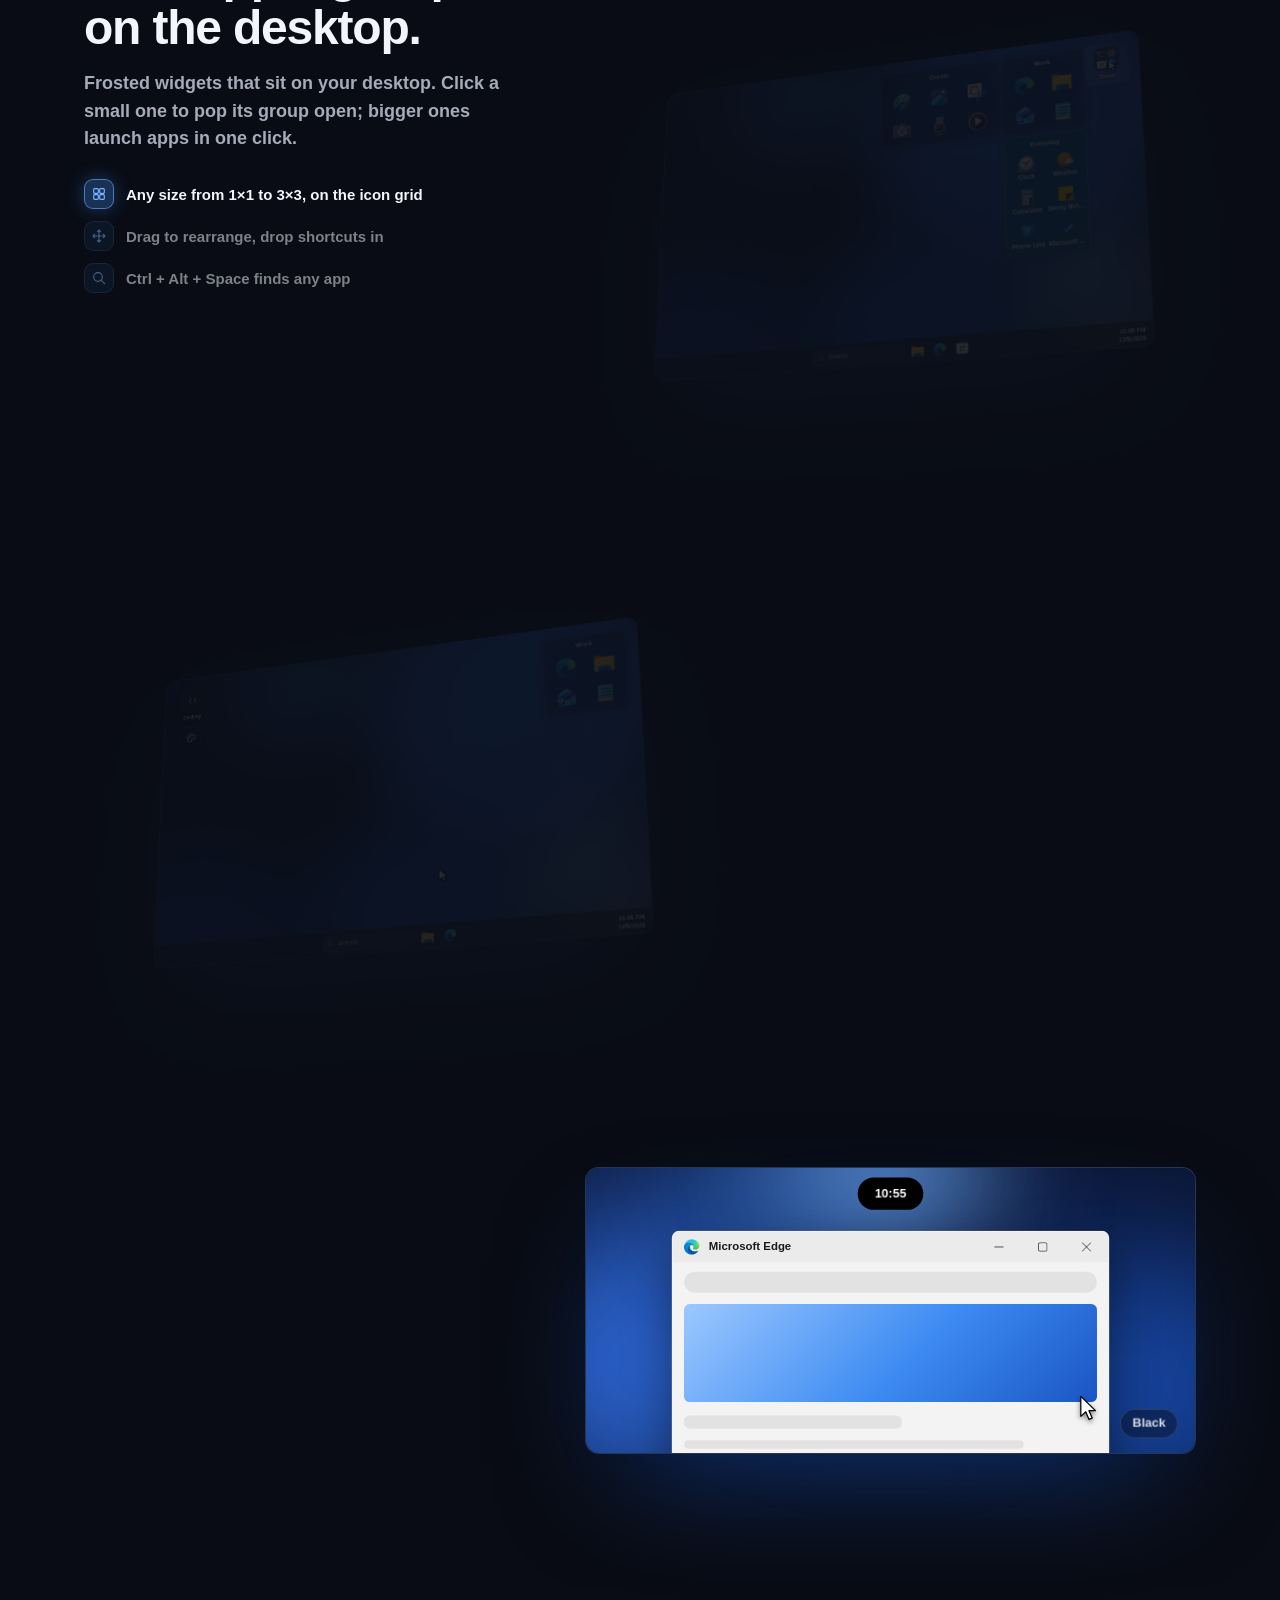
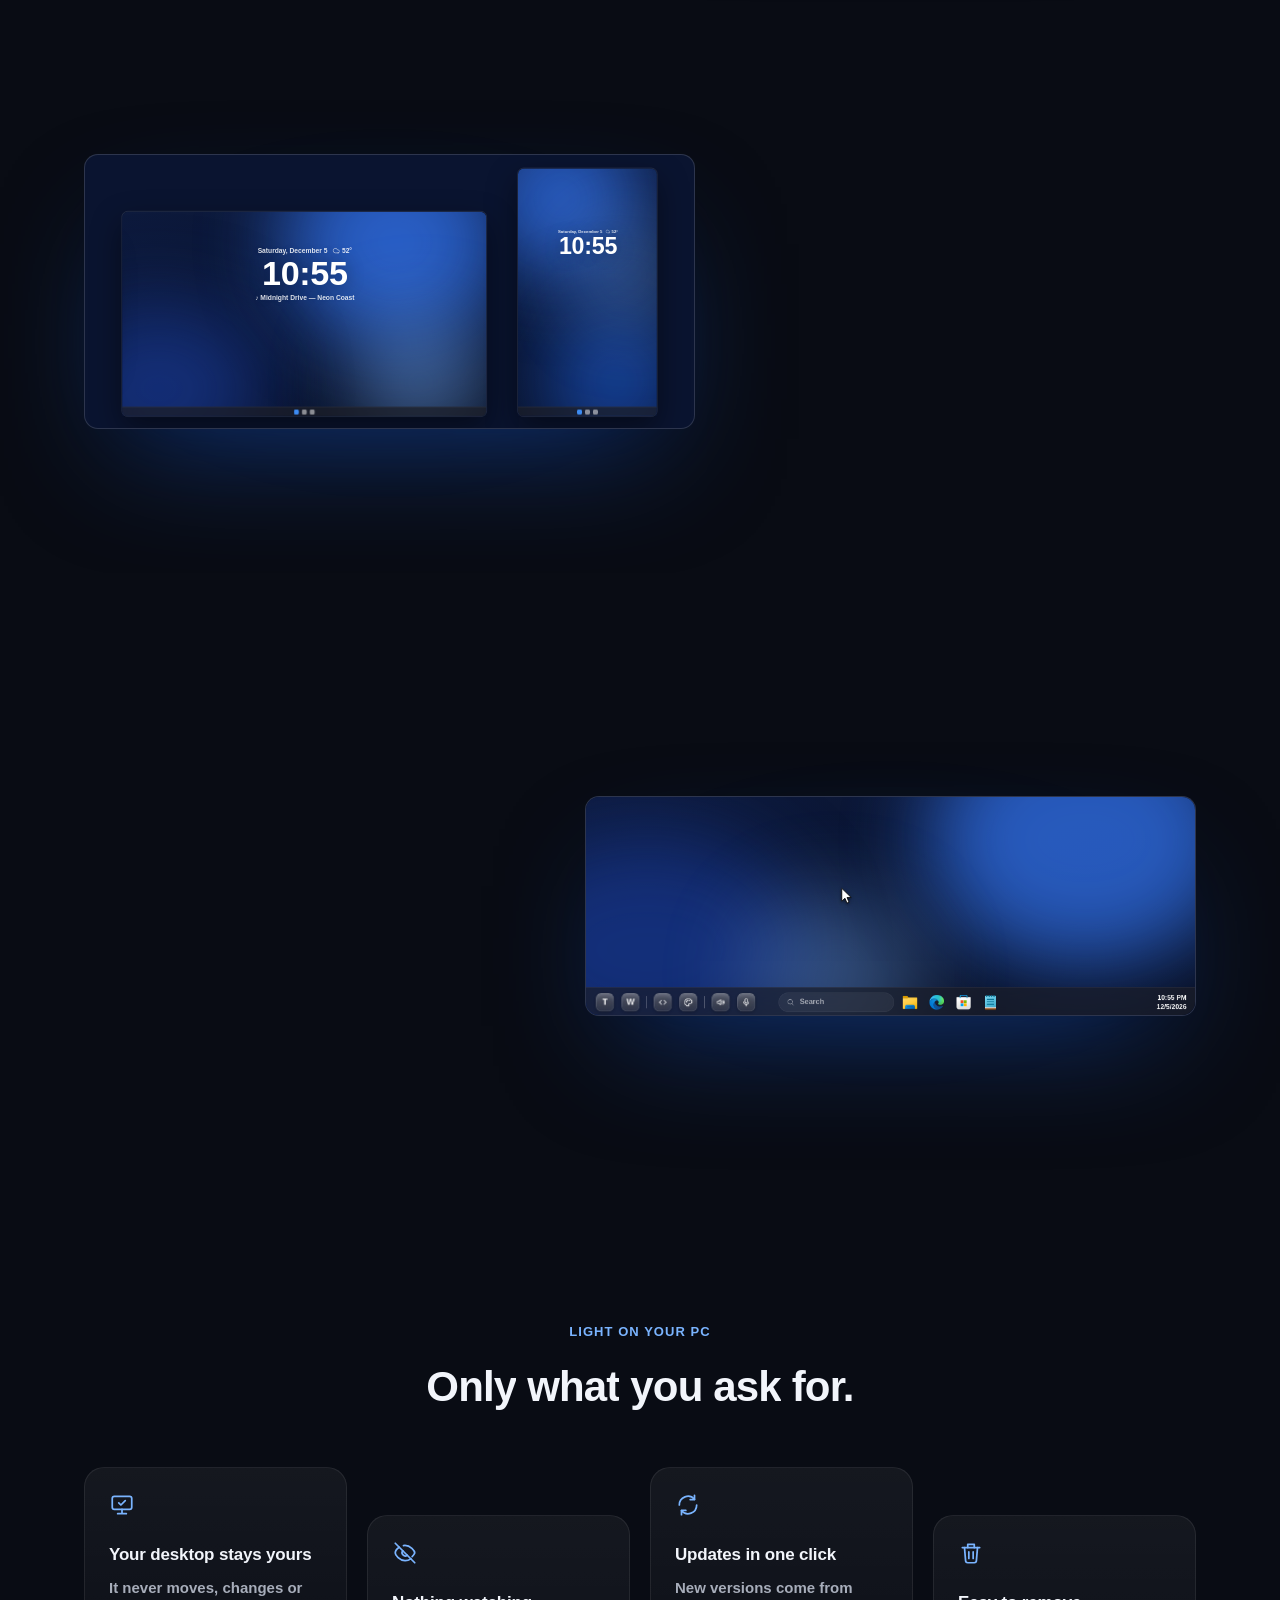
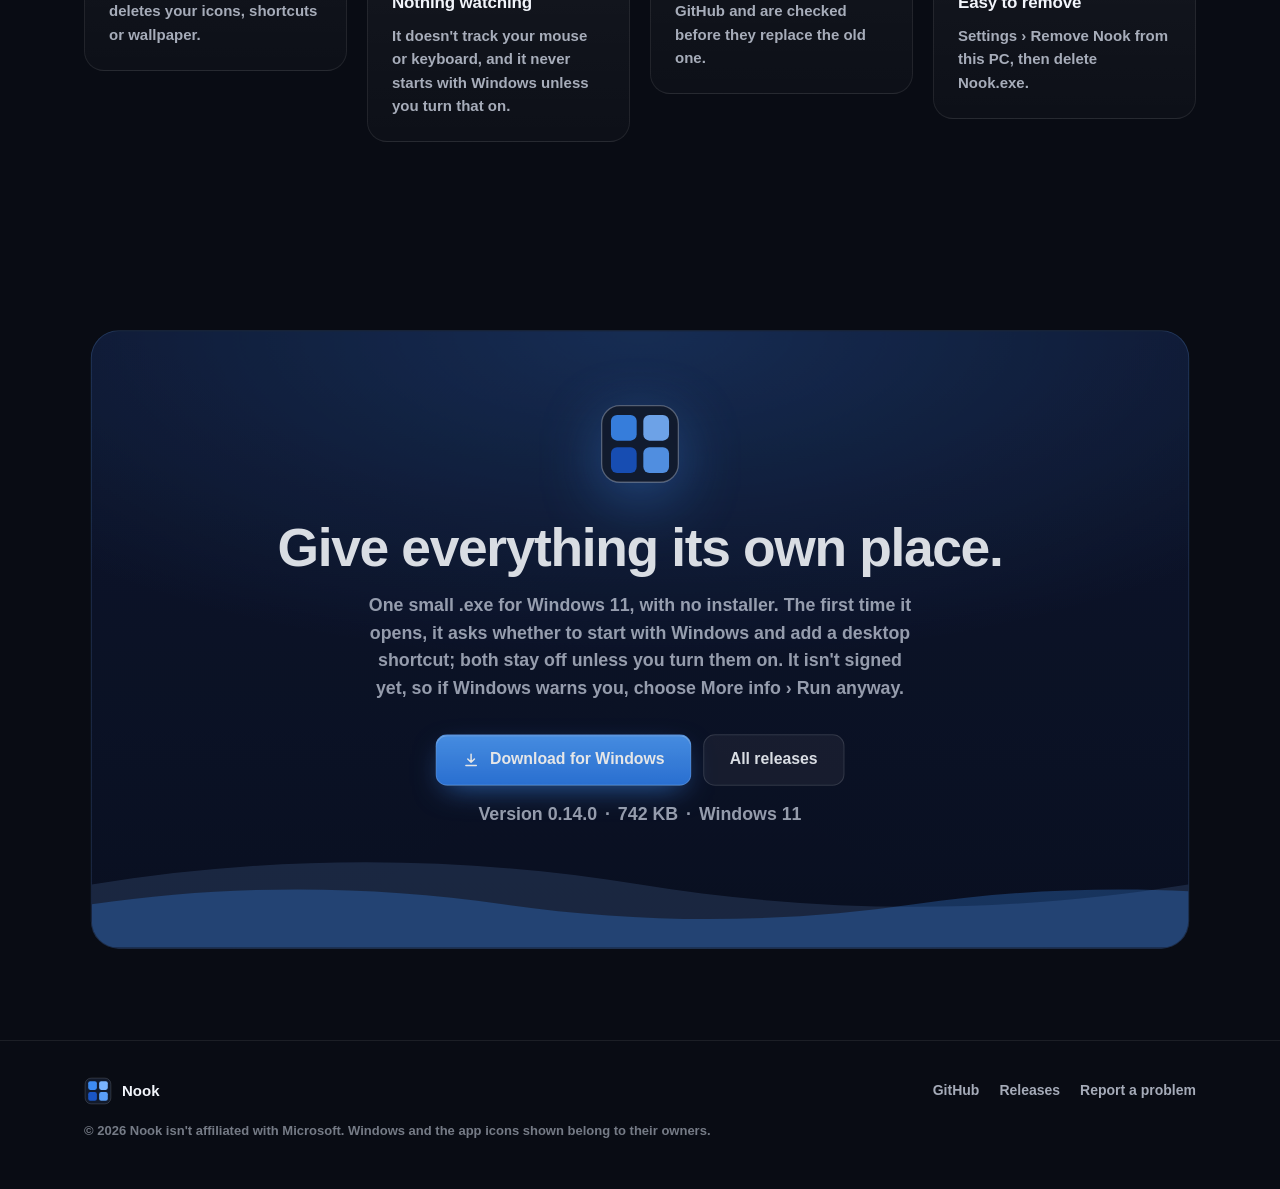
==== commit 4f4c3358: "Nook 0.15.0: weather on the island and desktop clock, date switch - Weather (Weather.cs): WeatherSer" ====
--- a/index.html
+++ b/index.html
@@ -134,7 +134,7 @@
         <div class="feature-copy" data-reveal>
           <p class="kicker">Island</p>
           <h2>The time, your music, your PC.</h2>
-          <p>A small pill at the top of your screen. It shows what's playing with a live visualizer, keeps a running timer in view, holds whatever you drop on it until you drag it off where it goes, and steps aside for full-screen games and videos.</p>
+          <p>A small pill at the top of your screen. It shows what's playing with a live visualizer and the weather where you are, keeps a running timer in view, holds whatever you drop on it until you drag it off where it goes, and steps aside for full-screen games and videos.</p>
           <ul class="points">
             <li><svg viewBox="0 0 24 24" aria-hidden="true"><path d="M8 9.5 12 5.5l4 4M8 14.5l4 4 4-4"/></svg>Scroll from your music to a timer, the time and your PC</li>
             <li><svg viewBox="0 0 24 24" aria-hidden="true"><path d="M4 15v-3a8 8 0 0 1 16 0v3"/><rect x="3" y="14" width="4" height="6" rx="1.5"/><rect x="17" y="14" width="4" height="6" rx="1.5"/></svg>Headphones and charging show up as they connect</li>
@@ -152,7 +152,7 @@
         <div class="feature-copy" data-reveal>
           <p class="kicker">Desktop clock</p>
           <h2>A lock-screen clock for your desktop.</h2>
-          <p>Big and bold in the upper third of the screens you pick, with the date above it and what's playing below, like a phone's lock screen.</p>
+          <p>Big and bold in the upper third of the screens you pick, with the date and the weather above it and what's playing below, like a phone's lock screen.</p>
           <ul class="points">
             <li><svg viewBox="0 0 24 24" aria-hidden="true"><rect x="2" y="6" width="13" height="9" rx="1.5"/><rect x="17" y="3" width="5" height="12" rx="1.5"/><path d="M6.5 19h4M8.5 15v4"/></svg>One screen, several, or all of them</li>
             <li><svg viewBox="0 0 24 24" aria-hidden="true"><path d="M3 19 8 5h1l5 14M5 14h7"/><path d="M15 19l3-8h1l3 8M16 16.5h5"/></svg>Any size and font, solid or frosted glass</li>
--- a/styles.css
+++ b/styles.css
@@ -601,6 +601,11 @@
 .dclock { position: absolute; z-index: 2; text-align: center; color: #fff; text-shadow: 0 0 28px rgba(0, 0, 0, 0.35); pointer-events: none; transform: translate(-50%, -50%); }
 .dclock b { display: block; font-family: var(--font-display); font-weight: 700; line-height: 1.05; letter-spacing: -0.01em; white-space: nowrap; }
 .dclock small { display: block; font-family: var(--font-display); white-space: nowrap; opacity: 0.85; }
+/* the weather beside the date: a small cloud that drifts, and the temperature */
+.dclock .wx { margin-left: 0.7em; }
+.dclock .wx svg { width: 1.15em; height: 1.15em; margin-right: 0.3em; vertical-align: -0.2em; fill: none; stroke: currentColor; stroke-width: 1.8; stroke-linecap: round; stroke-linejoin: round; }
+@media (prefers-reduced-motion: no-preference) { .dclock .wx svg { animation: wx-drift 3.6s ease-in-out infinite alternate; } }
+@keyframes wx-drift { from { transform: translateX(-0.06em); } to { transform: translateX(0.06em); } }
 .dclock em { display: block; margin-top: 0.3em; font-family: var(--font-display); font-style: normal; white-space: nowrap; opacity: 0.85; }
 .dclock b, .dclock small, .dclock em { transition: font-size 0.6s var(--ease-out), opacity 0.4s, color 0.6s, -webkit-text-stroke-color 0.6s; }
 /* frosted glass digits: mostly see-through, with a bright edge */
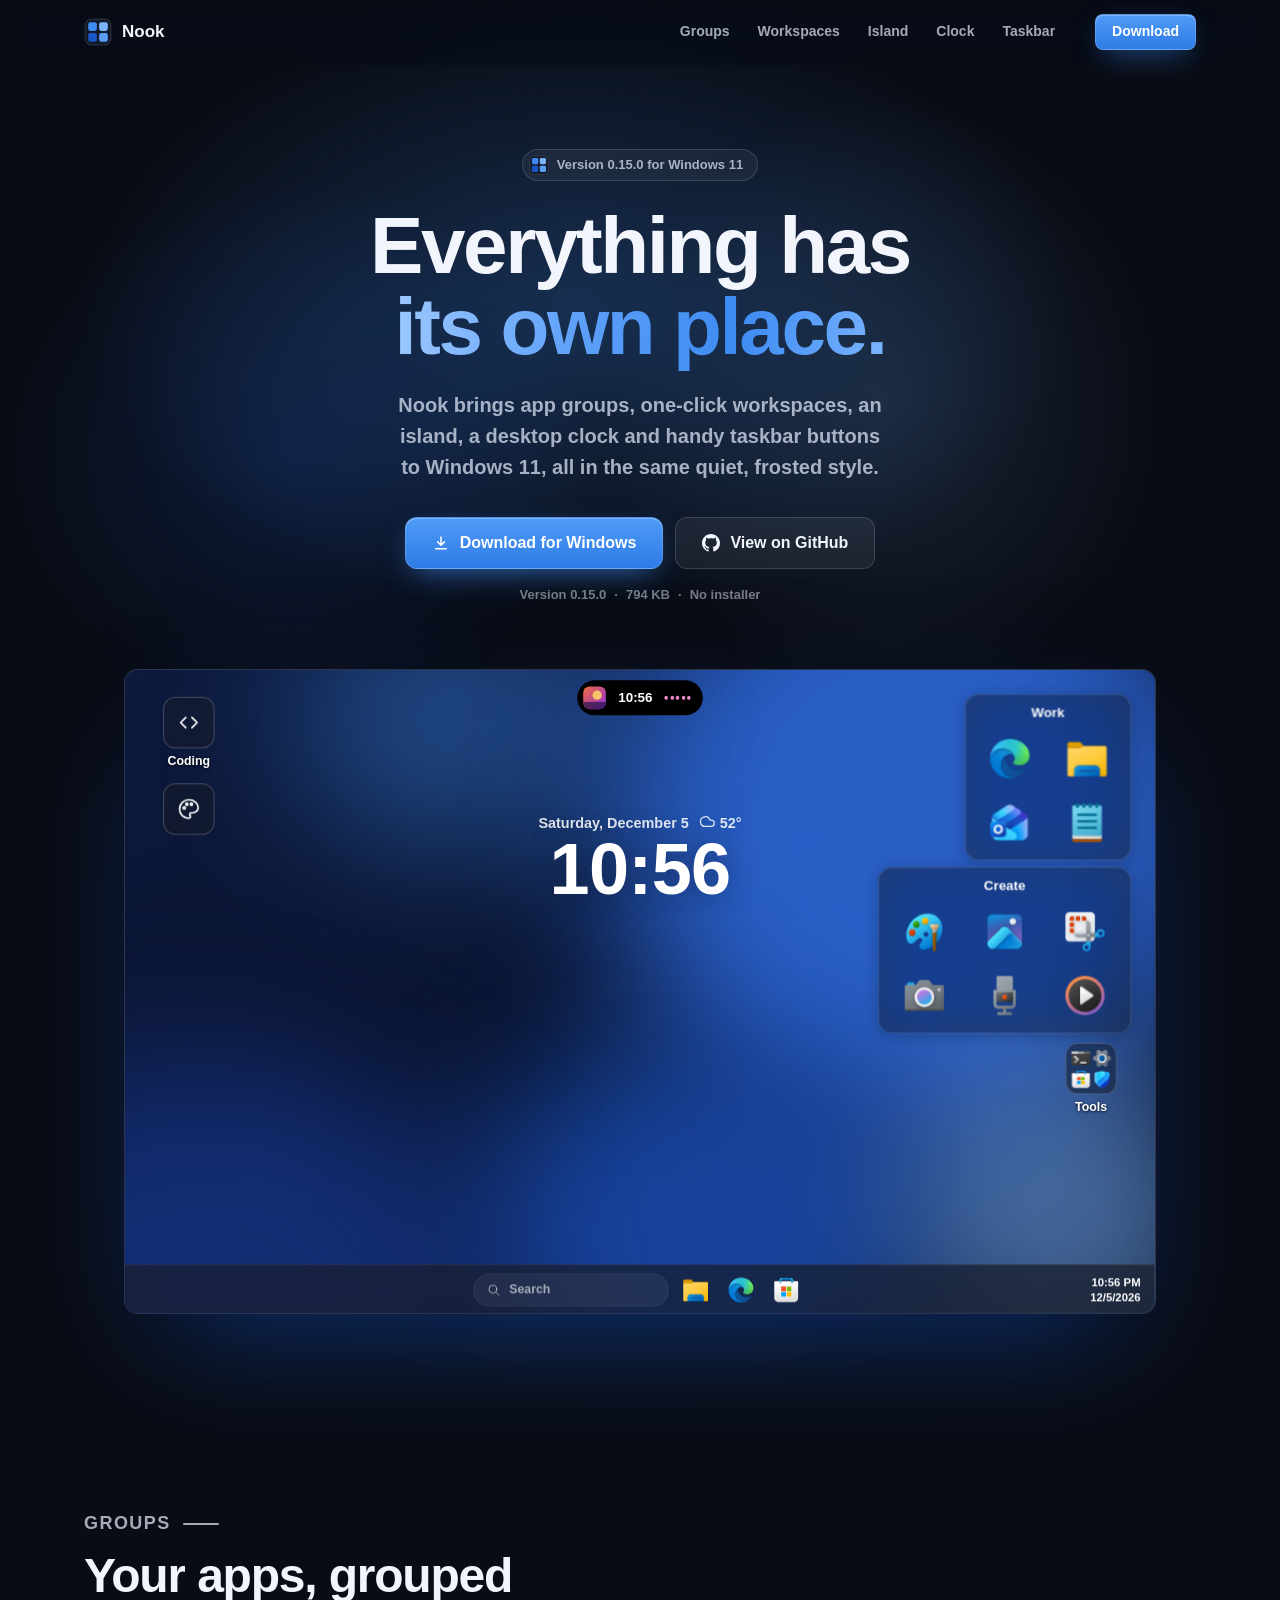
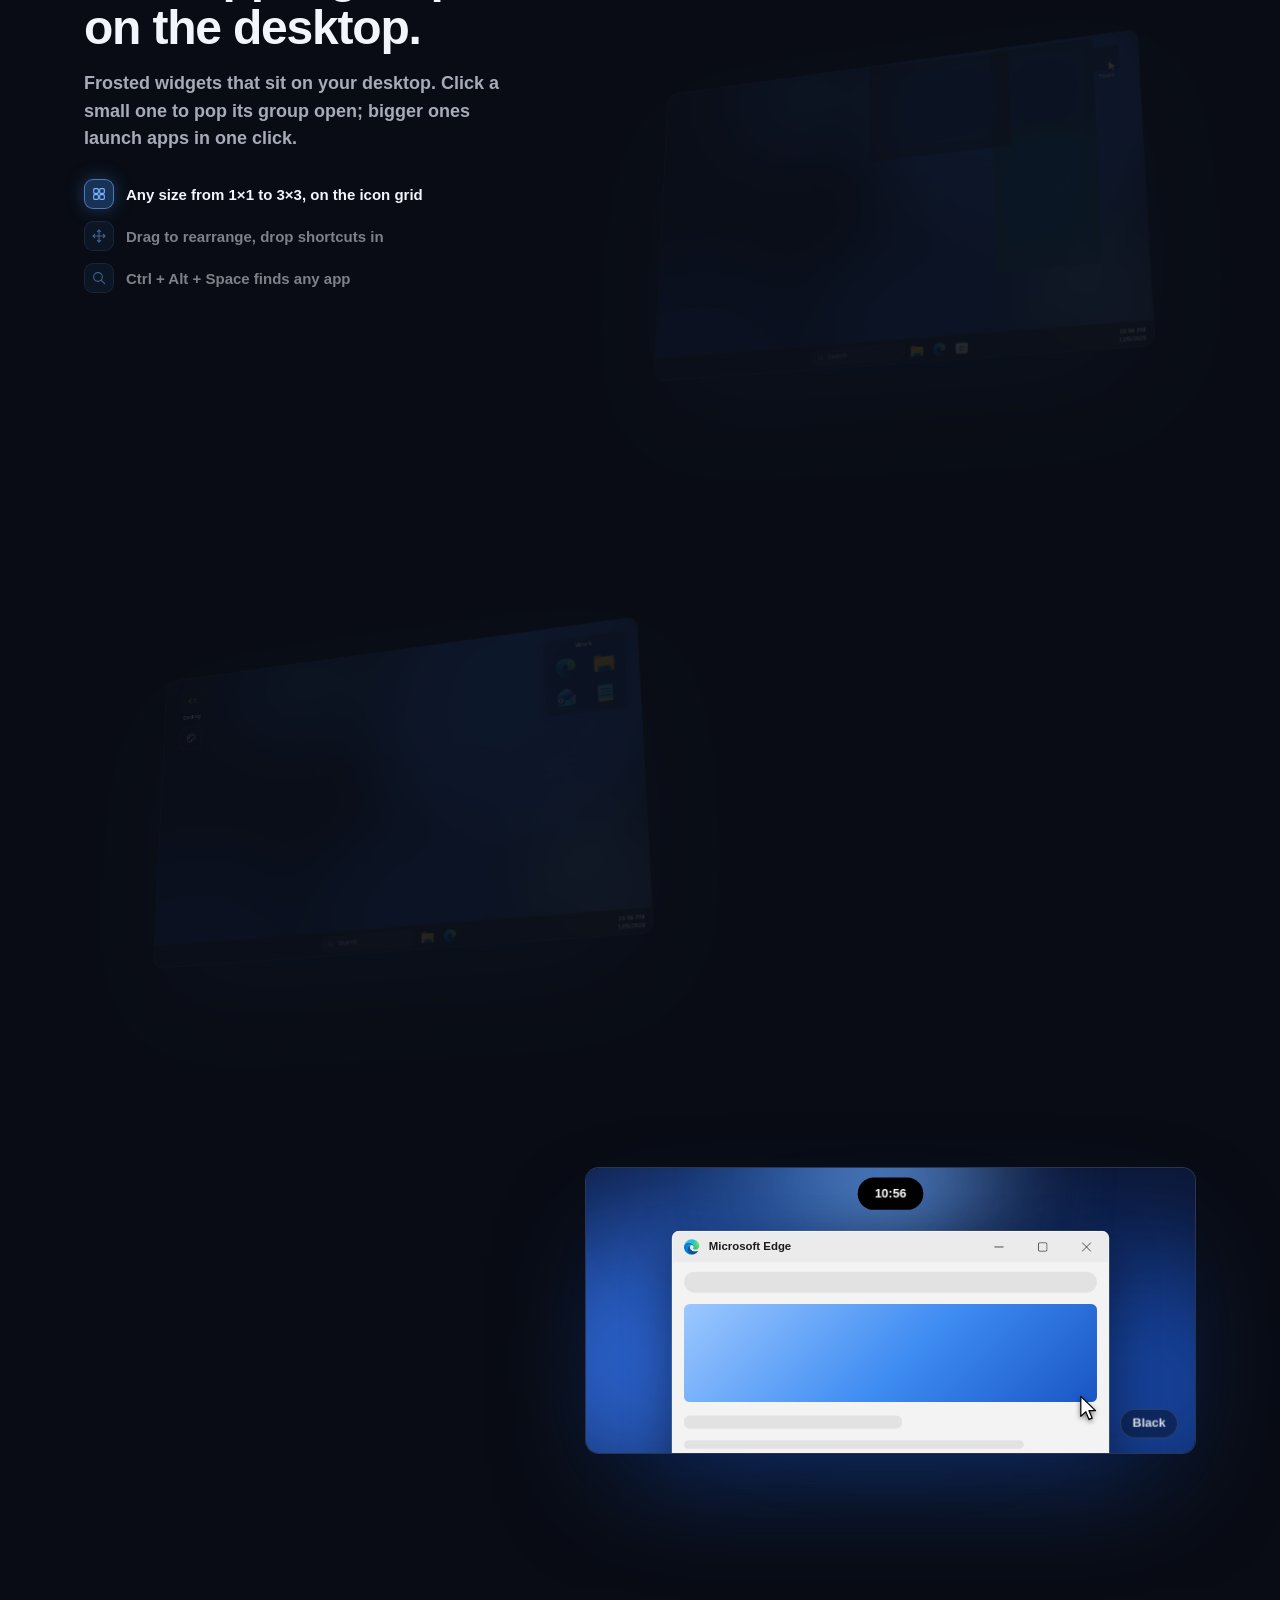
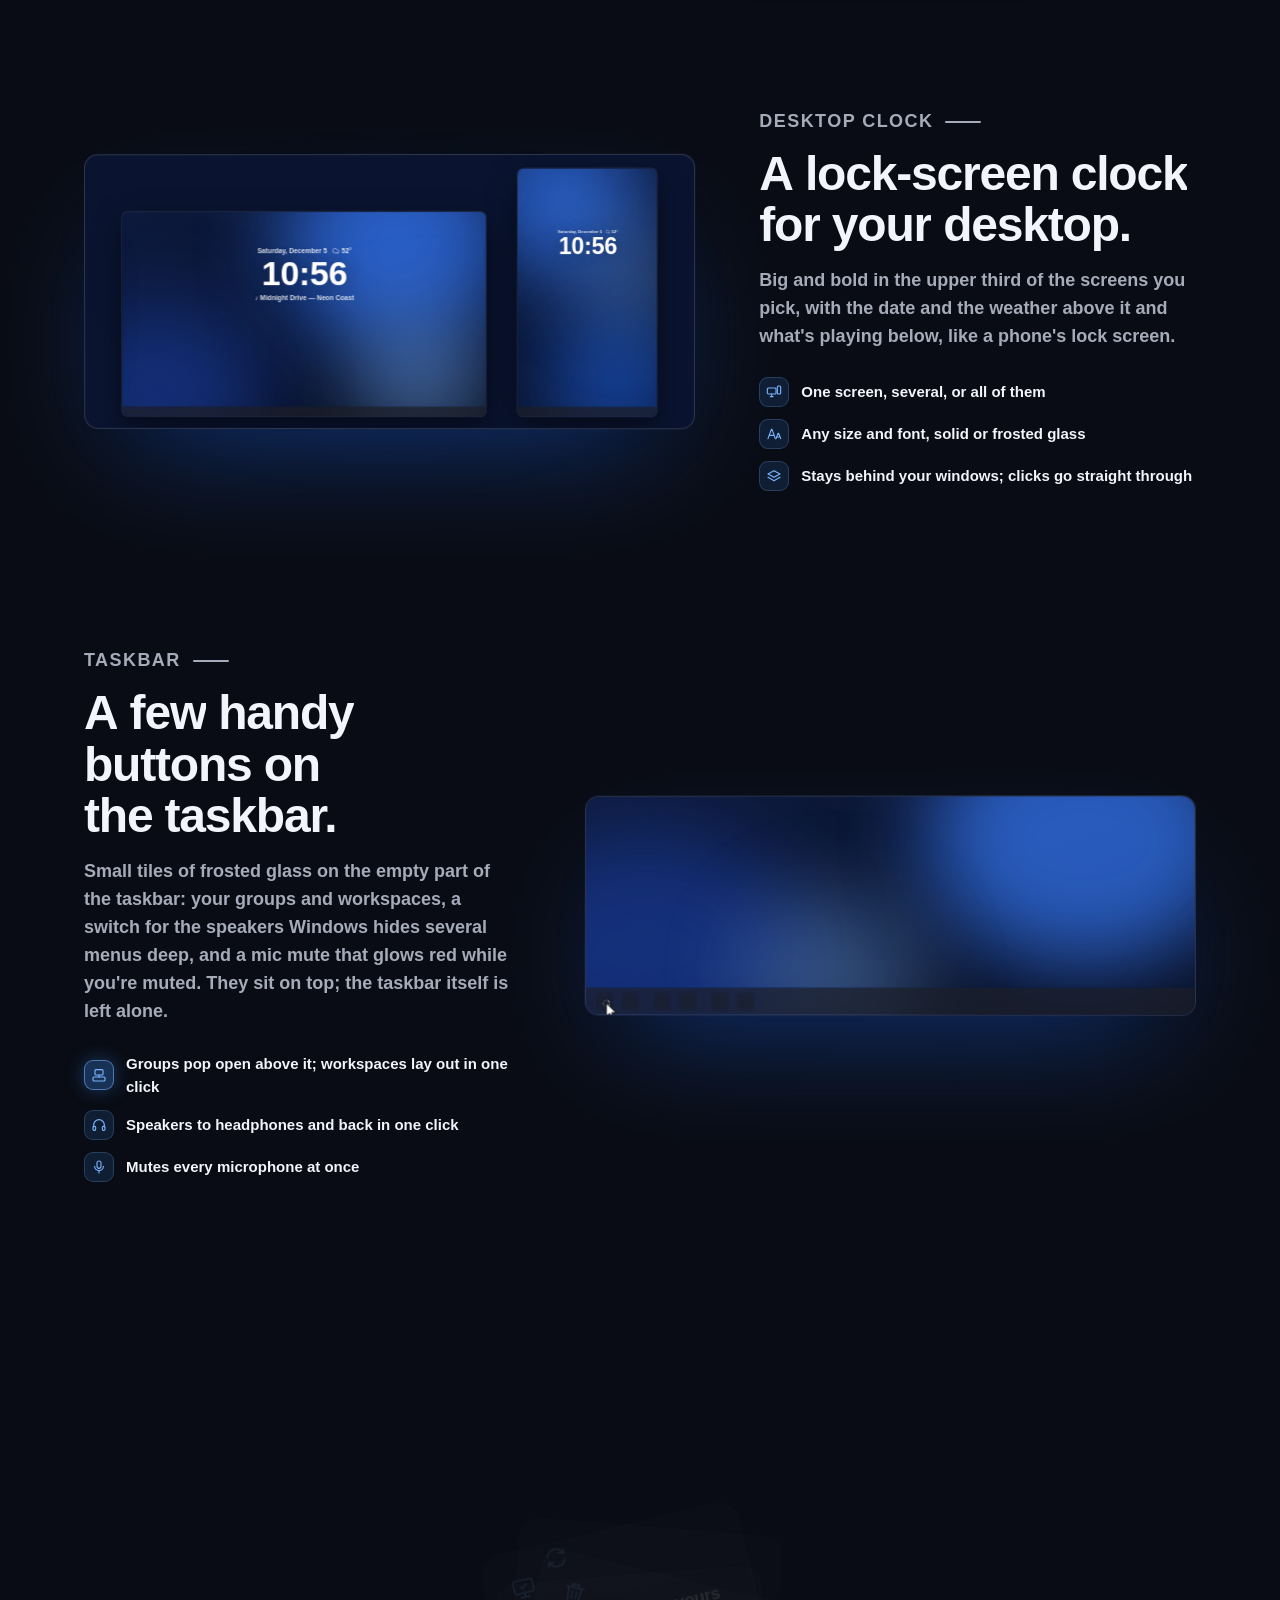
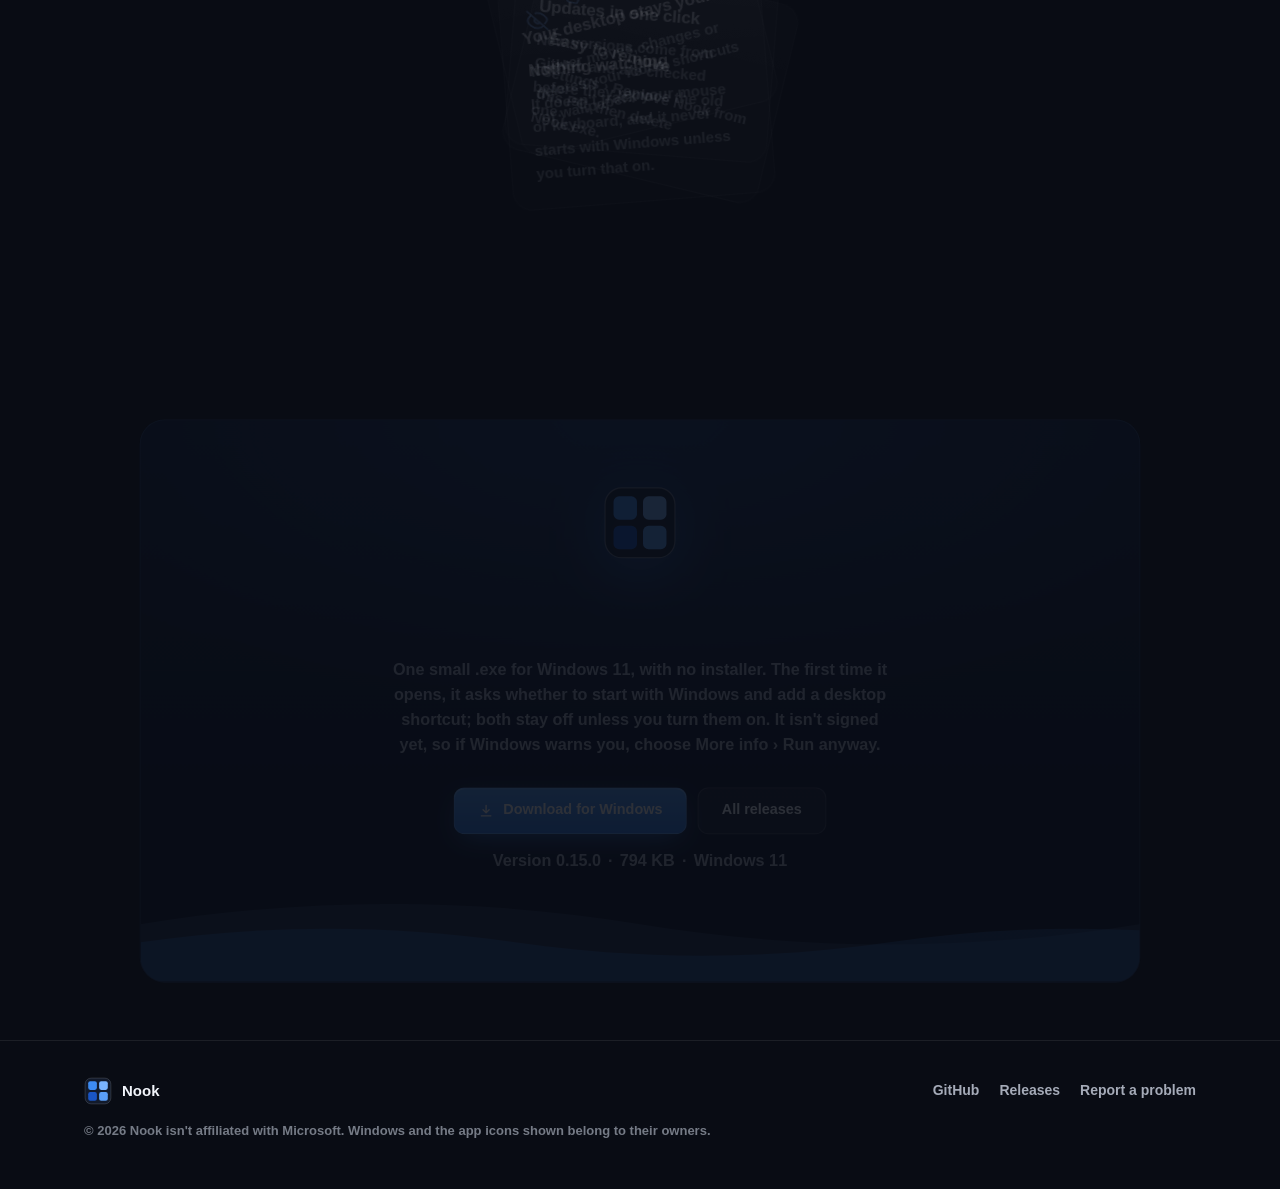
==== commit 32aea77b: "Site: download button for Nook 0.15.0" ====
--- a/index.html
+++ b/index.html
@@ -13,7 +13,7 @@
   <meta property="og:description" content="Everything on your Windows 11 desktop has its own place: groups, workspaces, an island, a desktop clock and taskbar buttons.">
   <meta property="og:image" content="https://validred.github.io/nook/assets/og.png">
   <meta name="twitter:card" content="summary_large_image">
-  <link rel="stylesheet" href="styles.css?v=0.14.0">
+  <link rel="stylesheet" href="styles.css?v=0.15.0">
   <script>
     (function () {
       var d = document.documentElement, play = false;
@@ -24,7 +24,7 @@
       setTimeout(function () { d.classList.remove('intro'); d.classList.add('ready'); }, 5000);
     })();
   </script>
-  <script src="main.js?v=0.14.0" defer></script>
+  <script src="main.js?v=0.15.0" defer></script>
 </head>
 <body>
   <svg width="0" height="0" style="position:absolute" aria-hidden="true">
@@ -70,18 +70,18 @@
   <main id="top">
     <section class="hero">
       <div class="container">
-        <span class="pill" data-rise style="--i:0"><span class="logo"><svg><use href="#logo"/></svg></span><span>Version <span data-version>0.14.0</span> for Windows 11</span></span>
+        <span class="pill" data-rise style="--i:0"><span class="logo"><svg><use href="#logo"/></svg></span><span>Version <span data-version>0.15.0</span> for Windows 11</span></span>
         <h1 data-rise style="--i:1">Everything has<br><span class="grad">its own place.</span></h1>
         <p class="lede" data-rise style="--i:2">Nook brings app groups, one-click workspaces, an island, a desktop clock and handy taskbar buttons to Windows 11, all in the same quiet, frosted style.</p>
         <div class="cta" data-rise style="--i:3">
-          <a class="btn btn-accent btn-large" data-download href="https://github.com/ValidRed/nook/releases/download/v0.14.0/Nook.exe">
+          <a class="btn btn-accent btn-large" data-download href="https://github.com/ValidRed/nook/releases/download/v0.15.0/Nook.exe">
             <svg aria-hidden="true"><use href="#i-download"/></svg>Download for Windows
           </a>
           <a class="btn btn-ghost btn-large" href="https://github.com/ValidRed/nook">
             <svg aria-hidden="true"><use href="#i-github"/></svg>View on GitHub
           </a>
         </div>
-        <p class="meta" data-rise style="--i:4"><span>Version <span data-version>0.14.0</span></span><span data-size>742 KB</span><span>No installer</span></p>
+        <p class="meta" data-rise style="--i:4"><span>Version <span data-version>0.15.0</span></span><span data-size>794 KB</span><span>No installer</span></p>
       </div>
 
       <div class="stage-wrap" data-rise style="--i:5">
@@ -229,12 +229,12 @@
           <h2>Give everything its own place.</h2>
           <p>One small .exe for Windows 11, with no installer. The first time it opens, it asks whether to start with Windows and add a desktop shortcut; both stay off unless you turn them on. It isn't signed yet, so if Windows warns you, choose More info › Run anyway.</p>
           <div class="cta">
-            <a class="btn btn-accent btn-large" data-download href="https://github.com/ValidRed/nook/releases/download/v0.14.0/Nook.exe">
+            <a class="btn btn-accent btn-large" data-download href="https://github.com/ValidRed/nook/releases/download/v0.15.0/Nook.exe">
               <svg aria-hidden="true"><use href="#i-download"/></svg>Download for Windows
             </a>
             <a class="btn btn-ghost btn-large" href="https://github.com/ValidRed/nook/releases">All releases</a>
           </div>
-          <p class="meta"><span>Version <span data-version>0.14.0</span></span><span data-size>742 KB</span><span>Windows 11</span></p>
+          <p class="meta"><span>Version <span data-version>0.15.0</span></span><span data-size>794 KB</span><span>Windows 11</span></p>
           <div class="waves" aria-hidden="true">
             <svg viewBox="0 0 2400 110" preserveAspectRatio="none"><path fill="rgba(122,180,255,.16)" d="M0 46 C 200 16 400 16 600 46 S 1000 76 1200 46 S 1600 16 1800 46 S 2200 76 2400 46 V110 H0Z"/></svg>
             <svg viewBox="0 0 2400 110" preserveAspectRatio="none"><path fill="rgba(61,139,242,.32)" d="M0 66 C 150 46 300 46 450 66 S 750 86 900 66 S 1200 46 1350 66 S 1650 86 1800 66 S 2100 46 2250 66 S 2400 76 2400 66 V110 H0Z"/></svg>
